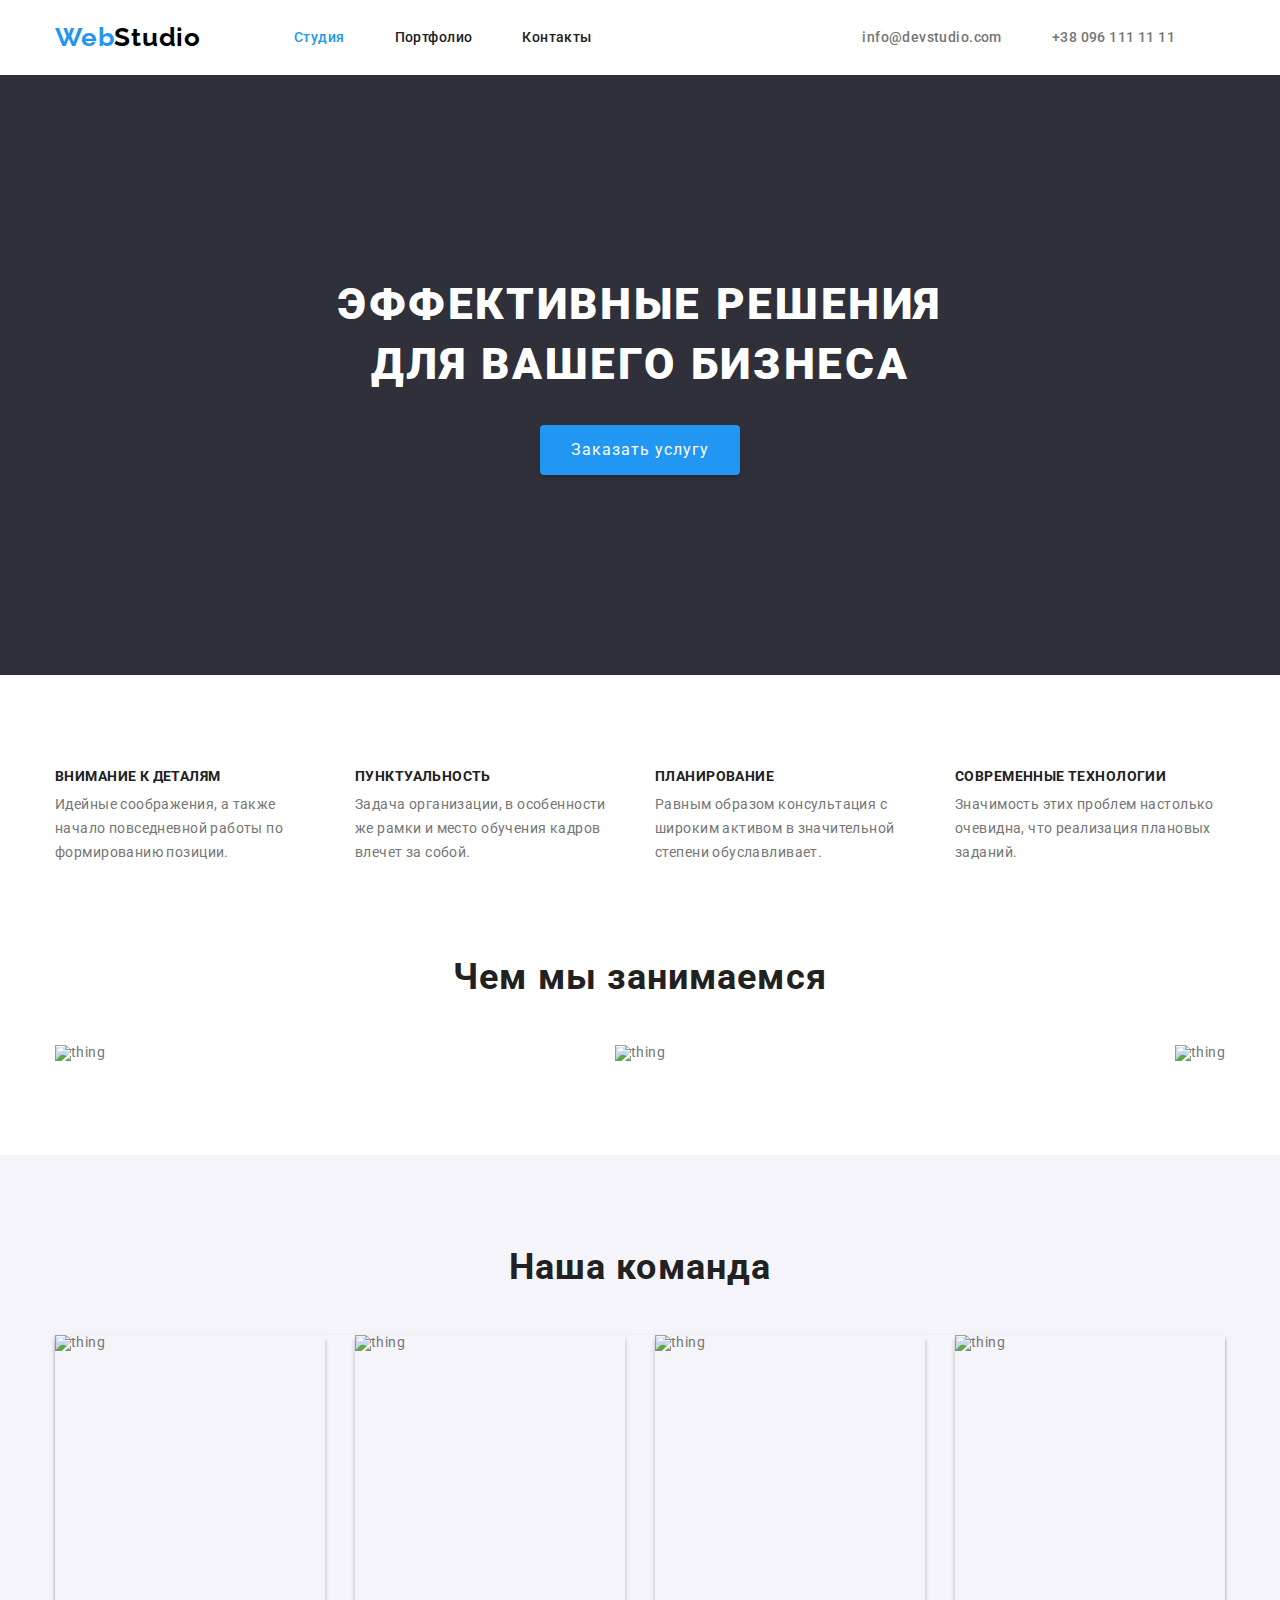
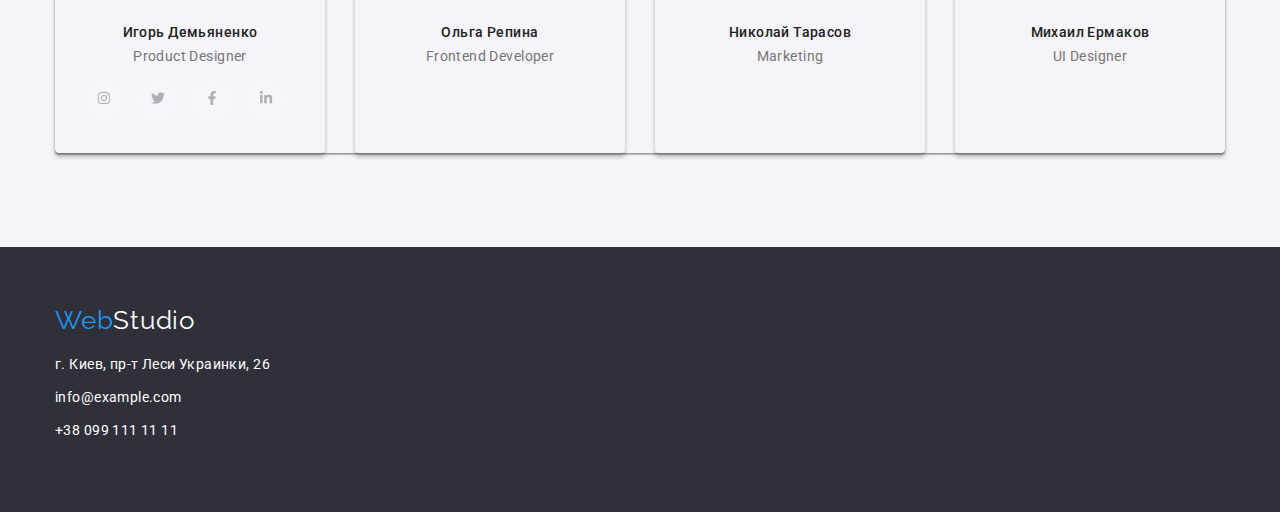
==== index.html @ 669fc9c3 "Good" ====
<!DOCTYPE html>
<html lang="en">
<head>
    <meta charset="UTF-8">
    <meta http-equiv="X-UA-Compatible" content="IE=edge">
    <meta name="viewport" content="width=device-width, initial-scale=1.0">
    <title>Document</title>
    <link rel="preconnect" href="https://fonts.googleapis.com">
    <link rel="preconnect" href="https://fonts.gstatic.com" crossorigin>
    <link href="https://fonts.googleapis.com/css2?family=Raleway:ital,wght@0,100;0,200;0,300;0,400;0,500;0,600;0,700;0,800;0,900;1,100;1,200;1,300;1,400;1,500;1,600;1,700;1,800;1,900&display=swap" rel="stylesheet">
    <link href="https://fonts.googleapis.com/css2?family=Roboto:ital,wght@0,100;0,300;0,400;0,500;0,700;0,900;1,100;1,300;1,400;1,500;1,700;1,900&display=swap" rel="stylesheet">
    <link rel="stylesheet" href="./CSS/styles.css">
</head>
<body class="page">
    <header class="header__content">
        <nav>
            <a class="header__logo" href="#"><strong><span class="span">Web</span>Studio</strong></a>
            <ul class="header-menu">
                <li><a class="link_active" href="./index.html">Студия</a></li>
                <li><a href="./portfolio.html">Портфолио</a></li>
                <li><a href="#">Контакты</a></li>
            </ul>
        </nav>
            <ul class="header__contacts">
                <li>
                <a class="header__email-contact" href="#">info@devstudio.com</a></li>
                <li><a class="header__phone" href="tel:380961111111">+38 096 111 11 11</a></li>
            </ul>
        
    </header>
    
    <main>
        <section class="main">
            <div class="main__text">
                <h1>Эффективные решения для вашего бизнеса</h1>
                <button class="button" type="button">Заказать услугу </a> 
            </div>
        </section>
        <section class="spacials">
            <ul>
                <li class="spacial">
                    <h3 class="spacial-heading">Внимание к деталям</h3>
                   <p class="spacial-text"> Идейные соображения, а также начало повседневной работы по формированию позиции.</p></li>
                <li class="spacial">
                    <h3 class="spacial-heading">Пунктуальность</h3>
                   <p class="spacial-text"> Задача организации, в особенности же рамки и место обучения кадров влечет за собой.</p></li>
                <li class="spacial">
                    <h3 class="spacial-heading">Планирование</h3>
                   <p class="spacial-text"> Равным образом консультация с широким активом в значительной степени обуславливает.</p></li>
                <li class="spacial">
                    <h3 class="spacial-heading">Современные технологии</h3>
                   <p class="spacial-text"> Значимость этих проблем настолько очевидна, что реализация плановых заданий.</p></li>
            </ul>
        </section>
        <section class="main__thing">    
            <h2 class="main-header">Чем мы занимаемся</h2>
            <ul class="photo">
                <li class="photo-item">
                    <img class="thing" src="./images/image (2).jpg" alt="thing">
                <h3 class="thing-caption">Десктопные приложения</h3></li>
                <li class="photo-item">
                    <img class="thing" src="./images/image (3).jpg" alt="thing">
                <h3 class="thing-caption">Мобильніе приложения</h3></li>
                <li class="photo-item">
                    <img class="thing" src="./images/image (4).jpg" alt="thing">
                <h3 class="thing-caption">Дизайнерские решения</h3></li>
            </ul>

        </section>
        <section class="main__team">    
            <h2 class="main-header">Наша команда</h2>
                <ul class="photo__team">
                    <li class="team-item">
                        <img class="team" src="./images/image (5).jpg" alt="thing">
                        <h3 class="team-item-header">Игорь Демьяненко</h3>
                        <p class="taam-item-text">Product Designer</p>
                        <ul class="team-social-list">
                            <li class="team-social-item">
                                <a class="team-social-link" href="/">
                                    <svg class="svg-inline--fa fa-instagram team-social-icon" aria-hidden="true" focusable="false" data-prefix="fab" data-icon="instagram" role="img" xmlns="http://www.w3.org/2000/svg" viewBox="0 0 448 512" data-fa-i2svg=""><path fill="currentColor" d="M224.1 141c-63.6 0-114.9 51.3-114.9 114.9s51.3 114.9 114.9 114.9S339 319.5 339 255.9 287.7 141 224.1 141zm0 189.6c-41.1 0-74.7-33.5-74.7-74.7s33.5-74.7 74.7-74.7 74.7 33.5 74.7 74.7-33.6 74.7-74.7 74.7zm146.4-194.3c0 14.9-12 26.8-26.8 26.8-14.9 0-26.8-12-26.8-26.8s12-26.8 26.8-26.8 26.8 12 26.8 26.8zm76.1 27.2c-1.7-35.9-9.9-67.7-36.2-93.9-26.2-26.2-58-34.4-93.9-36.2-37-2.1-147.9-2.1-184.9 0-35.8 1.7-67.6 9.9-93.9 36.1s-34.4 58-36.2 93.9c-2.1 37-2.1 147.9 0 184.9 1.7 35.9 9.9 67.7 36.2 93.9s58 34.4 93.9 36.2c37 2.1 147.9 2.1 184.9 0 35.9-1.7 67.7-9.9 93.9-36.2 26.2-26.2 34.4-58 36.2-93.9 2.1-37 2.1-147.8 0-184.8zM398.8 388c-7.8 19.6-22.9 34.7-42.6 42.6-29.5 11.7-99.5 9-132.1 9s-102.7 2.6-132.1-9c-19.6-7.8-34.7-22.9-42.6-42.6-11.7-29.5-9-99.5-9-132.1s-2.6-102.7 9-132.1c7.8-19.6 22.9-34.7 42.6-42.6 29.5-11.7 99.5-9 132.1-9s102.7-2.6 132.1 9c19.6 7.8 34.7 22.9 42.6 42.6 11.7 29.5 9 99.5 9 132.1s2.7 102.7-9 132.1z"></path></svg><!-- <i class="fa-brands fa-instagram team-social-icon"></i> Font Awesome fontawesome.com -->
                                </a>
                            </li>
                            <li class="team-social-item">
                                <a class="team-social-link" href="/">
                                    <svg class="svg-inline--fa fa-twitter team-social-icon" aria-hidden="true" focusable="false" data-prefix="fab" data-icon="twitter" role="img" xmlns="http://www.w3.org/2000/svg" viewBox="0 0 512 512" data-fa-i2svg=""><path fill="currentColor" d="M459.4 151.7c.325 4.548 .325 9.097 .325 13.65 0 138.7-105.6 298.6-298.6 298.6-59.45 0-114.7-17.22-161.1-47.11 8.447 .974 16.57 1.299 25.34 1.299 49.06 0 94.21-16.57 130.3-44.83-46.13-.975-84.79-31.19-98.11-72.77 6.498 .974 12.99 1.624 19.82 1.624 9.421 0 18.84-1.3 27.61-3.573-48.08-9.747-84.14-51.98-84.14-102.1v-1.299c13.97 7.797 30.21 12.67 47.43 13.32-28.26-18.84-46.78-51.01-46.78-87.39 0-19.49 5.197-37.36 14.29-52.95 51.65 63.67 129.3 105.3 216.4 109.8-1.624-7.797-2.599-15.92-2.599-24.04 0-57.83 46.78-104.9 104.9-104.9 30.21 0 57.5 12.67 76.67 33.14 23.72-4.548 46.46-13.32 66.6-25.34-7.798 24.37-24.37 44.83-46.13 57.83 21.12-2.273 41.58-8.122 60.43-16.24-14.29 20.79-32.16 39.31-52.63 54.25z"></path></svg><!-- <i class="fa-brands fa-twitter team-social-icon"></i> Font Awesome fontawesome.com -->
                                  </a>
                            </li>
                            <li class="team-social-item">
                                <a class="team-social-link" href="/">
                                    <svg class="svg-inline--fa fa-facebook-f team-social-icon" aria-hidden="true" focusable="false" data-prefix="fab" data-icon="facebook-f" role="img" xmlns="http://www.w3.org/2000/svg" viewBox="0 0 320 512" data-fa-i2svg=""><path fill="currentColor" d="M279.1 288l14.22-92.66h-88.91v-60.13c0-25.35 12.42-50.06 52.24-50.06h40.42V6.26S260.4 0 225.4 0c-73.22 0-121.1 44.38-121.1 124.7v70.62H22.89V288h81.39v224h100.2V288z"></path></svg><!-- <i class="fa-brands fa-facebook-f team-social-icon"></i> Font Awesome fontawesome.com -->
                                  </a>
                            </li>
                            <li class="team-social-item">
                                <a class="team-social-link" href="/">
                                    <svg class="svg-inline--fa fa-linkedin-in team-social-icon" aria-hidden="true" focusable="false" data-prefix="fab" data-icon="linkedin-in" role="img" xmlns="http://www.w3.org/2000/svg" viewBox="0 0 448 512" data-fa-i2svg=""><path fill="currentColor" d="M100.3 448H7.4V148.9h92.88zM53.79 108.1C24.09 108.1 0 83.5 0 53.8a53.79 53.79 0 0 1 107.6 0c0 29.7-24.1 54.3-53.79 54.3zM447.9 448h-92.68V302.4c0-34.7-.7-79.2-48.29-79.2-48.29 0-55.69 37.7-55.69 76.7V448h-92.78V148.9h89.08v40.8h1.3c12.4-23.5 42.69-48.3 87.88-48.3 94 0 111.3 61.9 111.3 142.3V448z"></path></svg><!-- <i class="fa-brands fa-linkedin-in team-social-icon"></i> Font Awesome fontawesome.com -->
                                  </a>
                            </li>
                        </ul>
                    </li>
                    
                    <li class="team-item">
                        <img class="team" src="./images/image (6).jpg" alt="thing">
                        <h3 class="team-item-header">Ольга Репина</h3>
                        <p class="taam-item-text">Frontend Developer</p>
                    </li>
                     <li class="team-item">
                        <img class="team" src="./images/image (8).jpg" alt="thing">
                        <h3  class="team-item-header">Николай Тарасов</h3>
                        <p class="taam-item-text">Marketing</p>
                    </li>
                    <li class="team-item">
                        <img class="team" src="./images/image (7).jpg" alt="thing">
                        <h3  class="team-item-header">Михаил Ермаков</h3>
                        <p class="taam-item-text">UI Designer</p>
                    </li>
                </ul>
        </section>
    <footer class="bottom" id="contacts">
        <div class="bottom-container">
            <div class="bottom-nav">
                    <a class="logo" href="#"><span>Web</span>Studio</a>
                    
            
                <ul class="adress">
                    <li class="adress-item">
                    <a class="adress-link">г. Киев, пр-т Леси Украинки, 26</a></li>
                    <li class="adress-item">
                        <a class="adress-link">info@example.com</a></li>
                    <li class="adress-item">
                        <a class="adress-link">+38 099 111 11 11</a></li>
                </ul>
            </div>
     </div>
    </footer>
    </main>
</body>
</html>
---- CSS/styles.css ----
*, ::before, ::after {
    box-sizing: border-box;
}




.page{
    line-height: 1;
    letter-spacing: 0.03em;
    font-size: 14px;
    font-weight: 400;
    color: var(--main-color);
    font-family: var(--main-font-family);
    background-color: var(--main-bg-color);

}


html, body, div, span, applet, object, iframe, h1, h2, h3, h4, h5, h6, p, blockquote, pre, a, abbr, acronym, address, big, cite, code, del, dfn, em, img, ins, kbd, q, s, samp, small, strike, strong, sub, sup, tt, var, b, u, i, center, dl, dt, dd, ol, ul, li, fieldset, form, label, legend, table, caption, tbody, tfoot, thead, tr, th, td, article, aside, canvas, details, embed, figure, figcaption, footer, header, hgroup, menu, nav, output, ruby, section, summary, time, mark, audio, video {
    margin: 0;
    padding: 0;
    border: 0;
    font-size: 100%;
    font: inherit;
    vertical-align: baseline;
}

article, aside, details, figcaption, figure, footer, header, hgroup, menu, nav, section {
    display: block;
}

.header__content{
    max-width: 1170px;
    margin: 0 auto;
    padding-top: 24px;
    padding-bottom: 25px;
     display: flex;
     align-items: center;
    justify-content: space-between;
    border: 1px;
    border-color:#ECECEC;
}

nav{
    display: flex;
    align-items: center;
}

.header__logo{
    font-size: 26px;
    font-family: var(--secondary-font-family);
    font-weight: 700;
    color: #000;
    letter-spacing: 00.03em;
    text-decoration: none;
}

span{
    color: #2196F3;
}

.header-menu{
list-style: none;
display: flex;
margin-left: 93px;
font-weight: 500;
font-size: 14px;
}


.header-menu li{
    margin-right: 50px;
}
.header-menu a {
    color: var(--header-color);
    text-decoration: none;
}

ol, ul {
    list-style: none;
}

li > .link_active{
    color: var(--accent-color);
}



.header__contacts {
    list-style: none;
    display: flex;
    font-weight: 500;
    font-size: 14px;

}

.header__contacts li{
    margin-right: 50px;

}


.header__menu a:hover {
    color: #2196F3;
}

.header__email-contact {
    text-decoration: none;
    color: var(--main-color);
}

.header__phone {
    text-decoration: none;
    color: var(--main-color);
}



.banner{
    width: 1600px;
    height: 600px;
    left: 0px;
}

.main {
    background-color: var(--dark-bg-color);
    height: 600px;
    background-size: cover;
    flex-direction: column;
    justify-content: center;
    align-items: center;
    display: flex;
    background-image: url(../images/image\ \(20\).jpg);
}


.container .header__contacts{
    margin-left:auto;
   
}


.main__text {
    font-family: 'Roboto', sans-serif;
    text-align: center;
    text-transform: uppercase;
   
}

.main__text h1{
    margin-bottom: 30px;
    color: #FFFFFF;
    font-size: 44px;
    font-weight: 900;
    line-height: 1.36;
    width: 696px;
    text-align: center;
    letter-spacing: 0.06em;

}

.main__text button{
    color: #fff;
    font-weight: 700px;
    font-family: inherit;
    font-size: 16px;
    line-height: 1.87px;
    letter-spacing: 0.06em;
    background-color: #2196F3;
    border-radius: 4px;
    margin: 0px;
    text-transform: none;
    box-shadow: 0px 4px 4px rgba(0, 0, 0, 0.15);
    cursor: pointer;
    transition: all 0.3s ease;
    border: 0;
    height: 50px;
    width: 200px;
}

[type=button], [type=reset], [type=submit], button {
    -webkit-appearance: button;
}

.spacials {
    max-width: 1170px;
    margin: 0 auto;
    padding-top: 94px;
} 


.feature-box{
    display: flex;
    align-items: center;
}
.spacials ul{
    display: flex;
    justify-content: space-between;
}
    
.spacial {
    width: 270px;
    font-size: 14px;
    margin-bottom: 94px;
}
li > .spacial-heading {
    text-transform: uppercase;
    font-weight: 700;
    color: var(--header-color);
    margin-bottom: 10px;
    letter-spacing: 0.03em;
}

.spacial-text{
   
        line-height: 1.71;
        letter-spacing: 0.03em;
}
   

.main__thing{
    width: 1170px;
    margin: 0 auto;
    display: flex;
    flex-direction: column;
    align-items: center;
    margin-bottom: 94px;
}
   
.main-header{
    font-size: 36px;
    font-weight: 700;
    color: var(--header-color);
    letter-spacing: 0.03em;
    margin-bottom: 50px;
}

.thing{
    width: 370px;
    height: 294px;
  
}

.main__team {
background-color: var(--medium-bg-color);
padding-top: 94px;
display: flex;
flex-direction: column;
align-items: center;
padding-bottom: 94px;
}

.photo, 
.photo__team {
    width: 100%;
    display: flex;
    justify-content: space-between;
}


.photo-item{
    transition: all 0.3s ease;
    position: relative;
}

.thing-caption{
    position: absolute;
    bottom: 0;
    height: 70px;
    width: 370px;
    text-transform: uppercase;
    background: rgba(47, 48, 58, 0.8);
    color: var(--main-bg-color);
    text-align: center;
    line-height: 70px;
    transition: all 0.3s ease;
    font-weight: 700;
    opacity: 0;
}

.team {
    width: 270px;
    height: 260px;
    border-radius: 0px;
}

.photo__team{
   width: 1170px;

    box-shadow: 0px 1px 3px rgba(0, 0, 0, 0.12), 
                0px 1px 1px rgba(0, 0, 0, 0.14), 
                0px 2px 1px rgba(0, 0, 0, 0.2);

    border-radius: 0px 0px 4px 4px;
}

.team-item {
    display: flex;
    flex-direction: column;
    align-items: center;
    padding-bottom: 30px;
    border-bottom-left-radius: 4px;
    border-bottom-right-radius: 4px;
    transition: all 0.3 ease;
    box-shadow: 0px 4px 4px rgb(0 0 0 / 25%);
}

.team-item-header{
    margin-top: 30px;
    font-weight: 500;
    font-style: 16px;
    letter-spacing: 0.03em;
    color: var(--header-color);
    margin-bottom: 10px;
    text-align: center;

}

.team-item-text {
    font-style: 16px;
    letter-spacing: 00.03em;
    line-height: inherit;
    text-align: center;

}

.team-social-list {
    display: flex;
    margin-top: 16px;
    justify-content: space-around;
}

.team-social-item {
    width: 44px;
    height: 44px;
    background-color: rgba(255, 255, 255, 0.1);
    text-align: center;
    margin-right: 10px;
    border-radius: 50%;
    transition: all 0.3s ease;

}

.team-social-link {
    color: var(--team-social-color);
}

svg:not(:host).svg-inline--fa, svg:not(:root).svg-inline--fa {
    overflow: visible;
    box-sizing: content-box;
}

.team-social-icon, .bottom-social-icon {
    width: 20px;
    height: 20px;
    margin-top: 12px;
}

.svg-inline--fa {
    display: var(--fa-display,inline-block);
    height: 1em;
    overflow: visible;
    vertical-align: -.125em;
}

.bottom{
    background-color: var(--dark-bg-color);
    padding-top: 60px;
}
.bottom-container {
    width: 1170px;
    margin: 0 auto;
    display: flex;
    align-items: flex-start;
}


.logo, .bottom {
    margin-bottom: 20px;
    display: block;
    color: var(--main-bg-color);
}

.logo {
    font-family: var(--secondary-font-family);
    font-size: 26px;
    letter-spacing: 0.03em;
    text-decoration: none;

}

.logo > span {
    color: var(--accent-color);
}
.adress {
    padding-bottom: 60px;
}

.adress-item {
    margin-bottom: 9px;
}

.adress-item, .adress-link {
    color: var(--main-bg-color);
    font-style: 14px;
    line-height: 1.71;
    font-weight: 400;
}


.adress-link {
    text-decoration: none;
}


:root {
    --main-color: #757575;
    --header-color: #212121;
    --accent-color: #2196f3;
    --main-bg-color: #fff;
    --bg-modal-color: rgba(0, 0, 0, 0.3);
    --medium-bg-color: #f5f4fa;
    --dark-bg-color: #2f303a;
    --team-social-color: #afb1b8;
    --main-font-family: "Roboto", sans-serif;
    --secondary-font-family: "Raleway", sans-serif;
}
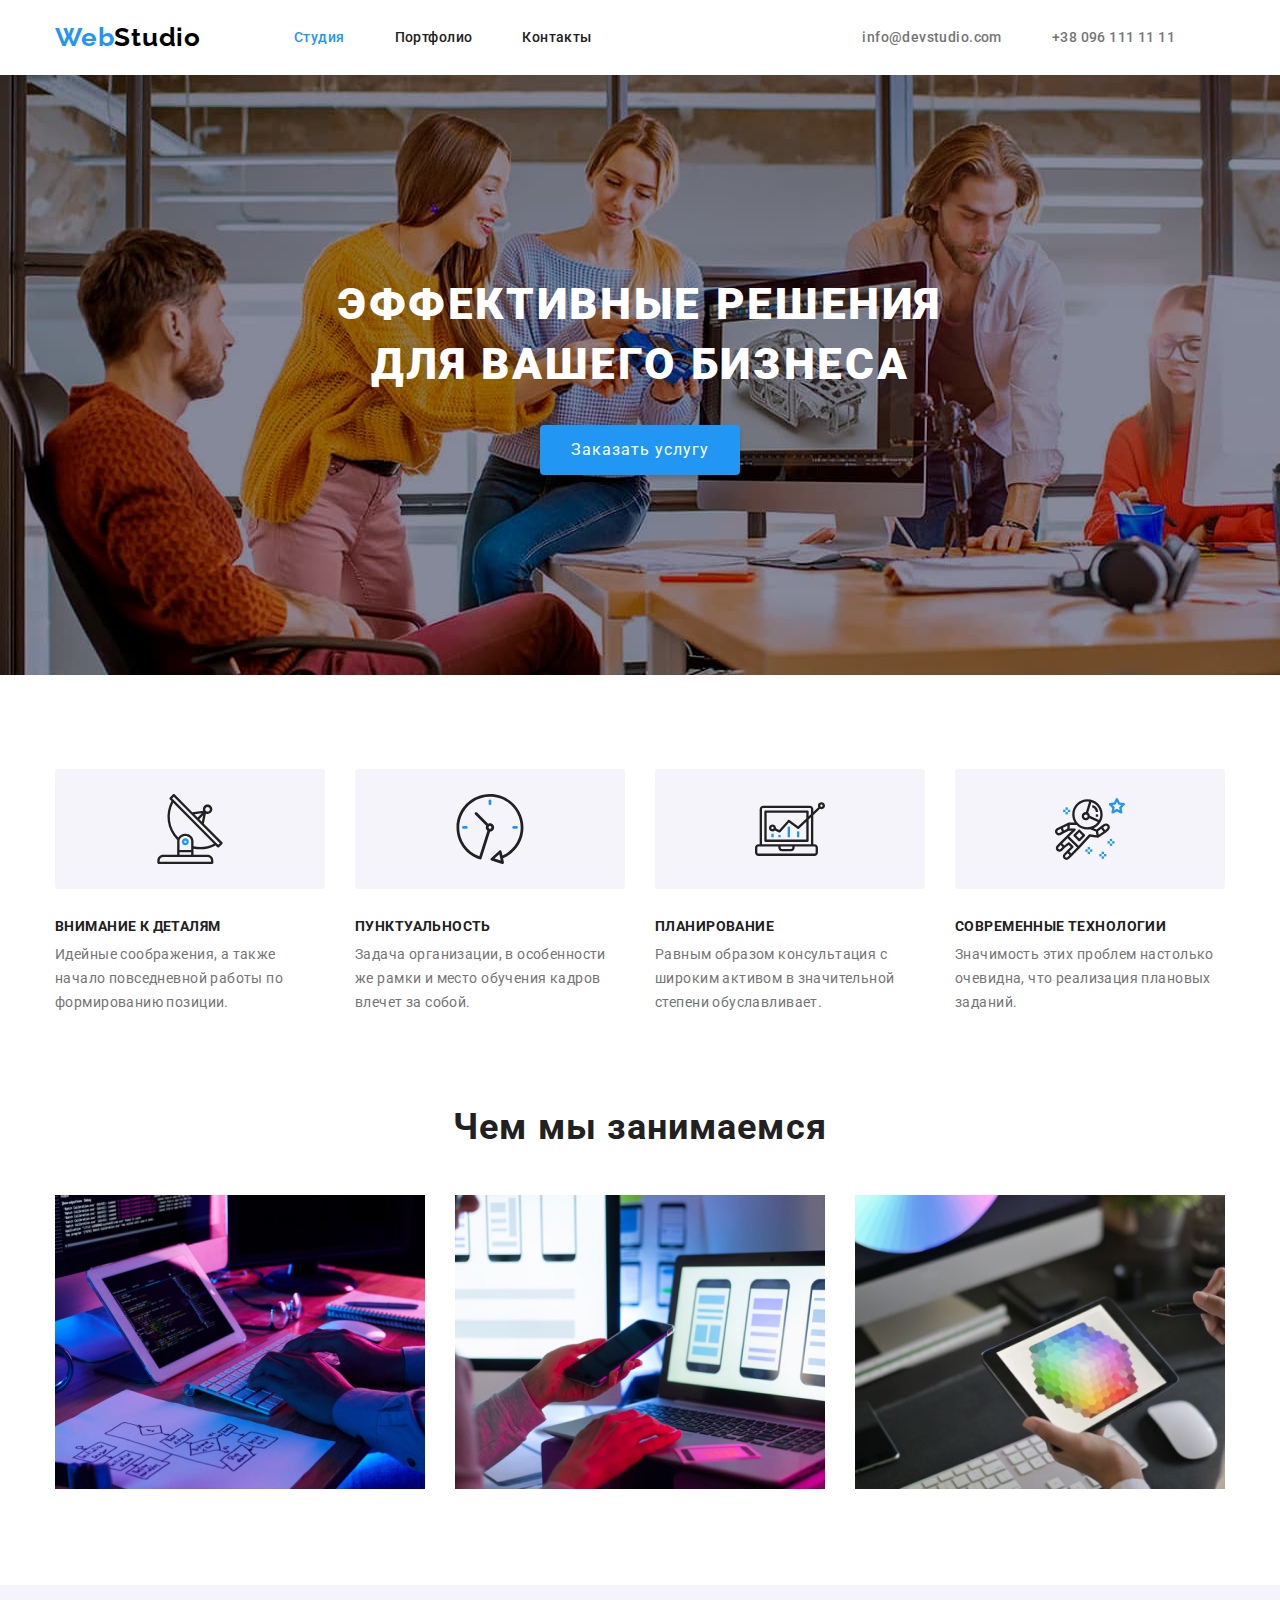
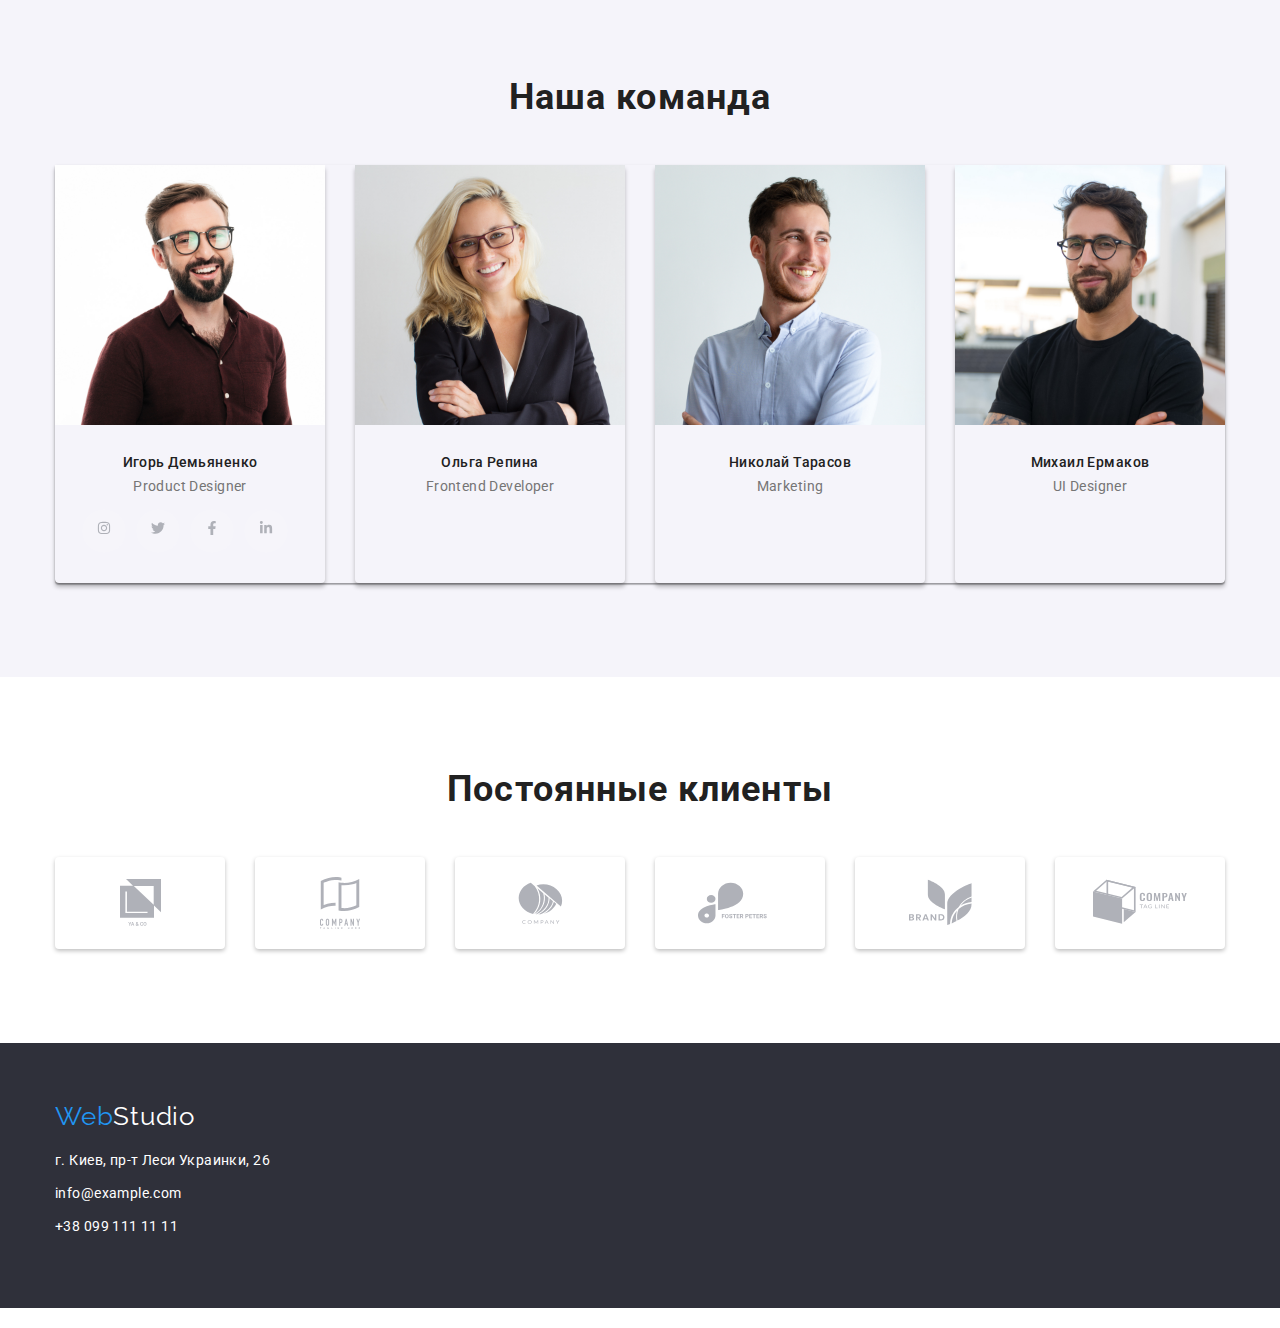
==== commit 278b5428: "thx" ====
--- a/index.html
+++ b/index.html
@@ -39,15 +39,27 @@
         <section class="spacials">
             <ul>
                 <li class="spacial">
+                    <div class="spacial-img">
+                        <img src="./images/Домашнее задание 3/antenna.svg" alt="" class="spacial-img-item">
+                    </div>
                     <h3 class="spacial-heading">Внимание к деталям</h3>
                    <p class="spacial-text"> Идейные соображения, а также начало повседневной работы по формированию позиции.</p></li>
                 <li class="spacial">
+                    <div class="spacial-img">
+                        <img src="./images/Домашнее задание 3/clock.svg" alt="" class="spacial-img-item">
+                    </div>
                     <h3 class="spacial-heading">Пунктуальность</h3>
                    <p class="spacial-text"> Задача организации, в особенности же рамки и место обучения кадров влечет за собой.</p></li>
                 <li class="spacial">
+                    <div class="spacial-img">
+                        <img src="./images/Домашнее задание 3/diagram.svg" alt="" class="spacial-img-item">
+                    </div>
                     <h3 class="spacial-heading">Планирование</h3>
                    <p class="spacial-text"> Равным образом консультация с широким активом в значительной степени обуславливает.</p></li>
                 <li class="spacial">
+                    <div class="spacial-img">
+                        <img src="./images/Домашнее задание 3/astronaut 1.svg" alt="" class="spacial-img-item">
+                    </div>
                     <h3 class="spacial-heading">Современные технологии</h3>
                    <p class="spacial-text"> Значимость этих проблем настолько очевидна, что реализация плановых заданий.</p></li>
             </ul>
@@ -114,6 +126,102 @@
                         <p class="taam-item-text">UI Designer</p>
                     </li>
                 </ul>
+        </section>
+        <section class="clients">
+            <h2 class="friends-clients">
+                Постоянные клиенты
+            </h2>
+            <ul class="clients-list">
+                <li class="clients-item">
+                    <svg class="client-icon" width="41" height="47" viewBox="0 0 41 47" fill="none" xmlns="http://www.w3.org/2000/svg">
+                        <path fill-rule="evenodd" clip-rule="evenodd" d="M6 0L13.0078 6.63413L0 6.62646V38.8137H34V26.507L41 33.1338V0H6ZM33.6924 25.7283L13.8226 6.91796H33.6924V25.7283ZM27.5231 34.1055H5.38008V12.4579H6.9453V32.6397H27.5231V34.1055ZM10.6089 43.0991L9.79102 44.7837L8.97314 43.0991H8.28711L9.48096 45.3452V46.6538H10.1011V45.3452L11.2925 43.0991H10.6089ZM11.6367 46.6538L11.9248 45.8262H13.3018L13.5923 46.6538H14.2368L12.8916 43.0991H12.3374L10.9946 46.6538H11.6367ZM12.6133 43.8535L13.1284 45.3281H12.0981L12.6133 43.8535ZM15.8701 45.2427C15.7806 45.3794 15.7358 45.5299 15.7358 45.6943C15.7358 45.9938 15.8408 46.2371 16.0508 46.4243C16.2624 46.6099 16.5439 46.7026 16.8955 46.7026C17.2471 46.7026 17.5498 46.6074 17.8037 46.417L18.0039 46.6538H18.6924L18.1699 46.0361C18.375 45.7562 18.4775 45.3973 18.4775 44.9595H17.9624C17.9624 45.1987 17.9128 45.416 17.8135 45.6113L17.1274 44.8008L17.3691 44.625C17.54 44.5013 17.6629 44.3776 17.7378 44.2539C17.8127 44.1286 17.8501 43.9919 17.8501 43.8438C17.8501 43.6191 17.7671 43.4312 17.6011 43.2798C17.4367 43.1268 17.2251 43.0503 16.9663 43.0503C16.6798 43.0503 16.452 43.1317 16.2827 43.2944C16.1134 43.4556 16.0288 43.6753 16.0288 43.9536C16.0288 44.0675 16.0557 44.1855 16.1094 44.3076C16.1647 44.4297 16.2616 44.5778 16.3999 44.752C16.1362 44.9408 15.9596 45.1043 15.8701 45.2427ZM17.4741 46.0288C17.3 46.1623 17.1128 46.229 16.9126 46.229C16.7352 46.229 16.5936 46.1777 16.4878 46.0752C16.382 45.9727 16.3291 45.8392 16.3291 45.6748C16.3291 45.4844 16.4268 45.3151 16.6221 45.167L16.6978 45.1133L17.4741 46.0288ZM16.8369 44.4541C16.6693 44.2474 16.5854 44.0757 16.5854 43.939C16.5854 43.8201 16.6196 43.7217 16.688 43.6436C16.7563 43.5654 16.8483 43.5264 16.9639 43.5264C17.0713 43.5264 17.16 43.5597 17.23 43.6265C17.3 43.6916 17.335 43.7705 17.335 43.8633C17.335 44.0033 17.2845 44.118 17.1836 44.2075L17.1079 44.2686L16.8369 44.4541ZM22.623 46.3853C22.8672 46.172 23.0072 45.8758 23.043 45.4966H22.4277C22.3952 45.7505 22.3179 45.932 22.1958 46.041C22.0737 46.1501 21.8914 46.2046 21.6489 46.2046C21.3836 46.2046 21.1818 46.1037 21.0435 45.9019C20.9067 45.7 20.8384 45.4071 20.8384 45.0229V44.708C20.8416 44.3288 20.9149 44.0415 21.0581 43.8462C21.203 43.6493 21.4097 43.5508 21.6782 43.5508C21.9093 43.5508 22.0843 43.6077 22.2031 43.7217C22.3236 43.834 22.3984 44.0179 22.4277 44.2734H23.043C23.0039 43.8844 22.8647 43.5833 22.6255 43.3701C22.3862 43.1569 22.0705 43.0503 21.6782 43.0503C21.3869 43.0503 21.1297 43.1195 20.9067 43.2578C20.6854 43.3962 20.5153 43.5931 20.3965 43.8486C20.2777 44.1042 20.2183 44.3996 20.2183 44.7349V45.0669C20.2231 45.394 20.2842 45.6813 20.4014 45.9287C20.5186 46.1761 20.6846 46.3674 20.8994 46.5024C21.1159 46.6359 21.3657 46.7026 21.6489 46.7026C22.0542 46.7026 22.3789 46.5968 22.623 46.3853ZM26.2534 45.8872C26.3739 45.6235 26.4341 45.3175 26.4341 44.9692V44.7715C26.4325 44.4248 26.3706 44.1213 26.2485 43.8608C26.1265 43.5988 25.9531 43.3986 25.7285 43.2603C25.5055 43.1203 25.2492 43.0503 24.9595 43.0503C24.6698 43.0503 24.4126 43.1211 24.188 43.2627C23.965 43.4027 23.7917 43.6053 23.668 43.8706C23.5459 44.1359 23.4849 44.4419 23.4849 44.7886V44.9888C23.4865 45.3289 23.5483 45.6292 23.6704 45.8896C23.7941 46.1501 23.9683 46.3511 24.1929 46.4927C24.4191 46.6326 24.6763 46.7026 24.9644 46.7026C25.2557 46.7026 25.5129 46.6326 25.7358 46.4927C25.9604 46.3511 26.133 46.1493 26.2534 45.8872ZM25.5918 43.8779C25.7415 44.0879 25.8164 44.3898 25.8164 44.7837V44.9692C25.8164 45.3696 25.7423 45.674 25.5942 45.8823C25.4478 46.0907 25.2378 46.1948 24.9644 46.1948C24.6942 46.1948 24.4826 46.0882 24.3296 45.875C24.1782 45.6618 24.1025 45.3599 24.1025 44.9692V44.7642C24.1058 44.3817 24.1823 44.0863 24.332 43.8779C24.4834 43.668 24.6925 43.563 24.9595 43.563C25.2329 43.563 25.4437 43.668 25.5918 43.8779Z" fill="#AFB1B8"></path>
+                      </svg>
+                </li>
+                <li class="clients-item">
+                    <svg class="client-icon" width="40" height="52" viewBox="0 0 40 52" fill="none" xmlns="http://www.w3.org/2000/svg">
+                        <path fill-rule="evenodd" clip-rule="evenodd" d="M17.1136 2.93452H16.977C16.7671 2.92181 16.5571 2.91672 16.3471 2.91163H16.3471H16.3269H15.8918C15.4946 2.91163 15.0898 2.92181 14.6876 2.94215C14.6573 2.93994 14.6269 2.93994 14.5966 2.94215C10.9522 3.14863 7.38171 4.05951 4.08049 5.62492L3.6479 5.83344V27.9746L4.65979 27.6313C5.54773 27.3261 6.49384 27.0515 7.47285 26.7972C10.1193 26.1178 12.8367 25.7567 15.568 25.7216V28.6306C15.2062 28.6332 14.8546 28.6434 14.503 28.6612H14.4195C12.3175 28.7765 10.2317 29.0967 8.19129 29.6173C5.60716 30.2643 3.11433 31.2357 0.771606 32.5086V4.11189C3.20469 2.69275 5.82533 1.62687 8.55557 0.945963C10.9527 0.327052 13.4169 0.00930695 15.8918 0H16.3193C16.8303 0.0127146 17.3287 0.0356008 17.7967 0.0712015C19.0297 0.157776 20.2528 0.352628 21.4521 0.653528V3.51685C20.2874 3.24551 19.1032 3.06695 17.9105 2.98284C17.8863 2.98079 17.8621 2.97872 17.8379 2.97666C17.5911 2.95561 17.344 2.93452 17.1136 2.93452ZM22.1528 5.86138C22.7877 5.9097 23.4455 5.93259 24.1108 5.93259C26.7125 5.92307 29.3031 5.59083 31.8239 4.94339C34.4068 4.29396 36.8986 3.32178 39.2411 2.04956V29.9402C36.8067 31.3585 34.1853 32.4243 31.4546 33.1061C29.0571 33.7227 26.5931 34.0395 24.1184 34.0496C22.2433 34.0647 20.3737 33.8443 18.553 33.3935V5.32229C18.983 5.42146 19.4257 5.51301 19.876 5.58929C20.6147 5.7139 21.3939 5.80544 22.1528 5.86138ZM36.3471 6.07753L35.3352 6.41828C34.4042 6.73106 33.4657 7.01078 32.5221 7.25998C29.7749 7.96596 26.9514 8.3281 24.1158 8.33818C23.4556 8.33818 22.8485 8.32038 22.2616 8.28224L21.4546 8.22883V28.3178V31.0057L22.1477 31.0667C22.7903 31.1227 23.4531 31.1506 24.1209 31.1506C26.3544 31.1412 28.5781 30.8533 30.7412 30.2937C32.5223 29.8469 34.2552 29.2243 35.9145 28.4348L36.3471 28.2263V6.07753Z" fill="#AFB1B8"></path>
+                        <path d="M2.73713 42.2124C2.59166 42.0615 2.41629 41.943 2.22236 41.8646C2.02844 41.7862 1.82029 41.7496 1.61141 41.7572C1.38879 41.7542 1.16781 41.7957 0.961267 41.8793C0.771901 41.9547 0.599767 42.068 0.455322 42.2124C0.312451 42.3572 0.201292 42.5304 0.128988 42.721C0.0496792 42.9207 0.0101425 43.1341 0.0126205 43.3491V47.1431C0.00357283 47.4104 0.0545882 47.6764 0.161874 47.9212C0.251433 48.1156 0.380725 48.2889 0.541333 48.4298C0.692953 48.5575 0.870978 48.6495 1.06246 48.6994C1.24694 48.7512 1.43755 48.7777 1.62911 48.7782C1.84041 48.7803 2.04953 48.7351 2.24131 48.646C2.43095 48.563 2.60277 48.4438 2.74725 48.295C2.88814 48.1476 3.00052 47.9752 3.07865 47.7864C3.15973 47.5951 3.20105 47.3892 3.20007 47.1812V46.7566H2.20842V47.0948C2.21137 47.2103 2.1916 47.3252 2.15024 47.433C2.11794 47.5137 2.06877 47.5866 2.00604 47.6466C1.94461 47.6962 1.87416 47.7334 1.79861 47.7559C1.73164 47.7782 1.6617 47.7902 1.59117 47.7915C1.50263 47.8018 1.41296 47.7885 1.33122 47.7527C1.24948 47.717 1.17858 47.6602 1.1257 47.5881C1.03222 47.4356 0.986395 47.2585 0.994154 47.0795V43.5423C0.988002 43.3462 1.02969 43.1515 1.11558 42.9753C1.16706 42.8952 1.2399 42.8313 1.32578 42.7908C1.41166 42.7503 1.50713 42.7349 1.60129 42.7464C1.68676 42.7434 1.7717 42.7612 1.84881 42.7984C1.92591 42.8356 1.99289 42.8911 2.04399 42.96C2.15496 43.1057 2.21298 43.2852 2.20842 43.4686V43.7966H3.18995V43.4101C3.19195 43.1831 3.15073 42.9578 3.06853 42.7464C2.99527 42.5476 2.88251 42.3659 2.73713 42.2124V42.2124Z" fill="#AFB1B8"></path>
+                        <path d="M8.62892 42.1691C8.31271 41.9021 7.91362 41.7546 7.50066 41.7521C7.29868 41.7529 7.09838 41.7891 6.9087 41.8589C6.71613 41.9279 6.53841 42.0332 6.38505 42.1691C6.22076 42.3168 6.08968 42.498 6.00053 42.7006C5.90063 42.9323 5.85146 43.183 5.85634 43.4355V47.0744C5.8495 47.3304 5.89873 47.5847 6.00053 47.8195C6.09028 48.0151 6.22152 48.1887 6.38505 48.328C6.53665 48.4688 6.71468 48.5777 6.9087 48.6485C7.09838 48.7183 7.29868 48.7544 7.50066 48.7553C7.70269 48.7549 7.90307 48.7187 8.09262 48.6485C8.28995 48.5767 8.47195 48.468 8.62892 48.328C8.7871 48.1861 8.91454 48.013 9.00332 47.8195C9.10512 47.5847 9.15435 47.3304 9.14751 47.0744V43.4355C9.15239 43.183 9.10322 42.9323 9.00332 42.7006C8.91505 42.5001 8.78775 42.3194 8.62892 42.1691V42.1691ZM8.16598 47.0744C8.17434 47.1714 8.16095 47.269 8.1268 47.3601C8.09265 47.4512 8.03861 47.5334 7.96866 47.6008C7.83768 47.7106 7.67251 47.7708 7.50193 47.7708C7.33135 47.7708 7.16617 47.7106 7.03519 47.6008C6.96524 47.5334 6.9112 47.4512 6.87705 47.3601C6.8429 47.269 6.82952 47.1714 6.83787 47.0744V43.4355C6.82952 43.3385 6.8429 43.2409 6.87705 43.1498C6.9112 43.0587 6.96524 42.9764 7.03519 42.9091C7.16617 42.7993 7.33135 42.7391 7.50193 42.7391C7.67251 42.7391 7.83768 42.7993 7.96866 42.9091C8.03861 42.9764 8.09265 43.0587 8.1268 43.1498C8.16095 43.2409 8.17434 43.3385 8.16598 43.4355V47.0744Z" fill="#AFB1B8"></path>
+                        <path d="M16.3673 48.6994V41.8107H15.4136L14.1614 45.4572H14.1437L12.8813 41.8107H11.9377V48.6994H12.9218V44.5087H12.9395L13.9033 47.4712H14.3941L15.3655 44.5087H15.3832V48.6994H16.3673Z" fill="#AFB1B8"></path>
+                        <path d="M21.9581 42.2937C21.8065 42.1237 21.6153 41.9943 21.4015 41.9173C21.1712 41.8424 20.9302 41.8063 20.6881 41.8105H19.226V48.6993H20.2075V46.0089H20.7134C21.0197 46.0228 21.3244 45.958 21.5988 45.8207C21.822 45.6968 22.0081 45.515 22.1377 45.2943C22.2512 45.1111 22.3277 44.9071 22.3628 44.6942C22.4014 44.435 22.4192 44.173 22.4159 43.911C22.4255 43.5802 22.3932 43.2495 22.3198 42.9269C22.2543 42.6885 22.1299 42.4706 21.9581 42.2937V42.2937ZM21.4521 44.3941C21.4479 44.5188 21.4168 44.6412 21.361 44.7527C21.3049 44.8586 21.2162 44.9434 21.1081 44.9942C20.9627 45.0593 20.8041 45.0889 20.6451 45.0807H20.1974V42.7387H20.7033C20.8557 42.7312 21.0075 42.7609 21.146 42.8251C21.2475 42.8834 21.3281 42.9724 21.3762 43.0794C21.4299 43.2004 21.4591 43.331 21.4622 43.4634C21.4622 43.6084 21.4622 43.7609 21.4622 43.9211C21.4622 44.0813 21.4723 44.2466 21.4622 44.3941H21.4521Z" fill="#AFB1B8"></path>
+                        <path d="M26.6077 41.8107H25.8032L24.2854 48.6994H25.2669L25.5553 47.2194H26.8935L27.1819 48.6994H28.1635L26.6077 41.8107ZM25.702 46.2811L26.1852 43.784H26.2029L26.6836 46.2811H25.702Z" fill="#AFB1B8"></path>
+                        <path d="M32.9497 45.9607H32.932L31.4496 41.8107H30.506V48.6994H31.4875V44.557H31.5078L33.0079 48.6994H33.9312V41.8107H32.9497V45.9607Z" fill="#AFB1B8"></path>
+                        <path d="M38.9476 41.8107L38.1583 44.5494H38.1381L37.3488 41.8107H36.3091L37.6574 45.7878V48.6994H38.639V45.7878L39.9873 41.8107H38.9476Z" fill="#AFB1B8"></path>
+                        <path d="M0 50.6445H0.473058V51.9719H0.794333V50.6445H1.26486V50.3724H0V50.6445Z" fill="#AFB1B8"></path>
+                        <path d="M3.97672 50.3724L3.35693 51.9719H3.69845L3.82999 51.6083H4.46748L4.60409 51.9719H4.95319L4.31823 50.3724H3.97672ZM3.92612 51.3387L4.14368 50.7462L4.36123 51.3387H3.92612Z" fill="#AFB1B8"></path>
+                        <path d="M7.90793 51.3821H8.27727V51.5881C8.16941 51.6746 8.03576 51.722 7.89781 51.7229C7.8333 51.7265 7.76886 51.7145 7.70988 51.688C7.65091 51.6614 7.59911 51.6211 7.55883 51.5703C7.47402 51.4485 7.43217 51.3017 7.43993 51.1533C7.43993 50.7973 7.59424 50.6193 7.90034 50.6193C7.98091 50.6112 8.06168 50.6325 8.12804 50.6791C8.19439 50.7257 8.24194 50.7947 8.26209 50.8735L8.57831 50.8125C8.51001 50.4997 8.28486 50.3421 7.90034 50.3421C7.69468 50.3366 7.4947 50.4103 7.34127 50.5481C7.26069 50.6276 7.19834 50.7239 7.15858 50.8302C7.11882 50.9365 7.10261 51.0502 7.11107 51.1634C7.10175 51.3823 7.17493 51.5966 7.31598 51.7636C7.39434 51.8444 7.4892 51.9071 7.59401 51.9475C7.69883 51.9879 7.8111 52.0049 7.92311 51.9975C8.17338 52.0045 8.41652 51.9133 8.60108 51.7432V51.1126H7.90793V51.3821Z" fill="#AFB1B8"></path>
+                        <path d="M11.9226 50.3724H11.5988V51.9719H12.7194V51.6998H11.9226V50.3724Z" fill="#AFB1B8"></path>
+                        <path d="M15.3175 50.3724H14.9937V51.9719H15.3175V50.3724Z" fill="#AFB1B8"></path>
+                        <path d="M18.6365 51.4405L17.9813 50.3724H17.6676V51.9719H17.9686V50.9268L18.6112 51.9719H18.9325V50.3724H18.6365V51.4405Z" fill="#AFB1B8"></path>
+                        <path d="M21.6368 51.2675H22.4337V50.9954H21.6368V50.6445H22.4944V50.3724H21.313V51.9719H22.5273V51.6998H21.6368V51.2675Z" fill="#AFB1B8"></path>
+                        <path d="M28.9122 51.0031H28.2823V50.3724H27.9611V51.9719H28.2823V51.2726H28.9122V51.9719H29.2335V50.3724H28.9122V51.0031Z" fill="#AFB1B8"></path>
+                        <path d="M31.9302 51.2675H32.7296V50.9954H31.9302V50.6445H32.7903V50.3724H31.6089V51.9719H32.8206V51.6998H31.9302V51.2675Z" fill="#AFB1B8"></path>
+                        <path d="M36.0233 51.2676C36.3015 51.2244 36.4432 51.0769 36.4432 50.8226C36.4513 50.7546 36.441 50.6856 36.4134 50.623C36.3858 50.5603 36.3419 50.5063 36.2863 50.4666C36.1415 50.3938 35.9799 50.3614 35.8183 50.3725H35.1404V51.972H35.4617V51.3032H35.5249C35.5934 51.299 35.6619 51.3112 35.7247 51.3388C35.7717 51.3678 35.8108 51.4079 35.8386 51.4558L36.1877 51.9644H36.5722L36.3774 51.6516C36.2913 51.4972 36.1699 51.3656 36.0233 51.2676V51.2676ZM35.6994 51.0464H35.4617V50.6446H35.7146C35.8248 50.6357 35.9357 50.6486 36.041 50.6827C36.0644 50.7034 36.0828 50.7291 36.095 50.7579C36.1072 50.7867 36.1127 50.8179 36.1113 50.8492C36.1098 50.8804 36.1014 50.911 36.0866 50.9385C36.0718 50.966 36.051 50.9899 36.0258 51.0082C35.9202 51.0406 35.8096 51.0535 35.6994 51.0464V51.0464Z" fill="#AFB1B8"></path>
+                        <path d="M39.1096 51.2675H39.9064V50.9954H39.1096V50.6445H39.9697V50.3724H38.7858V51.9719H40V51.6998H39.1096V51.2675Z" fill="#AFB1B8"></path>
+                      </svg>
+                </li>
+                <li class="clients-item">
+                    <svg class="client-icon" width="45" height="42" viewBox="0 0 45 42" fill="none" xmlns="http://www.w3.org/2000/svg">
+                        <path d="M7.40622 41.1014C7.42213 41.1018 7.4378 41.1049 7.45231 41.1106C7.46683 41.1163 7.47989 41.1245 7.49074 41.1346L7.70885 41.3431C7.53955 41.5118 7.33029 41.6468 7.0954 41.7388C6.82033 41.8391 6.52388 41.8875 6.22565 41.8809C5.94542 41.8859 5.66699 41.8408 5.40771 41.7482C5.17383 41.6632 4.9637 41.5356 4.79153 41.3739C4.61582 41.2062 4.48048 41.0096 4.39347 40.7958C4.29818 40.5574 4.25113 40.3065 4.25442 40.0542C4.25055 39.8003 4.30141 39.548 4.40437 39.3103C4.49962 39.0951 4.64329 38.8986 4.82698 38.7322C5.01315 38.5691 5.23586 38.4408 5.48133 38.3555C5.74986 38.265 6.03582 38.22 6.32381 38.2228C6.59132 38.2172 6.85741 38.2582 7.1063 38.3436C7.32224 38.425 7.52052 38.538 7.6925 38.6777L7.50982 38.9004C7.4972 38.9161 7.48152 38.9297 7.46347 38.9407C7.44192 38.9535 7.41587 38.9594 7.38986 38.9573C7.36156 38.9556 7.33428 38.9474 7.31079 38.9336L7.21264 38.8743L7.07631 38.7985C7.01746 38.7704 6.95643 38.7458 6.89364 38.7251C6.81277 38.6999 6.72983 38.6801 6.64553 38.6659C6.53854 38.6487 6.42986 38.6408 6.32108 38.6422C6.1137 38.6399 5.9079 38.6737 5.7158 38.7417C5.53666 38.8046 5.37495 38.8999 5.2414 39.0212C5.10545 39.1503 5.00068 39.3018 4.93331 39.4667C4.85652 39.6553 4.81868 39.8542 4.82152 40.0542C4.81825 40.2574 4.85609 40.4595 4.93331 40.6513C4.99984 40.8147 5.10266 40.9653 5.23595 41.0943C5.36082 41.2146 5.51561 41.3086 5.68854 41.3692C5.86651 41.4333 6.05754 41.4655 6.25019 41.4639C6.36148 41.4654 6.47272 41.4591 6.58282 41.445C6.76261 41.4259 6.93507 41.3716 7.08722 41.2862C7.16353 41.2425 7.23557 41.1934 7.30261 41.1393C7.33064 41.1161 7.3675 41.1026 7.40622 41.1014Z" fill="#AFB1B8"></path>
+                        <path d="M13.7043 40.0538C13.7077 40.3052 13.6578 40.5549 13.5571 40.7906C13.4682 41.0043 13.3283 41.1993 13.1464 41.3626C12.9645 41.526 12.7449 41.654 12.502 41.7382C11.9682 41.9151 11.3781 41.9151 10.8443 41.7382C10.6029 41.6527 10.3847 41.5244 10.2036 41.3615C10.0218 41.1952 9.88083 40.9986 9.78915 40.7835C9.59274 40.3063 9.59274 39.7847 9.78915 39.3076C9.88216 39.0923 10.023 38.8951 10.2036 38.7271C10.3862 38.5694 10.6043 38.446 10.8443 38.3647C11.3774 38.1846 11.9688 38.1846 12.502 38.3647C12.7442 38.4502 12.9633 38.5784 13.1454 38.7414C13.3249 38.906 13.4648 39.1001 13.5571 39.3123C13.6581 39.5495 13.708 39.8009 13.7043 40.0538ZM13.1318 40.0538C13.1361 39.8527 13.101 39.6525 13.0282 39.4615C12.9671 39.298 12.8677 39.1472 12.7364 39.0185C12.6086 38.8968 12.4512 38.8013 12.2757 38.739C11.8878 38.6095 11.4584 38.6095 11.0706 38.739C10.895 38.8013 10.7376 38.8968 10.6098 39.0185C10.4767 39.1464 10.3763 39.2974 10.3154 39.4615C10.1766 39.8472 10.1766 40.2604 10.3154 40.6461C10.3769 40.81 10.4772 40.9609 10.6098 41.0891C10.7378 41.2101 10.8952 41.3048 11.0706 41.3663C11.4591 41.4925 11.8871 41.4925 12.2757 41.3663C12.451 41.3048 12.6084 41.2101 12.7364 41.0891C12.8672 40.9601 12.9664 40.8094 13.0282 40.6461C13.1013 40.4552 13.1364 40.2549 13.1318 40.0538Z" fill="#AFB1B8"></path>
+                        <path d="M18.0013 40.6747L18.0585 40.8074C18.0803 40.76 18.0994 40.7173 18.1212 40.6747C18.142 40.6302 18.1657 40.5867 18.1921 40.5444L19.5853 38.3438C19.6126 38.3059 19.6371 38.2823 19.6644 38.2751C19.7015 38.2653 19.7402 38.2613 19.7789 38.2633H20.1906V41.8425H19.7026V39.2108C19.7026 39.1776 19.7026 39.1397 19.7026 39.0995C19.6999 39.0585 19.6999 39.0173 19.7026 38.9763L18.3012 41.2077C18.2834 41.2411 18.2549 41.2694 18.2191 41.2891C18.1833 41.3089 18.1418 41.3192 18.0994 41.319H18.0203C17.9779 41.3195 17.9362 41.3093 17.9003 41.2895C17.8645 41.2697 17.8361 41.2413 17.8186 41.2077L16.3763 38.9621C16.3763 39.0047 16.3763 39.0474 16.3763 39.09C16.3763 39.1326 16.3763 39.1705 16.3763 39.2037V41.8354H15.9046V38.2633H16.3163C16.355 38.2613 16.3937 38.2653 16.4308 38.2751C16.4646 38.2897 16.4916 38.314 16.5072 38.3438L17.9304 40.5468C17.9583 40.5875 17.9821 40.6303 18.0013 40.6747Z" fill="#AFB1B8"></path>
+                        <path d="M23.2443 40.4969V41.8376H22.699V38.2632H23.915C24.1445 38.2594 24.3734 38.2857 24.5939 38.3413C24.7704 38.3848 24.934 38.4607 25.0737 38.564C25.1948 38.6608 25.2882 38.7808 25.3464 38.9146C25.4107 39.0604 25.4422 39.2156 25.4391 39.3717C25.4415 39.5285 25.4072 39.684 25.3382 39.8289C25.2726 39.966 25.1719 40.0884 25.0437 40.1866C24.9038 40.2941 24.7394 40.3749 24.5612 40.4234C24.3489 40.4824 24.1269 40.5104 23.9041 40.5063L23.2443 40.4969ZM23.2443 40.1131H23.9041C24.0474 40.1148 24.1901 40.0964 24.3267 40.0587C24.4394 40.0257 24.5432 39.9733 24.632 39.9047C24.714 39.8391 24.7774 39.7581 24.8174 39.6678C24.8621 39.5723 24.8843 39.4701 24.8829 39.367C24.8892 39.2676 24.8706 39.1683 24.8282 39.0758C24.7858 38.9834 24.7207 38.9 24.6375 38.8317C24.4292 38.6904 24.1676 38.6219 23.9041 38.6398H23.2443V40.1131Z" fill="#AFB1B8"></path>
+                        <path d="M30.573 41.8424H30.1422C30.099 41.8438 30.0566 41.8321 30.0223 41.8092C29.9913 41.7869 29.967 41.7585 29.9514 41.7263L29.5806 40.8616H27.7184L27.334 41.7263C27.3198 41.7579 27.2963 41.7857 27.2658 41.8069C27.2312 41.8311 27.1876 41.8437 27.1431 41.8424H26.7123L28.3482 38.2628H28.9153L30.573 41.8424ZM27.8738 40.5134H29.4115L28.7626 39.0564C28.713 38.9468 28.6721 38.8344 28.64 38.72L28.5772 38.9072C28.5582 38.964 28.5363 39.0162 28.5173 39.0588L27.8738 40.5134Z" fill="#AFB1B8"></path>
+                        <path d="M32.9287 38.2795C32.9613 38.295 32.9893 38.3169 33.0105 38.3434L35.3962 41.0417C35.3962 40.9991 35.3962 40.9564 35.3962 40.9161C35.3962 40.8759 35.3962 40.8356 35.3962 40.7977V38.2629H35.8842V41.8424H35.6116C35.5728 41.8434 35.5344 41.8361 35.4998 41.8211C35.4661 41.804 35.4365 41.7815 35.4125 41.7548L33.0296 39.0589C33.0322 39.0999 33.0322 39.141 33.0296 39.1821C33.0296 39.2223 33.0296 39.2579 33.0296 39.291V41.8424H32.5416V38.2629H32.8306C32.8643 38.2621 32.8978 38.2677 32.9287 38.2795Z" fill="#AFB1B8"></path>
+                        <path d="M39.903 40.4188V41.8402H39.3577V40.4188L37.85 38.2631H38.338C38.3801 38.2609 38.4216 38.2718 38.4553 38.2938C38.4849 38.3168 38.5098 38.3441 38.5289 38.3744L39.4722 39.765C39.5104 39.8242 39.5431 39.8787 39.5704 39.9308C39.5977 39.9829 39.6195 40.0327 39.6386 40.0824L39.7094 39.9284C39.7359 39.8721 39.7669 39.8175 39.8021 39.765L40.7319 38.3649C40.7514 38.337 40.7753 38.3115 40.8028 38.2891C40.8351 38.2646 40.8771 38.2518 40.92 38.2536H41.4135L39.903 40.4188Z" fill="#AFB1B8"></path>
+                        <path d="M17.7313 32.2561C17.9685 32.2822 18.2085 32.3035 18.4511 32.3225C22.13 30.8926 25.2421 28.5523 27.3986 25.5942C29.5551 22.636 30.6602 19.1912 30.5758 15.6904L26.5215 12.1678C27.3458 15.8951 26.9602 19.7482 25.4078 23.2959C23.8554 26.8437 21.1975 29.9461 17.7313 32.2561Z" fill="#AFB1B8"></path>
+                        <path d="M16.2836 32.0923L16.3927 32.1112C20.0966 29.8094 22.9205 26.5951 24.4992 22.8839C26.0779 19.1727 26.3388 15.1353 25.2483 11.2939L19.4736 6.27673C21.8093 10.4008 22.7495 15.0162 22.1847 19.5862C21.62 24.1562 19.5737 28.493 16.2836 32.0923Z" fill="#AFB1B8"></path>
+                        <path d="M35.8679 19.8265C34.8868 23.6731 32.504 27.1423 29.0735 29.7189C28.0716 30.4755 26.9909 31.1496 25.8453 31.7324C28.6388 31.019 31.2064 29.7578 33.3502 28.046C35.4939 26.3341 37.1566 24.2174 38.2099 21.859L35.8679 19.8265Z" fill="#AFB1B8"></path>
+                        <path d="M34.949 19.2601L31.6146 16.3629C31.5508 19.666 30.47 22.894 28.4845 25.7114C26.499 28.5287 23.6813 30.8327 20.3242 32.3837H20.3406C21.0887 32.3835 21.8362 32.3447 22.579 32.2676C25.7164 31.155 28.488 29.3849 30.6464 27.1152C32.8049 24.8455 34.283 22.1469 34.949 19.2601Z" fill="#AFB1B8"></path>
+                        <path d="M16.7662 4.16091L12.7883 0.699951C9.23216 1.89391 6.17374 3.99283 4.01331 6.72203C1.85288 9.45122 0.691089 12.6835 0.679993 15.9959H0.679993C0.693321 19.656 2.1112 23.2077 4.70923 26.0888C7.30725 28.9699 10.937 31.016 15.024 31.903C18.6724 28.041 20.8085 23.2687 21.1218 18.2798C21.4351 13.2908 19.9094 8.34495 16.7662 4.16091Z" fill="#AFB1B8"></path>
+                        <path d="M44.14 18.7273C44.1256 14.3848 42.1338 10.2238 38.5996 7.15318C35.0655 4.08257 30.2763 2.35199 25.2783 2.33949C22.9687 2.33741 20.6788 2.70769 18.5248 3.43153L42.8804 24.5926C43.7143 22.7221 44.1414 20.7333 44.14 18.7273Z" fill="#AFB1B8"></path>
+                      </svg>
+                </li>
+                <li class="clients-item">
+                    <svg class="client-icon" width="85" height="42" viewBox="0 0 85 42" fill="none" xmlns="http://www.w3.org/2000/svg">
+                        <path d="M13.1462 13.1028H13.1433C10.7453 13.1028 8.80127 14.8304 8.80127 16.9615V16.964C8.80127 19.0951 10.7453 20.8227 13.1433 20.8227H13.1462C15.5442 20.8227 17.4882 19.0951 17.4882 16.964V16.9615C17.4882 14.8304 15.5442 13.1028 13.1462 13.1028Z" fill="#AFB1B8"></path>
+                        <path d="M45.195 11.8693C45.1882 8.90929 43.8623 6.07223 41.5074 3.97895C39.1525 1.88568 35.9604 0.706672 32.6297 0.699951V0.699951C29.298 0.705328 26.1045 1.88374 23.7484 3.97716C21.3922 6.07058 20.0655 8.90841 20.0587 11.8693V28.1921C20.0587 28.1921 45.1922 25.7044 45.195 11.8718V11.8693Z" fill="#AFB1B8"></path>
+                        <path d="M0 33.5495C0.00604098 35.6091 0.929149 37.5828 2.56761 39.0394C4.20607 40.496 6.42668 41.317 8.74418 41.3231C11.0612 41.317 13.2814 40.4963 14.9197 39.0403C16.5581 37.5843 17.4816 35.6112 17.4884 33.552V22.1943C17.4884 22.1943 0 23.9266 0 33.5495ZM8.74418 35.5844C8.2913 35.5844 7.84859 35.4651 7.47203 35.2415C7.09548 35.0179 6.80199 34.7001 6.62868 34.3282C6.45537 33.9564 6.41002 33.5472 6.49838 33.1525C6.58673 32.7577 6.80481 32.3951 7.12505 32.1105C7.44528 31.8259 7.85328 31.6321 8.29746 31.5536C8.74164 31.4751 9.20204 31.5154 9.62045 31.6694C10.0389 31.8234 10.3965 32.0843 10.6481 32.4189C10.8997 32.7535 11.034 33.147 11.034 33.5495C11.0351 33.8173 10.9767 34.0828 10.8622 34.3306C10.7476 34.5783 10.5791 34.8036 10.3664 34.9933C10.1536 35.1831 9.90081 35.3337 9.62244 35.4364C9.34406 35.5392 9.04561 35.5921 8.74418 35.5921V35.5844Z" fill="#AFB1B8"></path>
+                        <path d="M26.4177 34.4637H24.7302V36.2069H23.8513V31.9413H26.6286V32.6532H24.7302V33.7548H26.4177V34.4637ZM30.6423 34.1708C30.6423 34.5907 30.5681 34.9589 30.4196 35.2753C30.2712 35.5917 30.0583 35.8358 29.7809 36.0077C29.5056 36.1796 29.1891 36.2655 28.8317 36.2655C28.4782 36.2655 28.1628 36.1805 27.8854 36.0106C27.6081 35.8407 27.3932 35.5985 27.2409 35.2841C27.0886 34.9677 27.0114 34.6044 27.0095 34.1942V33.9833C27.0095 33.5634 27.0847 33.1942 27.235 32.8759C27.3874 32.5555 27.6013 32.3104 27.8766 32.1405C28.154 31.9686 28.4704 31.8827 28.8259 31.8827C29.1813 31.8827 29.4968 31.9686 29.7722 32.1405C30.0495 32.3104 30.2634 32.5555 30.4138 32.8759C30.5661 33.1942 30.6423 33.5624 30.6423 33.9803V34.1708ZM29.7516 33.9774C29.7516 33.5302 29.6716 33.1903 29.5114 32.9579C29.3513 32.7255 29.1227 32.6093 28.8259 32.6093C28.5309 32.6093 28.3034 32.7245 28.1432 32.955C27.9831 33.1835 27.902 33.5194 27.9001 33.9628V34.1708C27.9001 34.6063 27.9802 34.9442 28.1403 35.1844C28.3005 35.4247 28.5309 35.5448 28.8317 35.5448C29.1266 35.5448 29.3532 35.4296 29.5114 35.1991C29.6696 34.9667 29.7497 34.6288 29.7516 34.1854V33.9774ZM33.4929 35.0878C33.4929 34.9218 33.4343 34.7948 33.3171 34.7069C33.1999 34.6171 32.989 34.5233 32.6843 34.4257C32.3796 34.326 32.1384 34.2284 31.9606 34.1327C31.4763 33.871 31.2341 33.5184 31.2341 33.0751C31.2341 32.8446 31.2985 32.6395 31.4274 32.4598C31.5583 32.2782 31.7448 32.1366 31.987 32.035C32.2311 31.9335 32.5046 31.8827 32.8073 31.8827C33.112 31.8827 33.3835 31.9384 33.6218 32.0497C33.86 32.1591 34.0446 32.3143 34.1755 32.5155C34.3083 32.7167 34.3747 32.9452 34.3747 33.201H33.4958C33.4958 33.0057 33.4343 32.8544 33.3112 32.7469C33.1882 32.6376 33.0153 32.5829 32.7927 32.5829C32.5778 32.5829 32.4108 32.6288 32.2917 32.7206C32.1725 32.8104 32.113 32.9296 32.113 33.078C32.113 33.2167 32.1823 33.3329 32.321 33.4266C32.4616 33.5204 32.6677 33.6083 32.9391 33.6903C33.4391 33.8407 33.8034 34.0272 34.0319 34.2499C34.2604 34.4725 34.3747 34.7499 34.3747 35.0819C34.3747 35.451 34.235 35.7411 33.9557 35.952C33.6765 36.161 33.3005 36.2655 32.8278 36.2655C32.4997 36.2655 32.2009 36.2059 31.9313 36.0868C31.6618 35.9657 31.4557 35.8007 31.3132 35.5917C31.1725 35.3827 31.1022 35.1405 31.1022 34.8651H31.9841C31.9841 35.3358 32.2653 35.5712 32.8278 35.5712C33.0368 35.5712 33.1999 35.5292 33.3171 35.4452C33.4343 35.3593 33.4929 35.2401 33.4929 35.0878ZM38.1833 32.6532H36.8766V36.2069H35.9977V32.6532H34.7087V31.9413H38.1833V32.6532ZM41.2536 34.3583H39.5661V35.5009H41.5466V36.2069H38.6872V31.9413H41.5407V32.6532H39.5661V33.6698H41.2536V34.3583ZM43.6413 34.6454H42.9411V36.2069H42.0622V31.9413H43.6472C44.1511 31.9413 44.5397 32.0536 44.8132 32.2782C45.0866 32.5028 45.2233 32.8202 45.2233 33.2303C45.2233 33.5214 45.1599 33.7645 45.0329 33.9598C44.9079 34.1532 44.7175 34.3075 44.4616 34.4227L45.3845 36.1659V36.2069H44.4411L43.6413 34.6454ZM42.9411 33.9335H43.6501C43.8708 33.9335 44.0417 33.8778 44.1628 33.7665C44.2839 33.6532 44.3444 33.4979 44.3444 33.3007C44.3444 33.0995 44.2868 32.9413 44.1716 32.826C44.0583 32.7108 43.8835 32.6532 43.6472 32.6532H42.9411V33.9335ZM48.2673 34.704V36.2069H47.3884V31.9413H49.0524C49.3727 31.9413 49.654 31.9999 49.8962 32.1171C50.1403 32.2343 50.3278 32.4012 50.4587 32.618C50.5895 32.8329 50.655 33.078 50.655 33.3534C50.655 33.7714 50.5114 34.1014 50.2243 34.3436C49.9391 34.5839 49.5436 34.704 49.0378 34.704H48.2673ZM48.2673 33.9921H49.0524C49.2849 33.9921 49.4616 33.9374 49.5827 33.828C49.7057 33.7186 49.7673 33.5624 49.7673 33.3593C49.7673 33.1503 49.7057 32.9813 49.5827 32.8524C49.4597 32.7235 49.2897 32.6571 49.0729 32.6532H48.2673V33.9921ZM53.8278 34.3583H52.1403V35.5009H54.1208V36.2069H51.2614V31.9413H54.1149V32.6532H52.1403V33.6698H53.8278V34.3583ZM57.9059 32.6532H56.5993V36.2069H55.7204V32.6532H54.4313V31.9413H57.9059V32.6532ZM60.9763 34.3583H59.2888V35.5009H61.2692V36.2069H58.4099V31.9413H61.2634V32.6532H59.2888V33.6698H60.9763V34.3583ZM63.364 34.6454H62.6638V36.2069H61.7849V31.9413H63.3698C63.8737 31.9413 64.2624 32.0536 64.5358 32.2782C64.8093 32.5028 64.946 32.8202 64.946 33.2303C64.946 33.5214 64.8825 33.7645 64.7556 33.9598C64.6306 34.1532 64.4401 34.3075 64.1843 34.4227L65.1071 36.1659V36.2069H64.1638L63.364 34.6454ZM62.6638 33.9335H63.3727C63.5934 33.9335 63.7643 33.8778 63.8854 33.7665C64.0065 33.6532 64.0671 33.4979 64.0671 33.3007C64.0671 33.0995 64.0095 32.9413 63.8942 32.826C63.7809 32.7108 63.6061 32.6532 63.3698 32.6532H62.6638V33.9335ZM67.8288 35.0878C67.8288 34.9218 67.7702 34.7948 67.653 34.7069C67.5358 34.6171 67.3249 34.5233 67.0202 34.4257C66.7155 34.326 66.4743 34.2284 66.2966 34.1327C65.8122 33.871 65.57 33.5184 65.57 33.0751C65.57 32.8446 65.6345 32.6395 65.7634 32.4598C65.8942 32.2782 66.0807 32.1366 66.3229 32.035C66.5671 31.9335 66.8405 31.8827 67.1432 31.8827C67.4479 31.8827 67.7194 31.9384 67.9577 32.0497C68.196 32.1591 68.3806 32.3143 68.5114 32.5155C68.6442 32.7167 68.7106 32.9452 68.7106 33.201H67.8317C67.8317 33.0057 67.7702 32.8544 67.6472 32.7469C67.5241 32.6376 67.3513 32.5829 67.1286 32.5829C66.9138 32.5829 66.7468 32.6288 66.6276 32.7206C66.5085 32.8104 66.4489 32.9296 66.4489 33.078C66.4489 33.2167 66.5182 33.3329 66.6569 33.4266C66.7975 33.5204 67.0036 33.6083 67.2751 33.6903C67.7751 33.8407 68.1393 34.0272 68.3679 34.2499C68.5964 34.4725 68.7106 34.7499 68.7106 35.0819C68.7106 35.451 68.571 35.7411 68.2917 35.952C68.0124 36.161 67.6364 36.2655 67.1638 36.2655C66.8356 36.2655 66.5368 36.2059 66.2673 36.0868C65.9977 35.9657 65.7917 35.8007 65.6491 35.5917C65.5085 35.3827 65.4382 35.1405 65.4382 34.8651H66.32C66.32 35.3358 66.6013 35.5712 67.1638 35.5712C67.3727 35.5712 67.5358 35.5292 67.653 35.4452C67.7702 35.3593 67.8288 35.2401 67.8288 35.0878Z" fill="#AFB1B8"></path>
+                      </svg>
+                </li>
+                <li class="clients-item">
+                    <svg class="client-icon" width="63" height="47" viewBox="0 0 63 47" fill="none" xmlns="http://www.w3.org/2000/svg">
+                        <path d="M4.7569 38.7352C5.00058 39.0114 5.13038 39.3572 5.12358 39.7122C5.13601 39.9437 5.0914 40.1749 4.99304 40.3885C4.89469 40.6021 4.74511 40.7927 4.55539 40.9463C4.08201 41.2736 3.49555 41.4336 2.90369 41.3969H0V35.2055H2.84423C3.40566 35.1713 3.96263 35.3167 4.41995 35.6168C4.60363 35.7576 4.74908 35.9355 4.84482 36.1365C4.94055 36.3376 4.98396 36.5562 4.97162 36.7753C4.98831 37.1168 4.87115 37.4526 4.64128 37.722C4.42059 37.968 4.1156 38.1385 3.77579 38.2059C4.16101 38.2703 4.50873 38.4579 4.7569 38.7352ZM1.35109 37.8006H2.56674C2.84303 37.8193 3.11743 37.7463 3.33974 37.5949C3.43101 37.5192 3.50203 37.4252 3.54728 37.3203C3.59254 37.2154 3.61082 37.1024 3.60071 36.99C3.60929 36.878 3.59063 36.7657 3.54607 36.661C3.50151 36.5564 3.43217 36.4622 3.34304 36.3851C3.11408 36.2294 2.83115 36.1553 2.54692 36.1764H1.35109V37.8006ZM3.45866 40.175C3.55623 40.0974 3.63292 40.0003 3.68277 39.8912C3.73262 39.7821 3.75428 39.6639 3.74606 39.5458C3.7535 39.4264 3.73085 39.307 3.67988 39.1969C3.6289 39.0868 3.55095 38.9888 3.45205 38.9107C3.21421 38.7492 2.9217 38.6699 2.6262 38.6868H1.35109V40.3897H2.64272C2.93345 40.4051 3.22122 40.3293 3.45866 40.175Z" fill="#AFB1B8"></path>
+                        <path d="M10.5709 41.3969L8.98857 38.9772H8.39396V41.3969H7.03296V35.2055H9.60961C10.2591 35.164 10.9012 35.3524 11.4034 35.7318C11.7635 36.0678 11.9808 36.5106 12.0159 36.9803C12.051 37.45 11.9018 37.9158 11.595 38.2937C11.2771 38.6271 10.8428 38.8494 10.3661 38.9228L12.0508 41.3969H10.5709ZM8.39396 38.1333H9.50721C10.2802 38.1333 10.6667 37.8208 10.6667 37.1957C10.6746 37.0681 10.6534 36.9403 10.6045 36.8205C10.5556 36.7008 10.48 36.5916 10.3826 36.5C10.1383 36.314 9.82374 36.2238 9.50721 36.249H8.38075L8.39396 38.1333Z" fill="#AFB1B8"></path>
+                        <path d="M18.0102 40.1506H15.2981L14.8191 41.3968H13.392L15.8828 35.2749H17.4255L19.9063 41.3968H18.4793L18.0102 40.1506ZM17.6468 39.213L16.6558 36.5997L15.6648 39.213H17.6468Z" fill="#AFB1B8"></path>
+                        <path d="M27.3224 41.3969H25.9713L22.9421 37.1866V41.3969H21.5943V35.2054H22.9421L25.9713 39.44V35.2054H27.3224V41.3969Z" fill="#AFB1B8"></path>
+                        <path d="M35.0326 39.9149C34.7532 40.3823 34.3276 40.7626 33.8103 41.0068C33.2222 41.2788 32.5695 41.4128 31.9109 41.397H29.506V35.2055H31.9109C32.5684 35.1898 33.2202 35.3206 33.8103 35.5866C34.3275 35.8253 34.7536 36.2017 35.0326 36.6664C35.3107 37.17 35.4556 37.7263 35.4556 38.2906C35.4556 38.8549 35.3107 39.4113 35.0326 39.9149ZM33.4866 39.7667C33.8722 39.3554 34.0842 38.8312 34.0842 38.2891C34.0842 37.7471 33.8722 37.2229 33.4866 36.8116C33.0205 36.439 32.4127 36.2499 31.7952 36.2853H30.8571V40.293H31.7952C32.4127 40.3283 33.0205 40.1392 33.4866 39.7667Z" fill="#AFB1B8"></path>
+                        <path d="M18.8558 0.766724C18.8558 0.766724 36.2945 6.79486 35.9245 15.518V30.2722C35.9245 30.2722 18.4991 24.2411 18.8624 15.518L18.8558 0.766724Z" fill="#AFB1B8"></path>
+                        <path d="M51.4603 26.8181C54.7538 24.7428 58.5633 23.4574 62.5399 23.0796V18.4609C57.9579 20.0779 54.0709 23.0098 51.4603 26.8181Z" fill="#AFB1B8"></path>
+                        <path d="M49.4816 28.2095C52.1773 23.2396 56.8505 19.4046 62.54 17.4932V4.18469C62.54 4.18469 37.705 12.7717 38.2303 25.1939V46.2001C38.2303 46.2001 39.3369 45.816 41.0778 45.0961C41.0778 44.4247 41.0778 43.7472 41.1571 43.0666C41.6711 37.2996 44.6654 31.9556 49.4816 28.2095Z" fill="#AFB1B8"></path>
+                        <path d="M47.1197 36.0131C47.2502 34.5563 47.5413 33.1152 47.9885 31.712C44.9896 34.9471 43.1734 38.9614 42.7956 43.1906C42.7592 43.5899 42.7394 43.9891 42.7295 44.4005C44.14 43.7804 45.7818 43.0061 47.5062 42.0957C47.0662 40.0948 46.936 38.0472 47.1197 36.0131Z" fill="#AFB1B8"></path>
+                        <path d="M48.1075 36.0887C47.9421 37.929 48.0454 39.7813 48.4147 41.5966C55.1999 37.8793 62.8241 32.1355 62.5301 25.1939V24.589C57.6824 25.0856 53.1468 27.026 49.6204 30.112C48.7948 32.0244 48.2849 34.0387 48.1075 36.0887Z" fill="#AFB1B8"></path>
+                      </svg>
+                </li>
+                <li class="clients-item">
+                    <svg class="client-icon" width="106" height="60" viewBox="0 0 106 60" fill="none" xmlns="http://www.w3.org/2000/svg">
+                        <path d="M53.425 27.4082C52.9819 26.8184 52.7699 26.1213 52.8203 25.4196V22.5364C52.8203 21.6526 53.0207 20.9809 53.4216 20.5214C53.8224 20.0619 54.511 19.8331 55.4871 19.8351C56.4044 19.8351 57.0555 20.0306 57.4405 20.4217C57.8605 20.9207 58.0648 21.5309 58.018 22.1463V22.8239H56.3772V22.1375C56.383 21.9129 56.3671 21.6882 56.3296 21.4659C56.306 21.3138 56.2234 21.1732 56.0952 21.067C55.9267 20.9525 55.7145 20.897 55.5007 20.9115C55.2759 20.897 55.0529 20.9556 54.8756 21.0758C54.7327 21.1935 54.6374 21.3477 54.6038 21.5157C54.5567 21.7511 54.5351 21.9897 54.5393 22.2285V25.7276C54.5134 26.0652 54.5858 26.403 54.7499 26.7102C54.8315 26.8141 54.9448 26.8965 55.0774 26.9483C55.2099 27.0001 55.3564 27.0192 55.5007 27.0035C55.7109 27.0184 55.9195 26.9615 56.0816 26.8451C56.2153 26.7305 56.3013 26.581 56.3262 26.4198C56.3645 26.1877 56.3816 25.9533 56.3772 25.7188V25.009H58.018V25.6572C58.0641 26.2988 57.8648 26.9356 57.4507 27.4698C57.0736 27.8981 56.4315 28.1122 55.4871 28.1122C54.5427 28.1122 53.8292 27.8834 53.425 27.4082Z" fill="#AFB1B8"></path>
+                        <path d="M60.2569 27.4376C59.8424 26.9888 59.6352 26.3347 59.6352 25.4695V22.4367C59.6352 21.5803 59.8424 20.9321 60.2569 20.4921C60.6713 20.0521 61.3644 19.8331 62.3359 19.8351C63.3007 19.8351 63.9904 20.0541 64.4048 20.4921C64.8193 20.9321 65.0299 21.5803 65.0299 22.4367V25.4695C65.0299 26.3259 64.8193 26.9829 64.398 27.4346C63.9768 27.8863 63.2906 28.1122 62.3359 28.1122C61.3813 28.1122 60.6747 27.8834 60.2569 27.4376ZM63.1003 26.7102C63.2487 26.4291 63.3163 26.1212 63.2974 25.8127V22.0994C63.3164 21.7969 63.2499 21.4949 63.1037 21.2195C63.0205 21.1134 62.9043 21.0296 62.7686 20.9777C62.6328 20.9259 62.4829 20.908 62.3359 20.9262C62.1885 20.9085 62.0383 20.9265 61.9021 20.9783C61.7659 21.0301 61.6491 21.1136 61.5648 21.2195C61.4154 21.4941 61.3477 21.7965 61.3678 22.0994V25.8303C61.3471 26.1389 61.4148 26.4471 61.5648 26.7278C61.6604 26.8224 61.7785 26.8982 61.9109 26.9502C62.0433 27.0021 62.1871 27.029 62.3326 27.029C62.478 27.029 62.6218 27.0021 62.7542 26.9502C62.8866 26.8982 63.0047 26.8224 63.1003 26.7278V26.7102Z" fill="#AFB1B8"></path>
+                        <path d="M67.0035 19.9236H68.7701L70.0984 25.5192L71.4573 19.9236H73.1763L73.3496 28.0003H72.079L71.9431 22.3871L70.6318 28.0003H69.6126L68.2537 22.3665L68.128 28.0003H66.8439L67.0035 19.9236Z" fill="#AFB1B8"></path>
+                        <path d="M75.3302 19.9236H78.0819C79.6673 19.9236 80.4599 20.688 80.4599 22.217C80.4599 23.6814 79.6254 24.4126 77.9562 24.4106H77.0186V28.0003H75.32L75.3302 19.9236ZM77.6811 23.3754C77.8489 23.3938 78.0193 23.3805 78.1806 23.3364C78.3419 23.2924 78.4902 23.2186 78.6153 23.1203C78.8101 22.8475 78.896 22.5271 78.8599 22.2082C78.8688 21.9618 78.8414 21.7154 78.7783 21.475C78.7541 21.3947 78.7116 21.3194 78.6533 21.2534C78.5949 21.1874 78.522 21.1322 78.4386 21.0908C78.2028 20.9932 77.9422 20.9488 77.6811 20.9618H77.022V23.3754H77.6811Z" fill="#AFB1B8"></path>
+                        <path d="M82.9094 19.9236H84.7337L86.6055 28.0003H85.0225L84.6522 26.138H83.0249L82.6444 28.0003H81.0376L82.9094 19.9236ZM84.4687 25.2025L83.8334 21.8123L83.1982 25.2025H84.4687Z" fill="#AFB1B8"></path>
+                        <path d="M88.1173 19.9236H89.3063L91.5825 24.5309V19.9236H92.9923V28.0003H91.861L89.5713 23.1906V28.0003H88.1139L88.1173 19.9236Z" fill="#AFB1B8"></path>
+                        <path d="M96.2945 24.9208L94.4022 19.9349H95.9955L97.1506 23.1376L98.2343 19.9349H99.7936L97.9251 24.9208V28.0003H96.2945V24.9208Z" fill="#AFB1B8"></path>
+                        <path d="M56.0477 31.5316V31.954H54.6617V35.2359H54.0807V31.954H52.6879V31.5316H56.0477Z" fill="#AFB1B8"></path>
+                        <path d="M60.3927 35.2362H59.9442C59.8987 35.2386 59.8538 35.2261 59.8185 35.201C59.7846 35.1795 59.7587 35.15 59.7438 35.116L59.3429 34.2361H57.4201L57.0192 35.116C57.0078 35.1528 56.9869 35.1868 56.958 35.2157C56.9225 35.2402 56.8778 35.2527 56.8324 35.2509H56.3839L58.0825 31.5468H58.6737L60.3927 35.2362ZM57.5797 33.8607H59.1833L58.5038 32.3533C58.4537 32.2393 58.4117 32.1227 58.3781 32.0043C58.3543 32.0747 58.3339 32.1421 58.3136 32.2008L58.2524 32.3562L57.5797 33.8607Z" fill="#AFB1B8"></path>
+                        <path d="M63.3211 34.8724C63.4275 34.8772 63.5341 34.8772 63.6404 34.8724C63.7323 34.8642 63.8232 34.8495 63.9122 34.8284C63.9954 34.8107 64.0772 34.7882 64.1568 34.7609C64.2316 34.7345 64.3063 34.7022 64.3844 34.67V33.8369H63.705C63.6882 33.8378 63.6714 33.8356 63.6556 33.8305C63.6398 33.8255 63.6254 33.8177 63.6133 33.8076C63.6021 33.7993 63.5933 33.7889 63.5874 33.7772C63.5815 33.7655 63.5787 33.7529 63.5793 33.7401V33.4556H64.8974V34.8753C64.7898 34.9417 64.6762 35.0006 64.5577 35.0513C64.4366 35.1029 64.3104 35.1451 64.1806 35.1774C64.0417 35.2127 63.8996 35.2382 63.7559 35.2537C63.5912 35.2695 63.4257 35.2773 63.26 35.2771C62.967 35.2793 62.6763 35.2325 62.4038 35.1393C62.1495 35.051 61.9184 34.9193 61.7244 34.7521C61.5353 34.5832 61.3864 34.3839 61.2862 34.1655C61.1791 33.9199 61.1261 33.6593 61.1299 33.397C61.1263 33.133 61.1781 32.8706 61.2828 32.6226C61.3805 32.4031 61.5297 32.2033 61.721 32.036C61.9149 31.8693 62.1461 31.7386 62.4005 31.6517C62.6914 31.5572 63.0001 31.5105 63.3109 31.5138C63.4691 31.5137 63.627 31.5245 63.7831 31.5461C63.9212 31.5655 64.0567 31.597 64.1874 31.64C64.3062 31.6785 64.4201 31.7277 64.5271 31.7866C64.6312 31.8445 64.7301 31.9092 64.8227 31.9802L64.6596 32.209C64.6468 32.2299 64.6278 32.2475 64.6045 32.2598C64.5812 32.2722 64.5545 32.279 64.5271 32.2794C64.4895 32.2784 64.453 32.2682 64.4218 32.2501C64.3708 32.2266 64.3165 32.1973 64.2553 32.1621C64.1831 32.123 64.1069 32.0896 64.0277 32.0624C63.9265 32.0273 63.8219 31.9998 63.7152 31.9802C63.5729 31.9576 63.4284 31.9468 63.2837 31.948C63.0596 31.9458 62.8371 31.9807 62.6281 32.0506C62.439 32.1161 62.2686 32.2162 62.1287 32.3439C61.9879 32.4771 61.8803 32.6339 61.8127 32.8045C61.661 33.2056 61.661 33.6381 61.8127 34.0393C61.8871 34.2135 62.0028 34.3724 62.1525 34.5057C62.2918 34.6328 62.4609 34.7328 62.6485 34.799C62.8645 34.8631 63.0934 34.888 63.3211 34.8724Z" fill="#AFB1B8"></path>
+                        <path d="M68.7362 34.8136H70.5911V35.2359H68.1689V31.5316H68.7498L68.7362 34.8136Z" fill="#AFB1B8"></path>
+                        <path d="M72.5208 35.2359H71.9398V31.5316H72.5208V35.2359Z" fill="#AFB1B8"></path>
+                        <path d="M74.6814 31.5492C74.7159 31.5662 74.746 31.5892 74.7697 31.6167L77.253 34.409C77.2497 34.3651 77.2497 34.321 77.253 34.277C77.253 34.236 77.253 34.1949 77.253 34.1568V31.517H77.7592V35.2362H77.4671C77.4238 35.2392 77.3804 35.2321 77.3414 35.2156C77.3061 35.1972 77.275 35.1733 77.2496 35.1452L74.7697 32.3558C74.7697 32.3998 74.7697 32.4409 74.7697 32.482C74.7697 32.523 74.7697 32.5612 74.7697 32.5964V35.2362H74.2839V31.5316H74.5863C74.6191 31.5317 74.6515 31.5377 74.6814 31.5492Z" fill="#AFB1B8"></path>
+                        <path d="M82.0364 31.5316V31.9393H79.9777V33.1624H81.6457V33.5554H79.9777V34.8195H82.0364V35.2272H79.3798V31.5316H82.0364Z" fill="#AFB1B8"></path>
+                        <path d="M21.1617 8.65551L46.9568 14.9788V37.1368L21.1617 30.8164V8.65551ZM19.5073 6.76672V31.8928L48.6079 39.0285V13.9054L19.5073 6.76672Z" fill="#AFB1B8"></path>
+                        <path d="M35.1039 50.6922L6 43.5505V18.4271L35.1039 25.5659V50.6922Z" fill="#AFB1B8"></path>
+                        <path d="M19.9897 8.37099L45.4484 14.615L34.6215 23.9649L9.1594 17.7179L19.9897 8.37099ZM19.5073 6.76672L6 18.4277L35.1039 25.5662L48.6078 13.9053L19.5073 6.76672Z" fill="#AFB1B8"></path>
+                        <path d="M36.7414 49.2788L48.6078 39.0315L36.7414 36.1193V49.2788Z" fill="#AFB1B8"></path>
+                      </svg>
+                </li>
+            </ul>
         </section>
     <footer class="bottom" id="contacts">
         <div class="bottom-container">
--- a/CSS/styles.css
+++ b/CSS/styles.css
@@ -217,9 +217,22 @@
         line-height: 1.71;
         letter-spacing: 0.03em;
 }
+.spacial-img {
+    display: flex;
+    justify-content: center;
+    align-items: center;
+    margin-bottom: 30px;
+    padding: 25px 0;
+    border-radius: 4px;
+    background: var(--medium-bg-color);
+ 
+}
+
+.spacial-img-item {
    
-
-.main__thing{
+}
+
+.main__thing, .clients {
     width: 1170px;
     margin: 0 auto;
     display: flex;
@@ -228,7 +241,7 @@
     margin-bottom: 94px;
 }
    
-.main-header{
+.main-header, .friends-clients{
     font-size: 36px;
     font-weight: 700;
     color: var(--header-color);
@@ -252,7 +265,7 @@
 }
 
 .photo, 
-.photo__team {
+.photo__team, .clients-list {
     width: 100%;
     display: flex;
     justify-content: space-between;
@@ -362,6 +375,27 @@
     height: 1em;
     overflow: visible;
     vertical-align: -.125em;
+}
+
+.clients{
+    padding-top: 94px;
+
+}
+
+.clients-item {
+    width: 170px;
+    height: 92px;
+    border: 1px var(--team-social-color solid);
+    border-radius: 4px;
+    display: flex;
+    justify-content: center;
+    align-items: center;
+    transition: all 0.3s ease;
+    box-shadow: 0px 2px 4px rgb(0 0 0 / 25%);
+}
+
+.clients-item:hover, .clients-item:focus {
+    color: var(--accent-color);
 }
 
 .bottom{
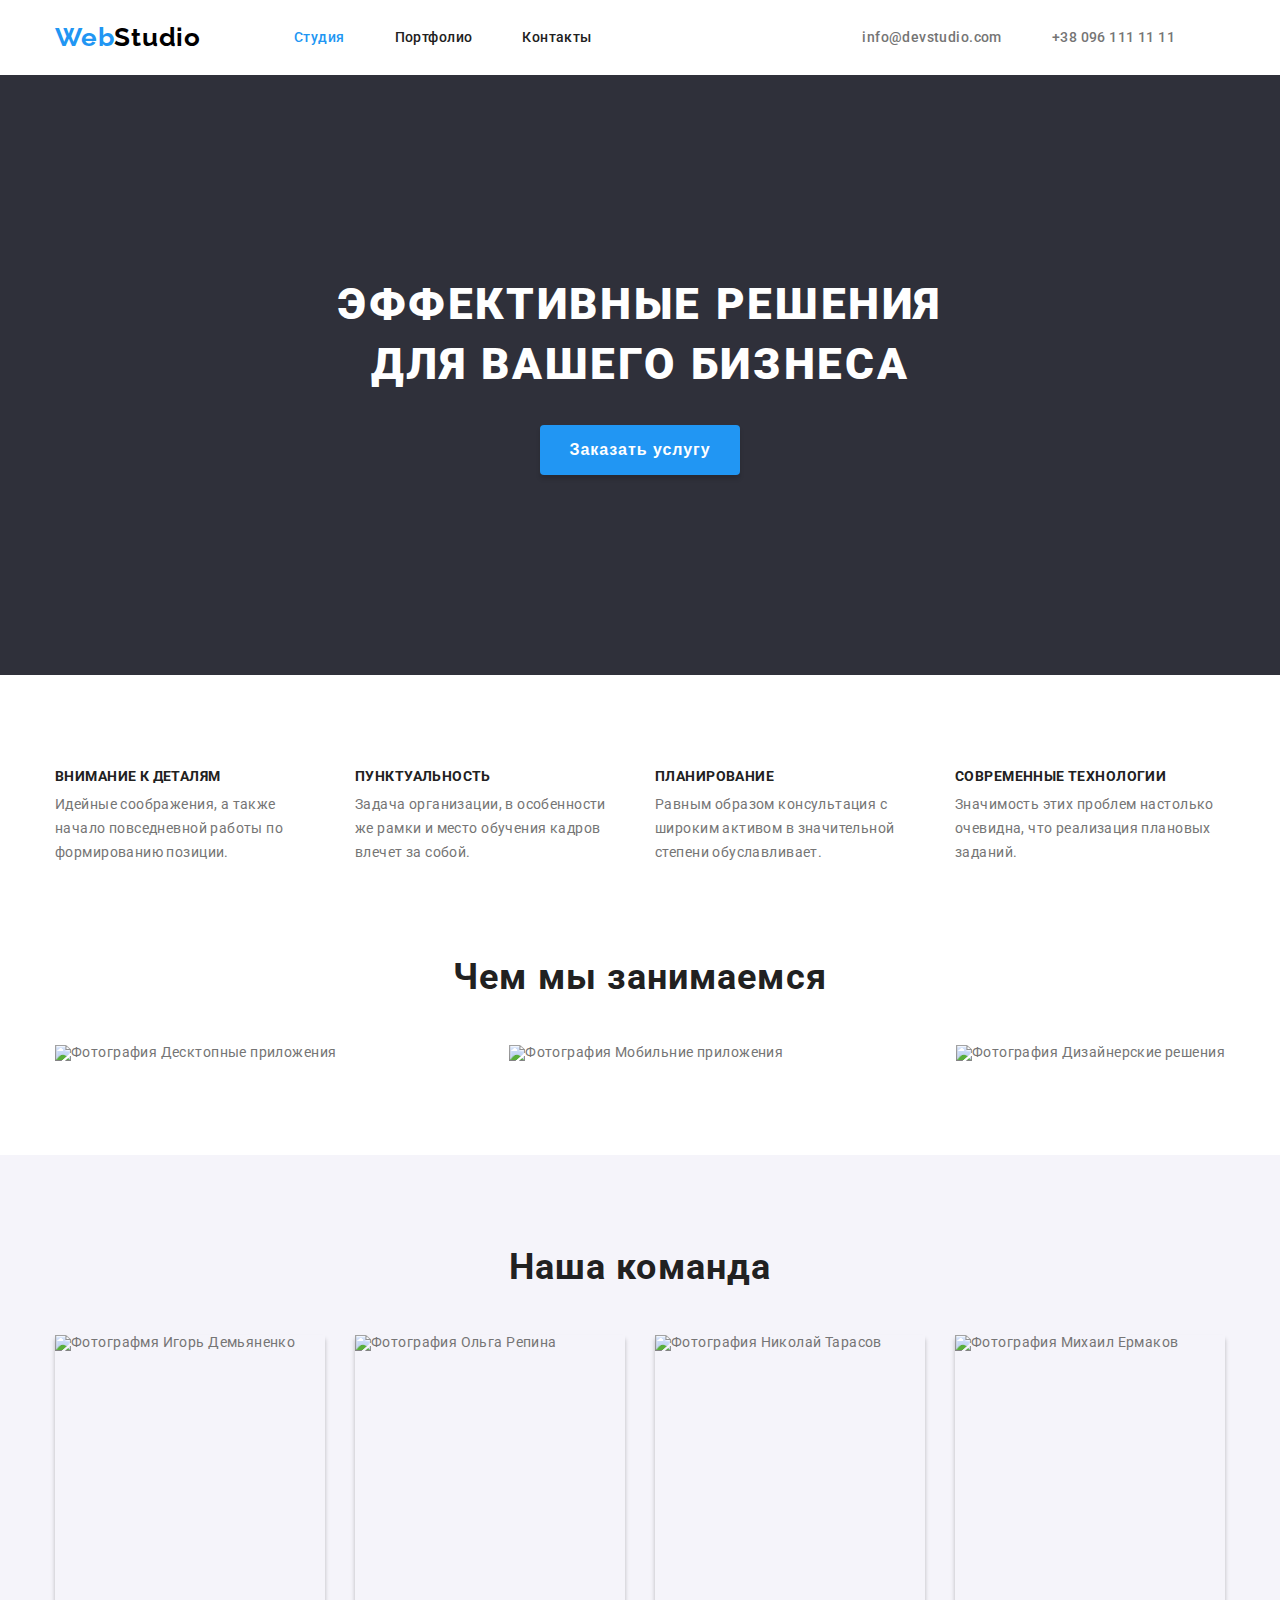
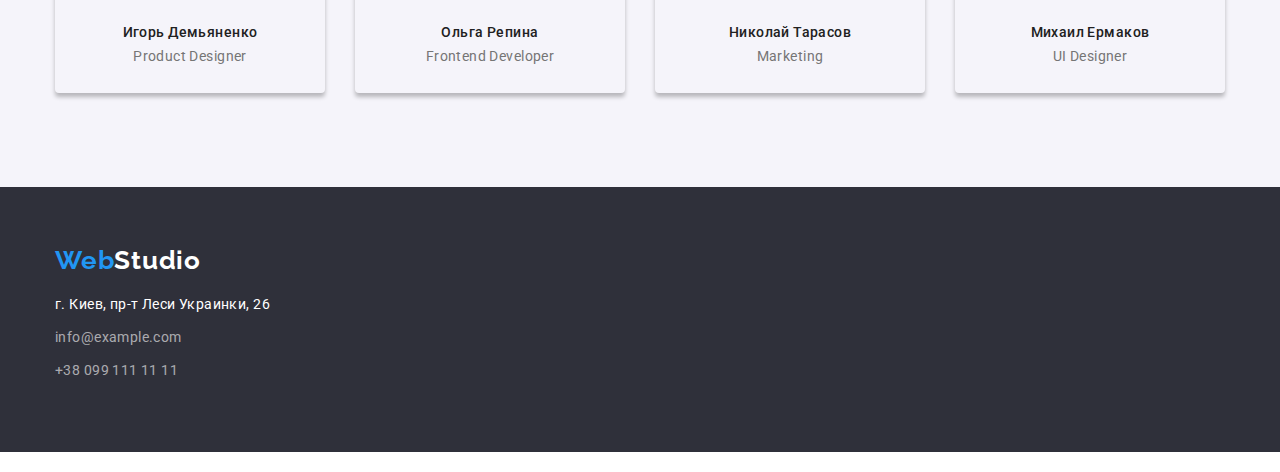
==== commit fc36b38e: "thx" ====
--- a/index.html
+++ b/index.html
@@ -1,244 +1,119 @@
+
 <!DOCTYPE html>
-<html lang="en">
+<html lang="ru">
 <head>
     <meta charset="UTF-8">
     <meta http-equiv="X-UA-Compatible" content="IE=edge">
     <meta name="viewport" content="width=device-width, initial-scale=1.0">
-    <title>Document</title>
+    <title>WebStudio</title>
     <link rel="preconnect" href="https://fonts.googleapis.com">
     <link rel="preconnect" href="https://fonts.gstatic.com" crossorigin>
-    <link href="https://fonts.googleapis.com/css2?family=Raleway:ital,wght@0,100;0,200;0,300;0,400;0,500;0,600;0,700;0,800;0,900;1,100;1,200;1,300;1,400;1,500;1,600;1,700;1,800;1,900&display=swap" rel="stylesheet">
-    <link href="https://fonts.googleapis.com/css2?family=Roboto:ital,wght@0,100;0,300;0,400;0,500;0,700;0,900;1,100;1,300;1,400;1,500;1,700;1,900&display=swap" rel="stylesheet">
-    <link rel="stylesheet" href="./CSS/styles.css">
+    <link href="https://fonts.googleapis.com/css2?family=Raleway:wght@700&family=Roboto:wght@400;500;700&display=swap" rel="stylesheet">
+    <link rel="stylesheet" href="./css/style.css">
+    
 </head>
-<body class="page">
-    <header class="header__content">
+<body>
+    <!--header-->
+    <header class="header-content">
         <nav>
-            <a class="header__logo" href="#"><strong><span class="span">Web</span>Studio</strong></a>
+            <a class="header-logo" href="./index.html"><span>Web</span>Studio</a>
             <ul class="header-menu">
-                <li><a class="link_active" href="./index.html">Студия</a></li>
+                <li><a class="link-active" href="./index.html">Студия</a></li>
                 <li><a href="./portfolio.html">Портфолио</a></li>
-                <li><a href="#">Контакты</a></li>
+                <li><a href="/">Контакты</a></li>
             </ul>
         </nav>
-            <ul class="header__contacts">
-                <li>
-                <a class="header__email-contact" href="#">info@devstudio.com</a></li>
-                <li><a class="header__phone" href="tel:380961111111">+38 096 111 11 11</a></li>
-            </ul>
+        <ul class="header-contacts">
+            <li>
+            <a class="header-email-contact" href="mailto:ingo@devstudio.com">info@devstudio.com</a></li>
+            <li><a class="header-phone" href="tel:380961111111">+38 096 111 11 11</a></li>
+        </ul>
         
     </header>
-    
+    <!--main-->
     <main>
-        <section class="main">
-            <div class="main__text">
+        <!--banner-->
+        <section class="banner">
                 <h1>Эффективные решения для вашего бизнеса</h1>
-                <button class="button" type="button">Заказать услугу </a> 
-            </div>
+                <button class="button" type="button">Заказать услугу </button> 
         </section>
+        <!--spacial-->
         <section class="spacials">
+            <!--Скрытая сторка-->
+            <h2 class="spacial-slogan">Наши приемущества</h2>
             <ul>
                 <li class="spacial">
-                    <div class="spacial-img">
-                        <img src="./images/Домашнее задание 3/antenna.svg" alt="" class="spacial-img-item">
-                    </div>
                     <h3 class="spacial-heading">Внимание к деталям</h3>
                    <p class="spacial-text"> Идейные соображения, а также начало повседневной работы по формированию позиции.</p></li>
                 <li class="spacial">
-                    <div class="spacial-img">
-                        <img src="./images/Домашнее задание 3/clock.svg" alt="" class="spacial-img-item">
-                    </div>
                     <h3 class="spacial-heading">Пунктуальность</h3>
                    <p class="spacial-text"> Задача организации, в особенности же рамки и место обучения кадров влечет за собой.</p></li>
                 <li class="spacial">
-                    <div class="spacial-img">
-                        <img src="./images/Домашнее задание 3/diagram.svg" alt="" class="spacial-img-item">
-                    </div>
                     <h3 class="spacial-heading">Планирование</h3>
                    <p class="spacial-text"> Равным образом консультация с широким активом в значительной степени обуславливает.</p></li>
                 <li class="spacial">
-                    <div class="spacial-img">
-                        <img src="./images/Домашнее задание 3/astronaut 1.svg" alt="" class="spacial-img-item">
-                    </div>
                     <h3 class="spacial-heading">Современные технологии</h3>
                    <p class="spacial-text"> Значимость этих проблем настолько очевидна, что реализация плановых заданий.</p></li>
             </ul>
         </section>
-        <section class="main__thing">    
+        <!--main-things-->
+        <section class="main-thing">    
             <h2 class="main-header">Чем мы занимаемся</h2>
             <ul class="photo">
                 <li class="photo-item">
-                    <img class="thing" src="./images/image (2).jpg" alt="thing">
-                <h3 class="thing-caption">Десктопные приложения</h3></li>
+                    <img class="thing" src="./images/image2.jpg" width="370" height="294" alt="Фотография Десктопные приложения">
+                </li>
                 <li class="photo-item">
-                    <img class="thing" src="./images/image (3).jpg" alt="thing">
-                <h3 class="thing-caption">Мобильніе приложения</h3></li>
+                    <img class="thing" src="./images/image3.jpg" width="370" height="294" alt="Фотография Мобильние приложения">
+                </li>
                 <li class="photo-item">
-                    <img class="thing" src="./images/image (4).jpg" alt="thing">
-                <h3 class="thing-caption">Дизайнерские решения</h3></li>
+                    <img class="thing" src="./images/image4.jpg" width="370" height="294"  alt="Фотография Дизайнерские решения">
+                </li>
             </ul>
 
         </section>
-        <section class="main__team">    
+       <!--team-->
+        <section class="main-team">    
             <h2 class="main-header">Наша команда</h2>
-                <ul class="photo__team">
+                <ul class="photo-team">
                     <li class="team-item">
-                        <img class="team" src="./images/image (5).jpg" alt="thing">
+                        <img class="team" src="./images/image5.jpg" width="270" height="260" alt="Фотографмя Игорь Демьяненко">
                         <h3 class="team-item-header">Игорь Демьяненко</h3>
                         <p class="taam-item-text">Product Designer</p>
-                        <ul class="team-social-list">
-                            <li class="team-social-item">
-                                <a class="team-social-link" href="/">
-                                    <svg class="svg-inline--fa fa-instagram team-social-icon" aria-hidden="true" focusable="false" data-prefix="fab" data-icon="instagram" role="img" xmlns="http://www.w3.org/2000/svg" viewBox="0 0 448 512" data-fa-i2svg=""><path fill="currentColor" d="M224.1 141c-63.6 0-114.9 51.3-114.9 114.9s51.3 114.9 114.9 114.9S339 319.5 339 255.9 287.7 141 224.1 141zm0 189.6c-41.1 0-74.7-33.5-74.7-74.7s33.5-74.7 74.7-74.7 74.7 33.5 74.7 74.7-33.6 74.7-74.7 74.7zm146.4-194.3c0 14.9-12 26.8-26.8 26.8-14.9 0-26.8-12-26.8-26.8s12-26.8 26.8-26.8 26.8 12 26.8 26.8zm76.1 27.2c-1.7-35.9-9.9-67.7-36.2-93.9-26.2-26.2-58-34.4-93.9-36.2-37-2.1-147.9-2.1-184.9 0-35.8 1.7-67.6 9.9-93.9 36.1s-34.4 58-36.2 93.9c-2.1 37-2.1 147.9 0 184.9 1.7 35.9 9.9 67.7 36.2 93.9s58 34.4 93.9 36.2c37 2.1 147.9 2.1 184.9 0 35.9-1.7 67.7-9.9 93.9-36.2 26.2-26.2 34.4-58 36.2-93.9 2.1-37 2.1-147.8 0-184.8zM398.8 388c-7.8 19.6-22.9 34.7-42.6 42.6-29.5 11.7-99.5 9-132.1 9s-102.7 2.6-132.1-9c-19.6-7.8-34.7-22.9-42.6-42.6-11.7-29.5-9-99.5-9-132.1s-2.6-102.7 9-132.1c7.8-19.6 22.9-34.7 42.6-42.6 29.5-11.7 99.5-9 132.1-9s102.7-2.6 132.1 9c19.6 7.8 34.7 22.9 42.6 42.6 11.7 29.5 9 99.5 9 132.1s2.7 102.7-9 132.1z"></path></svg><!-- <i class="fa-brands fa-instagram team-social-icon"></i> Font Awesome fontawesome.com -->
-                                </a>
-                            </li>
-                            <li class="team-social-item">
-                                <a class="team-social-link" href="/">
-                                    <svg class="svg-inline--fa fa-twitter team-social-icon" aria-hidden="true" focusable="false" data-prefix="fab" data-icon="twitter" role="img" xmlns="http://www.w3.org/2000/svg" viewBox="0 0 512 512" data-fa-i2svg=""><path fill="currentColor" d="M459.4 151.7c.325 4.548 .325 9.097 .325 13.65 0 138.7-105.6 298.6-298.6 298.6-59.45 0-114.7-17.22-161.1-47.11 8.447 .974 16.57 1.299 25.34 1.299 49.06 0 94.21-16.57 130.3-44.83-46.13-.975-84.79-31.19-98.11-72.77 6.498 .974 12.99 1.624 19.82 1.624 9.421 0 18.84-1.3 27.61-3.573-48.08-9.747-84.14-51.98-84.14-102.1v-1.299c13.97 7.797 30.21 12.67 47.43 13.32-28.26-18.84-46.78-51.01-46.78-87.39 0-19.49 5.197-37.36 14.29-52.95 51.65 63.67 129.3 105.3 216.4 109.8-1.624-7.797-2.599-15.92-2.599-24.04 0-57.83 46.78-104.9 104.9-104.9 30.21 0 57.5 12.67 76.67 33.14 23.72-4.548 46.46-13.32 66.6-25.34-7.798 24.37-24.37 44.83-46.13 57.83 21.12-2.273 41.58-8.122 60.43-16.24-14.29 20.79-32.16 39.31-52.63 54.25z"></path></svg><!-- <i class="fa-brands fa-twitter team-social-icon"></i> Font Awesome fontawesome.com -->
-                                  </a>
-                            </li>
-                            <li class="team-social-item">
-                                <a class="team-social-link" href="/">
-                                    <svg class="svg-inline--fa fa-facebook-f team-social-icon" aria-hidden="true" focusable="false" data-prefix="fab" data-icon="facebook-f" role="img" xmlns="http://www.w3.org/2000/svg" viewBox="0 0 320 512" data-fa-i2svg=""><path fill="currentColor" d="M279.1 288l14.22-92.66h-88.91v-60.13c0-25.35 12.42-50.06 52.24-50.06h40.42V6.26S260.4 0 225.4 0c-73.22 0-121.1 44.38-121.1 124.7v70.62H22.89V288h81.39v224h100.2V288z"></path></svg><!-- <i class="fa-brands fa-facebook-f team-social-icon"></i> Font Awesome fontawesome.com -->
-                                  </a>
-                            </li>
-                            <li class="team-social-item">
-                                <a class="team-social-link" href="/">
-                                    <svg class="svg-inline--fa fa-linkedin-in team-social-icon" aria-hidden="true" focusable="false" data-prefix="fab" data-icon="linkedin-in" role="img" xmlns="http://www.w3.org/2000/svg" viewBox="0 0 448 512" data-fa-i2svg=""><path fill="currentColor" d="M100.3 448H7.4V148.9h92.88zM53.79 108.1C24.09 108.1 0 83.5 0 53.8a53.79 53.79 0 0 1 107.6 0c0 29.7-24.1 54.3-53.79 54.3zM447.9 448h-92.68V302.4c0-34.7-.7-79.2-48.29-79.2-48.29 0-55.69 37.7-55.69 76.7V448h-92.78V148.9h89.08v40.8h1.3c12.4-23.5 42.69-48.3 87.88-48.3 94 0 111.3 61.9 111.3 142.3V448z"></path></svg><!-- <i class="fa-brands fa-linkedin-in team-social-icon"></i> Font Awesome fontawesome.com -->
-                                  </a>
-                            </li>
-                        </ul>
                     </li>
                     
                     <li class="team-item">
-                        <img class="team" src="./images/image (6).jpg" alt="thing">
+                        <img class="team" src="./images/image6.jpg" width="270" height="260" alt="Фотография Ольга Репина">
                         <h3 class="team-item-header">Ольга Репина</h3>
                         <p class="taam-item-text">Frontend Developer</p>
                     </li>
                      <li class="team-item">
-                        <img class="team" src="./images/image (8).jpg" alt="thing">
+                        <img class="team" src="./images/image8.jpg" width="270" height="260"  alt="Фотография Николай Тарасов">
                         <h3  class="team-item-header">Николай Тарасов</h3>
                         <p class="taam-item-text">Marketing</p>
                     </li>
                     <li class="team-item">
-                        <img class="team" src="./images/image (7).jpg" alt="thing">
+                        <img class="team" src="./images/image7.jpg" width="270" height="260"  alt="Фотография Михаил Ермаков">
                         <h3  class="team-item-header">Михаил Ермаков</h3>
                         <p class="taam-item-text">UI Designer</p>
                     </li>
                 </ul>
         </section>
-        <section class="clients">
-            <h2 class="friends-clients">
-                Постоянные клиенты
-            </h2>
-            <ul class="clients-list">
-                <li class="clients-item">
-                    <svg class="client-icon" width="41" height="47" viewBox="0 0 41 47" fill="none" xmlns="http://www.w3.org/2000/svg">
-                        <path fill-rule="evenodd" clip-rule="evenodd" d="M6 0L13.0078 6.63413L0 6.62646V38.8137H34V26.507L41 33.1338V0H6ZM33.6924 25.7283L13.8226 6.91796H33.6924V25.7283ZM27.5231 34.1055H5.38008V12.4579H6.9453V32.6397H27.5231V34.1055ZM10.6089 43.0991L9.79102 44.7837L8.97314 43.0991H8.28711L9.48096 45.3452V46.6538H10.1011V45.3452L11.2925 43.0991H10.6089ZM11.6367 46.6538L11.9248 45.8262H13.3018L13.5923 46.6538H14.2368L12.8916 43.0991H12.3374L10.9946 46.6538H11.6367ZM12.6133 43.8535L13.1284 45.3281H12.0981L12.6133 43.8535ZM15.8701 45.2427C15.7806 45.3794 15.7358 45.5299 15.7358 45.6943C15.7358 45.9938 15.8408 46.2371 16.0508 46.4243C16.2624 46.6099 16.5439 46.7026 16.8955 46.7026C17.2471 46.7026 17.5498 46.6074 17.8037 46.417L18.0039 46.6538H18.6924L18.1699 46.0361C18.375 45.7562 18.4775 45.3973 18.4775 44.9595H17.9624C17.9624 45.1987 17.9128 45.416 17.8135 45.6113L17.1274 44.8008L17.3691 44.625C17.54 44.5013 17.6629 44.3776 17.7378 44.2539C17.8127 44.1286 17.8501 43.9919 17.8501 43.8438C17.8501 43.6191 17.7671 43.4312 17.6011 43.2798C17.4367 43.1268 17.2251 43.0503 16.9663 43.0503C16.6798 43.0503 16.452 43.1317 16.2827 43.2944C16.1134 43.4556 16.0288 43.6753 16.0288 43.9536C16.0288 44.0675 16.0557 44.1855 16.1094 44.3076C16.1647 44.4297 16.2616 44.5778 16.3999 44.752C16.1362 44.9408 15.9596 45.1043 15.8701 45.2427ZM17.4741 46.0288C17.3 46.1623 17.1128 46.229 16.9126 46.229C16.7352 46.229 16.5936 46.1777 16.4878 46.0752C16.382 45.9727 16.3291 45.8392 16.3291 45.6748C16.3291 45.4844 16.4268 45.3151 16.6221 45.167L16.6978 45.1133L17.4741 46.0288ZM16.8369 44.4541C16.6693 44.2474 16.5854 44.0757 16.5854 43.939C16.5854 43.8201 16.6196 43.7217 16.688 43.6436C16.7563 43.5654 16.8483 43.5264 16.9639 43.5264C17.0713 43.5264 17.16 43.5597 17.23 43.6265C17.3 43.6916 17.335 43.7705 17.335 43.8633C17.335 44.0033 17.2845 44.118 17.1836 44.2075L17.1079 44.2686L16.8369 44.4541ZM22.623 46.3853C22.8672 46.172 23.0072 45.8758 23.043 45.4966H22.4277C22.3952 45.7505 22.3179 45.932 22.1958 46.041C22.0737 46.1501 21.8914 46.2046 21.6489 46.2046C21.3836 46.2046 21.1818 46.1037 21.0435 45.9019C20.9067 45.7 20.8384 45.4071 20.8384 45.0229V44.708C20.8416 44.3288 20.9149 44.0415 21.0581 43.8462C21.203 43.6493 21.4097 43.5508 21.6782 43.5508C21.9093 43.5508 22.0843 43.6077 22.2031 43.7217C22.3236 43.834 22.3984 44.0179 22.4277 44.2734H23.043C23.0039 43.8844 22.8647 43.5833 22.6255 43.3701C22.3862 43.1569 22.0705 43.0503 21.6782 43.0503C21.3869 43.0503 21.1297 43.1195 20.9067 43.2578C20.6854 43.3962 20.5153 43.5931 20.3965 43.8486C20.2777 44.1042 20.2183 44.3996 20.2183 44.7349V45.0669C20.2231 45.394 20.2842 45.6813 20.4014 45.9287C20.5186 46.1761 20.6846 46.3674 20.8994 46.5024C21.1159 46.6359 21.3657 46.7026 21.6489 46.7026C22.0542 46.7026 22.3789 46.5968 22.623 46.3853ZM26.2534 45.8872C26.3739 45.6235 26.4341 45.3175 26.4341 44.9692V44.7715C26.4325 44.4248 26.3706 44.1213 26.2485 43.8608C26.1265 43.5988 25.9531 43.3986 25.7285 43.2603C25.5055 43.1203 25.2492 43.0503 24.9595 43.0503C24.6698 43.0503 24.4126 43.1211 24.188 43.2627C23.965 43.4027 23.7917 43.6053 23.668 43.8706C23.5459 44.1359 23.4849 44.4419 23.4849 44.7886V44.9888C23.4865 45.3289 23.5483 45.6292 23.6704 45.8896C23.7941 46.1501 23.9683 46.3511 24.1929 46.4927C24.4191 46.6326 24.6763 46.7026 24.9644 46.7026C25.2557 46.7026 25.5129 46.6326 25.7358 46.4927C25.9604 46.3511 26.133 46.1493 26.2534 45.8872ZM25.5918 43.8779C25.7415 44.0879 25.8164 44.3898 25.8164 44.7837V44.9692C25.8164 45.3696 25.7423 45.674 25.5942 45.8823C25.4478 46.0907 25.2378 46.1948 24.9644 46.1948C24.6942 46.1948 24.4826 46.0882 24.3296 45.875C24.1782 45.6618 24.1025 45.3599 24.1025 44.9692V44.7642C24.1058 44.3817 24.1823 44.0863 24.332 43.8779C24.4834 43.668 24.6925 43.563 24.9595 43.563C25.2329 43.563 25.4437 43.668 25.5918 43.8779Z" fill="#AFB1B8"></path>
-                      </svg>
-                </li>
-                <li class="clients-item">
-                    <svg class="client-icon" width="40" height="52" viewBox="0 0 40 52" fill="none" xmlns="http://www.w3.org/2000/svg">
-                        <path fill-rule="evenodd" clip-rule="evenodd" d="M17.1136 2.93452H16.977C16.7671 2.92181 16.5571 2.91672 16.3471 2.91163H16.3471H16.3269H15.8918C15.4946 2.91163 15.0898 2.92181 14.6876 2.94215C14.6573 2.93994 14.6269 2.93994 14.5966 2.94215C10.9522 3.14863 7.38171 4.05951 4.08049 5.62492L3.6479 5.83344V27.9746L4.65979 27.6313C5.54773 27.3261 6.49384 27.0515 7.47285 26.7972C10.1193 26.1178 12.8367 25.7567 15.568 25.7216V28.6306C15.2062 28.6332 14.8546 28.6434 14.503 28.6612H14.4195C12.3175 28.7765 10.2317 29.0967 8.19129 29.6173C5.60716 30.2643 3.11433 31.2357 0.771606 32.5086V4.11189C3.20469 2.69275 5.82533 1.62687 8.55557 0.945963C10.9527 0.327052 13.4169 0.00930695 15.8918 0H16.3193C16.8303 0.0127146 17.3287 0.0356008 17.7967 0.0712015C19.0297 0.157776 20.2528 0.352628 21.4521 0.653528V3.51685C20.2874 3.24551 19.1032 3.06695 17.9105 2.98284C17.8863 2.98079 17.8621 2.97872 17.8379 2.97666C17.5911 2.95561 17.344 2.93452 17.1136 2.93452ZM22.1528 5.86138C22.7877 5.9097 23.4455 5.93259 24.1108 5.93259C26.7125 5.92307 29.3031 5.59083 31.8239 4.94339C34.4068 4.29396 36.8986 3.32178 39.2411 2.04956V29.9402C36.8067 31.3585 34.1853 32.4243 31.4546 33.1061C29.0571 33.7227 26.5931 34.0395 24.1184 34.0496C22.2433 34.0647 20.3737 33.8443 18.553 33.3935V5.32229C18.983 5.42146 19.4257 5.51301 19.876 5.58929C20.6147 5.7139 21.3939 5.80544 22.1528 5.86138ZM36.3471 6.07753L35.3352 6.41828C34.4042 6.73106 33.4657 7.01078 32.5221 7.25998C29.7749 7.96596 26.9514 8.3281 24.1158 8.33818C23.4556 8.33818 22.8485 8.32038 22.2616 8.28224L21.4546 8.22883V28.3178V31.0057L22.1477 31.0667C22.7903 31.1227 23.4531 31.1506 24.1209 31.1506C26.3544 31.1412 28.5781 30.8533 30.7412 30.2937C32.5223 29.8469 34.2552 29.2243 35.9145 28.4348L36.3471 28.2263V6.07753Z" fill="#AFB1B8"></path>
-                        <path d="M2.73713 42.2124C2.59166 42.0615 2.41629 41.943 2.22236 41.8646C2.02844 41.7862 1.82029 41.7496 1.61141 41.7572C1.38879 41.7542 1.16781 41.7957 0.961267 41.8793C0.771901 41.9547 0.599767 42.068 0.455322 42.2124C0.312451 42.3572 0.201292 42.5304 0.128988 42.721C0.0496792 42.9207 0.0101425 43.1341 0.0126205 43.3491V47.1431C0.00357283 47.4104 0.0545882 47.6764 0.161874 47.9212C0.251433 48.1156 0.380725 48.2889 0.541333 48.4298C0.692953 48.5575 0.870978 48.6495 1.06246 48.6994C1.24694 48.7512 1.43755 48.7777 1.62911 48.7782C1.84041 48.7803 2.04953 48.7351 2.24131 48.646C2.43095 48.563 2.60277 48.4438 2.74725 48.295C2.88814 48.1476 3.00052 47.9752 3.07865 47.7864C3.15973 47.5951 3.20105 47.3892 3.20007 47.1812V46.7566H2.20842V47.0948C2.21137 47.2103 2.1916 47.3252 2.15024 47.433C2.11794 47.5137 2.06877 47.5866 2.00604 47.6466C1.94461 47.6962 1.87416 47.7334 1.79861 47.7559C1.73164 47.7782 1.6617 47.7902 1.59117 47.7915C1.50263 47.8018 1.41296 47.7885 1.33122 47.7527C1.24948 47.717 1.17858 47.6602 1.1257 47.5881C1.03222 47.4356 0.986395 47.2585 0.994154 47.0795V43.5423C0.988002 43.3462 1.02969 43.1515 1.11558 42.9753C1.16706 42.8952 1.2399 42.8313 1.32578 42.7908C1.41166 42.7503 1.50713 42.7349 1.60129 42.7464C1.68676 42.7434 1.7717 42.7612 1.84881 42.7984C1.92591 42.8356 1.99289 42.8911 2.04399 42.96C2.15496 43.1057 2.21298 43.2852 2.20842 43.4686V43.7966H3.18995V43.4101C3.19195 43.1831 3.15073 42.9578 3.06853 42.7464C2.99527 42.5476 2.88251 42.3659 2.73713 42.2124V42.2124Z" fill="#AFB1B8"></path>
-                        <path d="M8.62892 42.1691C8.31271 41.9021 7.91362 41.7546 7.50066 41.7521C7.29868 41.7529 7.09838 41.7891 6.9087 41.8589C6.71613 41.9279 6.53841 42.0332 6.38505 42.1691C6.22076 42.3168 6.08968 42.498 6.00053 42.7006C5.90063 42.9323 5.85146 43.183 5.85634 43.4355V47.0744C5.8495 47.3304 5.89873 47.5847 6.00053 47.8195C6.09028 48.0151 6.22152 48.1887 6.38505 48.328C6.53665 48.4688 6.71468 48.5777 6.9087 48.6485C7.09838 48.7183 7.29868 48.7544 7.50066 48.7553C7.70269 48.7549 7.90307 48.7187 8.09262 48.6485C8.28995 48.5767 8.47195 48.468 8.62892 48.328C8.7871 48.1861 8.91454 48.013 9.00332 47.8195C9.10512 47.5847 9.15435 47.3304 9.14751 47.0744V43.4355C9.15239 43.183 9.10322 42.9323 9.00332 42.7006C8.91505 42.5001 8.78775 42.3194 8.62892 42.1691V42.1691ZM8.16598 47.0744C8.17434 47.1714 8.16095 47.269 8.1268 47.3601C8.09265 47.4512 8.03861 47.5334 7.96866 47.6008C7.83768 47.7106 7.67251 47.7708 7.50193 47.7708C7.33135 47.7708 7.16617 47.7106 7.03519 47.6008C6.96524 47.5334 6.9112 47.4512 6.87705 47.3601C6.8429 47.269 6.82952 47.1714 6.83787 47.0744V43.4355C6.82952 43.3385 6.8429 43.2409 6.87705 43.1498C6.9112 43.0587 6.96524 42.9764 7.03519 42.9091C7.16617 42.7993 7.33135 42.7391 7.50193 42.7391C7.67251 42.7391 7.83768 42.7993 7.96866 42.9091C8.03861 42.9764 8.09265 43.0587 8.1268 43.1498C8.16095 43.2409 8.17434 43.3385 8.16598 43.4355V47.0744Z" fill="#AFB1B8"></path>
-                        <path d="M16.3673 48.6994V41.8107H15.4136L14.1614 45.4572H14.1437L12.8813 41.8107H11.9377V48.6994H12.9218V44.5087H12.9395L13.9033 47.4712H14.3941L15.3655 44.5087H15.3832V48.6994H16.3673Z" fill="#AFB1B8"></path>
-                        <path d="M21.9581 42.2937C21.8065 42.1237 21.6153 41.9943 21.4015 41.9173C21.1712 41.8424 20.9302 41.8063 20.6881 41.8105H19.226V48.6993H20.2075V46.0089H20.7134C21.0197 46.0228 21.3244 45.958 21.5988 45.8207C21.822 45.6968 22.0081 45.515 22.1377 45.2943C22.2512 45.1111 22.3277 44.9071 22.3628 44.6942C22.4014 44.435 22.4192 44.173 22.4159 43.911C22.4255 43.5802 22.3932 43.2495 22.3198 42.9269C22.2543 42.6885 22.1299 42.4706 21.9581 42.2937V42.2937ZM21.4521 44.3941C21.4479 44.5188 21.4168 44.6412 21.361 44.7527C21.3049 44.8586 21.2162 44.9434 21.1081 44.9942C20.9627 45.0593 20.8041 45.0889 20.6451 45.0807H20.1974V42.7387H20.7033C20.8557 42.7312 21.0075 42.7609 21.146 42.8251C21.2475 42.8834 21.3281 42.9724 21.3762 43.0794C21.4299 43.2004 21.4591 43.331 21.4622 43.4634C21.4622 43.6084 21.4622 43.7609 21.4622 43.9211C21.4622 44.0813 21.4723 44.2466 21.4622 44.3941H21.4521Z" fill="#AFB1B8"></path>
-                        <path d="M26.6077 41.8107H25.8032L24.2854 48.6994H25.2669L25.5553 47.2194H26.8935L27.1819 48.6994H28.1635L26.6077 41.8107ZM25.702 46.2811L26.1852 43.784H26.2029L26.6836 46.2811H25.702Z" fill="#AFB1B8"></path>
-                        <path d="M32.9497 45.9607H32.932L31.4496 41.8107H30.506V48.6994H31.4875V44.557H31.5078L33.0079 48.6994H33.9312V41.8107H32.9497V45.9607Z" fill="#AFB1B8"></path>
-                        <path d="M38.9476 41.8107L38.1583 44.5494H38.1381L37.3488 41.8107H36.3091L37.6574 45.7878V48.6994H38.639V45.7878L39.9873 41.8107H38.9476Z" fill="#AFB1B8"></path>
-                        <path d="M0 50.6445H0.473058V51.9719H0.794333V50.6445H1.26486V50.3724H0V50.6445Z" fill="#AFB1B8"></path>
-                        <path d="M3.97672 50.3724L3.35693 51.9719H3.69845L3.82999 51.6083H4.46748L4.60409 51.9719H4.95319L4.31823 50.3724H3.97672ZM3.92612 51.3387L4.14368 50.7462L4.36123 51.3387H3.92612Z" fill="#AFB1B8"></path>
-                        <path d="M7.90793 51.3821H8.27727V51.5881C8.16941 51.6746 8.03576 51.722 7.89781 51.7229C7.8333 51.7265 7.76886 51.7145 7.70988 51.688C7.65091 51.6614 7.59911 51.6211 7.55883 51.5703C7.47402 51.4485 7.43217 51.3017 7.43993 51.1533C7.43993 50.7973 7.59424 50.6193 7.90034 50.6193C7.98091 50.6112 8.06168 50.6325 8.12804 50.6791C8.19439 50.7257 8.24194 50.7947 8.26209 50.8735L8.57831 50.8125C8.51001 50.4997 8.28486 50.3421 7.90034 50.3421C7.69468 50.3366 7.4947 50.4103 7.34127 50.5481C7.26069 50.6276 7.19834 50.7239 7.15858 50.8302C7.11882 50.9365 7.10261 51.0502 7.11107 51.1634C7.10175 51.3823 7.17493 51.5966 7.31598 51.7636C7.39434 51.8444 7.4892 51.9071 7.59401 51.9475C7.69883 51.9879 7.8111 52.0049 7.92311 51.9975C8.17338 52.0045 8.41652 51.9133 8.60108 51.7432V51.1126H7.90793V51.3821Z" fill="#AFB1B8"></path>
-                        <path d="M11.9226 50.3724H11.5988V51.9719H12.7194V51.6998H11.9226V50.3724Z" fill="#AFB1B8"></path>
-                        <path d="M15.3175 50.3724H14.9937V51.9719H15.3175V50.3724Z" fill="#AFB1B8"></path>
-                        <path d="M18.6365 51.4405L17.9813 50.3724H17.6676V51.9719H17.9686V50.9268L18.6112 51.9719H18.9325V50.3724H18.6365V51.4405Z" fill="#AFB1B8"></path>
-                        <path d="M21.6368 51.2675H22.4337V50.9954H21.6368V50.6445H22.4944V50.3724H21.313V51.9719H22.5273V51.6998H21.6368V51.2675Z" fill="#AFB1B8"></path>
-                        <path d="M28.9122 51.0031H28.2823V50.3724H27.9611V51.9719H28.2823V51.2726H28.9122V51.9719H29.2335V50.3724H28.9122V51.0031Z" fill="#AFB1B8"></path>
-                        <path d="M31.9302 51.2675H32.7296V50.9954H31.9302V50.6445H32.7903V50.3724H31.6089V51.9719H32.8206V51.6998H31.9302V51.2675Z" fill="#AFB1B8"></path>
-                        <path d="M36.0233 51.2676C36.3015 51.2244 36.4432 51.0769 36.4432 50.8226C36.4513 50.7546 36.441 50.6856 36.4134 50.623C36.3858 50.5603 36.3419 50.5063 36.2863 50.4666C36.1415 50.3938 35.9799 50.3614 35.8183 50.3725H35.1404V51.972H35.4617V51.3032H35.5249C35.5934 51.299 35.6619 51.3112 35.7247 51.3388C35.7717 51.3678 35.8108 51.4079 35.8386 51.4558L36.1877 51.9644H36.5722L36.3774 51.6516C36.2913 51.4972 36.1699 51.3656 36.0233 51.2676V51.2676ZM35.6994 51.0464H35.4617V50.6446H35.7146C35.8248 50.6357 35.9357 50.6486 36.041 50.6827C36.0644 50.7034 36.0828 50.7291 36.095 50.7579C36.1072 50.7867 36.1127 50.8179 36.1113 50.8492C36.1098 50.8804 36.1014 50.911 36.0866 50.9385C36.0718 50.966 36.051 50.9899 36.0258 51.0082C35.9202 51.0406 35.8096 51.0535 35.6994 51.0464V51.0464Z" fill="#AFB1B8"></path>
-                        <path d="M39.1096 51.2675H39.9064V50.9954H39.1096V50.6445H39.9697V50.3724H38.7858V51.9719H40V51.6998H39.1096V51.2675Z" fill="#AFB1B8"></path>
-                      </svg>
-                </li>
-                <li class="clients-item">
-                    <svg class="client-icon" width="45" height="42" viewBox="0 0 45 42" fill="none" xmlns="http://www.w3.org/2000/svg">
-                        <path d="M7.40622 41.1014C7.42213 41.1018 7.4378 41.1049 7.45231 41.1106C7.46683 41.1163 7.47989 41.1245 7.49074 41.1346L7.70885 41.3431C7.53955 41.5118 7.33029 41.6468 7.0954 41.7388C6.82033 41.8391 6.52388 41.8875 6.22565 41.8809C5.94542 41.8859 5.66699 41.8408 5.40771 41.7482C5.17383 41.6632 4.9637 41.5356 4.79153 41.3739C4.61582 41.2062 4.48048 41.0096 4.39347 40.7958C4.29818 40.5574 4.25113 40.3065 4.25442 40.0542C4.25055 39.8003 4.30141 39.548 4.40437 39.3103C4.49962 39.0951 4.64329 38.8986 4.82698 38.7322C5.01315 38.5691 5.23586 38.4408 5.48133 38.3555C5.74986 38.265 6.03582 38.22 6.32381 38.2228C6.59132 38.2172 6.85741 38.2582 7.1063 38.3436C7.32224 38.425 7.52052 38.538 7.6925 38.6777L7.50982 38.9004C7.4972 38.9161 7.48152 38.9297 7.46347 38.9407C7.44192 38.9535 7.41587 38.9594 7.38986 38.9573C7.36156 38.9556 7.33428 38.9474 7.31079 38.9336L7.21264 38.8743L7.07631 38.7985C7.01746 38.7704 6.95643 38.7458 6.89364 38.7251C6.81277 38.6999 6.72983 38.6801 6.64553 38.6659C6.53854 38.6487 6.42986 38.6408 6.32108 38.6422C6.1137 38.6399 5.9079 38.6737 5.7158 38.7417C5.53666 38.8046 5.37495 38.8999 5.2414 39.0212C5.10545 39.1503 5.00068 39.3018 4.93331 39.4667C4.85652 39.6553 4.81868 39.8542 4.82152 40.0542C4.81825 40.2574 4.85609 40.4595 4.93331 40.6513C4.99984 40.8147 5.10266 40.9653 5.23595 41.0943C5.36082 41.2146 5.51561 41.3086 5.68854 41.3692C5.86651 41.4333 6.05754 41.4655 6.25019 41.4639C6.36148 41.4654 6.47272 41.4591 6.58282 41.445C6.76261 41.4259 6.93507 41.3716 7.08722 41.2862C7.16353 41.2425 7.23557 41.1934 7.30261 41.1393C7.33064 41.1161 7.3675 41.1026 7.40622 41.1014Z" fill="#AFB1B8"></path>
-                        <path d="M13.7043 40.0538C13.7077 40.3052 13.6578 40.5549 13.5571 40.7906C13.4682 41.0043 13.3283 41.1993 13.1464 41.3626C12.9645 41.526 12.7449 41.654 12.502 41.7382C11.9682 41.9151 11.3781 41.9151 10.8443 41.7382C10.6029 41.6527 10.3847 41.5244 10.2036 41.3615C10.0218 41.1952 9.88083 40.9986 9.78915 40.7835C9.59274 40.3063 9.59274 39.7847 9.78915 39.3076C9.88216 39.0923 10.023 38.8951 10.2036 38.7271C10.3862 38.5694 10.6043 38.446 10.8443 38.3647C11.3774 38.1846 11.9688 38.1846 12.502 38.3647C12.7442 38.4502 12.9633 38.5784 13.1454 38.7414C13.3249 38.906 13.4648 39.1001 13.5571 39.3123C13.6581 39.5495 13.708 39.8009 13.7043 40.0538ZM13.1318 40.0538C13.1361 39.8527 13.101 39.6525 13.0282 39.4615C12.9671 39.298 12.8677 39.1472 12.7364 39.0185C12.6086 38.8968 12.4512 38.8013 12.2757 38.739C11.8878 38.6095 11.4584 38.6095 11.0706 38.739C10.895 38.8013 10.7376 38.8968 10.6098 39.0185C10.4767 39.1464 10.3763 39.2974 10.3154 39.4615C10.1766 39.8472 10.1766 40.2604 10.3154 40.6461C10.3769 40.81 10.4772 40.9609 10.6098 41.0891C10.7378 41.2101 10.8952 41.3048 11.0706 41.3663C11.4591 41.4925 11.8871 41.4925 12.2757 41.3663C12.451 41.3048 12.6084 41.2101 12.7364 41.0891C12.8672 40.9601 12.9664 40.8094 13.0282 40.6461C13.1013 40.4552 13.1364 40.2549 13.1318 40.0538Z" fill="#AFB1B8"></path>
-                        <path d="M18.0013 40.6747L18.0585 40.8074C18.0803 40.76 18.0994 40.7173 18.1212 40.6747C18.142 40.6302 18.1657 40.5867 18.1921 40.5444L19.5853 38.3438C19.6126 38.3059 19.6371 38.2823 19.6644 38.2751C19.7015 38.2653 19.7402 38.2613 19.7789 38.2633H20.1906V41.8425H19.7026V39.2108C19.7026 39.1776 19.7026 39.1397 19.7026 39.0995C19.6999 39.0585 19.6999 39.0173 19.7026 38.9763L18.3012 41.2077C18.2834 41.2411 18.2549 41.2694 18.2191 41.2891C18.1833 41.3089 18.1418 41.3192 18.0994 41.319H18.0203C17.9779 41.3195 17.9362 41.3093 17.9003 41.2895C17.8645 41.2697 17.8361 41.2413 17.8186 41.2077L16.3763 38.9621C16.3763 39.0047 16.3763 39.0474 16.3763 39.09C16.3763 39.1326 16.3763 39.1705 16.3763 39.2037V41.8354H15.9046V38.2633H16.3163C16.355 38.2613 16.3937 38.2653 16.4308 38.2751C16.4646 38.2897 16.4916 38.314 16.5072 38.3438L17.9304 40.5468C17.9583 40.5875 17.9821 40.6303 18.0013 40.6747Z" fill="#AFB1B8"></path>
-                        <path d="M23.2443 40.4969V41.8376H22.699V38.2632H23.915C24.1445 38.2594 24.3734 38.2857 24.5939 38.3413C24.7704 38.3848 24.934 38.4607 25.0737 38.564C25.1948 38.6608 25.2882 38.7808 25.3464 38.9146C25.4107 39.0604 25.4422 39.2156 25.4391 39.3717C25.4415 39.5285 25.4072 39.684 25.3382 39.8289C25.2726 39.966 25.1719 40.0884 25.0437 40.1866C24.9038 40.2941 24.7394 40.3749 24.5612 40.4234C24.3489 40.4824 24.1269 40.5104 23.9041 40.5063L23.2443 40.4969ZM23.2443 40.1131H23.9041C24.0474 40.1148 24.1901 40.0964 24.3267 40.0587C24.4394 40.0257 24.5432 39.9733 24.632 39.9047C24.714 39.8391 24.7774 39.7581 24.8174 39.6678C24.8621 39.5723 24.8843 39.4701 24.8829 39.367C24.8892 39.2676 24.8706 39.1683 24.8282 39.0758C24.7858 38.9834 24.7207 38.9 24.6375 38.8317C24.4292 38.6904 24.1676 38.6219 23.9041 38.6398H23.2443V40.1131Z" fill="#AFB1B8"></path>
-                        <path d="M30.573 41.8424H30.1422C30.099 41.8438 30.0566 41.8321 30.0223 41.8092C29.9913 41.7869 29.967 41.7585 29.9514 41.7263L29.5806 40.8616H27.7184L27.334 41.7263C27.3198 41.7579 27.2963 41.7857 27.2658 41.8069C27.2312 41.8311 27.1876 41.8437 27.1431 41.8424H26.7123L28.3482 38.2628H28.9153L30.573 41.8424ZM27.8738 40.5134H29.4115L28.7626 39.0564C28.713 38.9468 28.6721 38.8344 28.64 38.72L28.5772 38.9072C28.5582 38.964 28.5363 39.0162 28.5173 39.0588L27.8738 40.5134Z" fill="#AFB1B8"></path>
-                        <path d="M32.9287 38.2795C32.9613 38.295 32.9893 38.3169 33.0105 38.3434L35.3962 41.0417C35.3962 40.9991 35.3962 40.9564 35.3962 40.9161C35.3962 40.8759 35.3962 40.8356 35.3962 40.7977V38.2629H35.8842V41.8424H35.6116C35.5728 41.8434 35.5344 41.8361 35.4998 41.8211C35.4661 41.804 35.4365 41.7815 35.4125 41.7548L33.0296 39.0589C33.0322 39.0999 33.0322 39.141 33.0296 39.1821C33.0296 39.2223 33.0296 39.2579 33.0296 39.291V41.8424H32.5416V38.2629H32.8306C32.8643 38.2621 32.8978 38.2677 32.9287 38.2795Z" fill="#AFB1B8"></path>
-                        <path d="M39.903 40.4188V41.8402H39.3577V40.4188L37.85 38.2631H38.338C38.3801 38.2609 38.4216 38.2718 38.4553 38.2938C38.4849 38.3168 38.5098 38.3441 38.5289 38.3744L39.4722 39.765C39.5104 39.8242 39.5431 39.8787 39.5704 39.9308C39.5977 39.9829 39.6195 40.0327 39.6386 40.0824L39.7094 39.9284C39.7359 39.8721 39.7669 39.8175 39.8021 39.765L40.7319 38.3649C40.7514 38.337 40.7753 38.3115 40.8028 38.2891C40.8351 38.2646 40.8771 38.2518 40.92 38.2536H41.4135L39.903 40.4188Z" fill="#AFB1B8"></path>
-                        <path d="M17.7313 32.2561C17.9685 32.2822 18.2085 32.3035 18.4511 32.3225C22.13 30.8926 25.2421 28.5523 27.3986 25.5942C29.5551 22.636 30.6602 19.1912 30.5758 15.6904L26.5215 12.1678C27.3458 15.8951 26.9602 19.7482 25.4078 23.2959C23.8554 26.8437 21.1975 29.9461 17.7313 32.2561Z" fill="#AFB1B8"></path>
-                        <path d="M16.2836 32.0923L16.3927 32.1112C20.0966 29.8094 22.9205 26.5951 24.4992 22.8839C26.0779 19.1727 26.3388 15.1353 25.2483 11.2939L19.4736 6.27673C21.8093 10.4008 22.7495 15.0162 22.1847 19.5862C21.62 24.1562 19.5737 28.493 16.2836 32.0923Z" fill="#AFB1B8"></path>
-                        <path d="M35.8679 19.8265C34.8868 23.6731 32.504 27.1423 29.0735 29.7189C28.0716 30.4755 26.9909 31.1496 25.8453 31.7324C28.6388 31.019 31.2064 29.7578 33.3502 28.046C35.4939 26.3341 37.1566 24.2174 38.2099 21.859L35.8679 19.8265Z" fill="#AFB1B8"></path>
-                        <path d="M34.949 19.2601L31.6146 16.3629C31.5508 19.666 30.47 22.894 28.4845 25.7114C26.499 28.5287 23.6813 30.8327 20.3242 32.3837H20.3406C21.0887 32.3835 21.8362 32.3447 22.579 32.2676C25.7164 31.155 28.488 29.3849 30.6464 27.1152C32.8049 24.8455 34.283 22.1469 34.949 19.2601Z" fill="#AFB1B8"></path>
-                        <path d="M16.7662 4.16091L12.7883 0.699951C9.23216 1.89391 6.17374 3.99283 4.01331 6.72203C1.85288 9.45122 0.691089 12.6835 0.679993 15.9959H0.679993C0.693321 19.656 2.1112 23.2077 4.70923 26.0888C7.30725 28.9699 10.937 31.016 15.024 31.903C18.6724 28.041 20.8085 23.2687 21.1218 18.2798C21.4351 13.2908 19.9094 8.34495 16.7662 4.16091Z" fill="#AFB1B8"></path>
-                        <path d="M44.14 18.7273C44.1256 14.3848 42.1338 10.2238 38.5996 7.15318C35.0655 4.08257 30.2763 2.35199 25.2783 2.33949C22.9687 2.33741 20.6788 2.70769 18.5248 3.43153L42.8804 24.5926C43.7143 22.7221 44.1414 20.7333 44.14 18.7273Z" fill="#AFB1B8"></path>
-                      </svg>
-                </li>
-                <li class="clients-item">
-                    <svg class="client-icon" width="85" height="42" viewBox="0 0 85 42" fill="none" xmlns="http://www.w3.org/2000/svg">
-                        <path d="M13.1462 13.1028H13.1433C10.7453 13.1028 8.80127 14.8304 8.80127 16.9615V16.964C8.80127 19.0951 10.7453 20.8227 13.1433 20.8227H13.1462C15.5442 20.8227 17.4882 19.0951 17.4882 16.964V16.9615C17.4882 14.8304 15.5442 13.1028 13.1462 13.1028Z" fill="#AFB1B8"></path>
-                        <path d="M45.195 11.8693C45.1882 8.90929 43.8623 6.07223 41.5074 3.97895C39.1525 1.88568 35.9604 0.706672 32.6297 0.699951V0.699951C29.298 0.705328 26.1045 1.88374 23.7484 3.97716C21.3922 6.07058 20.0655 8.90841 20.0587 11.8693V28.1921C20.0587 28.1921 45.1922 25.7044 45.195 11.8718V11.8693Z" fill="#AFB1B8"></path>
-                        <path d="M0 33.5495C0.00604098 35.6091 0.929149 37.5828 2.56761 39.0394C4.20607 40.496 6.42668 41.317 8.74418 41.3231C11.0612 41.317 13.2814 40.4963 14.9197 39.0403C16.5581 37.5843 17.4816 35.6112 17.4884 33.552V22.1943C17.4884 22.1943 0 23.9266 0 33.5495ZM8.74418 35.5844C8.2913 35.5844 7.84859 35.4651 7.47203 35.2415C7.09548 35.0179 6.80199 34.7001 6.62868 34.3282C6.45537 33.9564 6.41002 33.5472 6.49838 33.1525C6.58673 32.7577 6.80481 32.3951 7.12505 32.1105C7.44528 31.8259 7.85328 31.6321 8.29746 31.5536C8.74164 31.4751 9.20204 31.5154 9.62045 31.6694C10.0389 31.8234 10.3965 32.0843 10.6481 32.4189C10.8997 32.7535 11.034 33.147 11.034 33.5495C11.0351 33.8173 10.9767 34.0828 10.8622 34.3306C10.7476 34.5783 10.5791 34.8036 10.3664 34.9933C10.1536 35.1831 9.90081 35.3337 9.62244 35.4364C9.34406 35.5392 9.04561 35.5921 8.74418 35.5921V35.5844Z" fill="#AFB1B8"></path>
-                        <path d="M26.4177 34.4637H24.7302V36.2069H23.8513V31.9413H26.6286V32.6532H24.7302V33.7548H26.4177V34.4637ZM30.6423 34.1708C30.6423 34.5907 30.5681 34.9589 30.4196 35.2753C30.2712 35.5917 30.0583 35.8358 29.7809 36.0077C29.5056 36.1796 29.1891 36.2655 28.8317 36.2655C28.4782 36.2655 28.1628 36.1805 27.8854 36.0106C27.6081 35.8407 27.3932 35.5985 27.2409 35.2841C27.0886 34.9677 27.0114 34.6044 27.0095 34.1942V33.9833C27.0095 33.5634 27.0847 33.1942 27.235 32.8759C27.3874 32.5555 27.6013 32.3104 27.8766 32.1405C28.154 31.9686 28.4704 31.8827 28.8259 31.8827C29.1813 31.8827 29.4968 31.9686 29.7722 32.1405C30.0495 32.3104 30.2634 32.5555 30.4138 32.8759C30.5661 33.1942 30.6423 33.5624 30.6423 33.9803V34.1708ZM29.7516 33.9774C29.7516 33.5302 29.6716 33.1903 29.5114 32.9579C29.3513 32.7255 29.1227 32.6093 28.8259 32.6093C28.5309 32.6093 28.3034 32.7245 28.1432 32.955C27.9831 33.1835 27.902 33.5194 27.9001 33.9628V34.1708C27.9001 34.6063 27.9802 34.9442 28.1403 35.1844C28.3005 35.4247 28.5309 35.5448 28.8317 35.5448C29.1266 35.5448 29.3532 35.4296 29.5114 35.1991C29.6696 34.9667 29.7497 34.6288 29.7516 34.1854V33.9774ZM33.4929 35.0878C33.4929 34.9218 33.4343 34.7948 33.3171 34.7069C33.1999 34.6171 32.989 34.5233 32.6843 34.4257C32.3796 34.326 32.1384 34.2284 31.9606 34.1327C31.4763 33.871 31.2341 33.5184 31.2341 33.0751C31.2341 32.8446 31.2985 32.6395 31.4274 32.4598C31.5583 32.2782 31.7448 32.1366 31.987 32.035C32.2311 31.9335 32.5046 31.8827 32.8073 31.8827C33.112 31.8827 33.3835 31.9384 33.6218 32.0497C33.86 32.1591 34.0446 32.3143 34.1755 32.5155C34.3083 32.7167 34.3747 32.9452 34.3747 33.201H33.4958C33.4958 33.0057 33.4343 32.8544 33.3112 32.7469C33.1882 32.6376 33.0153 32.5829 32.7927 32.5829C32.5778 32.5829 32.4108 32.6288 32.2917 32.7206C32.1725 32.8104 32.113 32.9296 32.113 33.078C32.113 33.2167 32.1823 33.3329 32.321 33.4266C32.4616 33.5204 32.6677 33.6083 32.9391 33.6903C33.4391 33.8407 33.8034 34.0272 34.0319 34.2499C34.2604 34.4725 34.3747 34.7499 34.3747 35.0819C34.3747 35.451 34.235 35.7411 33.9557 35.952C33.6765 36.161 33.3005 36.2655 32.8278 36.2655C32.4997 36.2655 32.2009 36.2059 31.9313 36.0868C31.6618 35.9657 31.4557 35.8007 31.3132 35.5917C31.1725 35.3827 31.1022 35.1405 31.1022 34.8651H31.9841C31.9841 35.3358 32.2653 35.5712 32.8278 35.5712C33.0368 35.5712 33.1999 35.5292 33.3171 35.4452C33.4343 35.3593 33.4929 35.2401 33.4929 35.0878ZM38.1833 32.6532H36.8766V36.2069H35.9977V32.6532H34.7087V31.9413H38.1833V32.6532ZM41.2536 34.3583H39.5661V35.5009H41.5466V36.2069H38.6872V31.9413H41.5407V32.6532H39.5661V33.6698H41.2536V34.3583ZM43.6413 34.6454H42.9411V36.2069H42.0622V31.9413H43.6472C44.1511 31.9413 44.5397 32.0536 44.8132 32.2782C45.0866 32.5028 45.2233 32.8202 45.2233 33.2303C45.2233 33.5214 45.1599 33.7645 45.0329 33.9598C44.9079 34.1532 44.7175 34.3075 44.4616 34.4227L45.3845 36.1659V36.2069H44.4411L43.6413 34.6454ZM42.9411 33.9335H43.6501C43.8708 33.9335 44.0417 33.8778 44.1628 33.7665C44.2839 33.6532 44.3444 33.4979 44.3444 33.3007C44.3444 33.0995 44.2868 32.9413 44.1716 32.826C44.0583 32.7108 43.8835 32.6532 43.6472 32.6532H42.9411V33.9335ZM48.2673 34.704V36.2069H47.3884V31.9413H49.0524C49.3727 31.9413 49.654 31.9999 49.8962 32.1171C50.1403 32.2343 50.3278 32.4012 50.4587 32.618C50.5895 32.8329 50.655 33.078 50.655 33.3534C50.655 33.7714 50.5114 34.1014 50.2243 34.3436C49.9391 34.5839 49.5436 34.704 49.0378 34.704H48.2673ZM48.2673 33.9921H49.0524C49.2849 33.9921 49.4616 33.9374 49.5827 33.828C49.7057 33.7186 49.7673 33.5624 49.7673 33.3593C49.7673 33.1503 49.7057 32.9813 49.5827 32.8524C49.4597 32.7235 49.2897 32.6571 49.0729 32.6532H48.2673V33.9921ZM53.8278 34.3583H52.1403V35.5009H54.1208V36.2069H51.2614V31.9413H54.1149V32.6532H52.1403V33.6698H53.8278V34.3583ZM57.9059 32.6532H56.5993V36.2069H55.7204V32.6532H54.4313V31.9413H57.9059V32.6532ZM60.9763 34.3583H59.2888V35.5009H61.2692V36.2069H58.4099V31.9413H61.2634V32.6532H59.2888V33.6698H60.9763V34.3583ZM63.364 34.6454H62.6638V36.2069H61.7849V31.9413H63.3698C63.8737 31.9413 64.2624 32.0536 64.5358 32.2782C64.8093 32.5028 64.946 32.8202 64.946 33.2303C64.946 33.5214 64.8825 33.7645 64.7556 33.9598C64.6306 34.1532 64.4401 34.3075 64.1843 34.4227L65.1071 36.1659V36.2069H64.1638L63.364 34.6454ZM62.6638 33.9335H63.3727C63.5934 33.9335 63.7643 33.8778 63.8854 33.7665C64.0065 33.6532 64.0671 33.4979 64.0671 33.3007C64.0671 33.0995 64.0095 32.9413 63.8942 32.826C63.7809 32.7108 63.6061 32.6532 63.3698 32.6532H62.6638V33.9335ZM67.8288 35.0878C67.8288 34.9218 67.7702 34.7948 67.653 34.7069C67.5358 34.6171 67.3249 34.5233 67.0202 34.4257C66.7155 34.326 66.4743 34.2284 66.2966 34.1327C65.8122 33.871 65.57 33.5184 65.57 33.0751C65.57 32.8446 65.6345 32.6395 65.7634 32.4598C65.8942 32.2782 66.0807 32.1366 66.3229 32.035C66.5671 31.9335 66.8405 31.8827 67.1432 31.8827C67.4479 31.8827 67.7194 31.9384 67.9577 32.0497C68.196 32.1591 68.3806 32.3143 68.5114 32.5155C68.6442 32.7167 68.7106 32.9452 68.7106 33.201H67.8317C67.8317 33.0057 67.7702 32.8544 67.6472 32.7469C67.5241 32.6376 67.3513 32.5829 67.1286 32.5829C66.9138 32.5829 66.7468 32.6288 66.6276 32.7206C66.5085 32.8104 66.4489 32.9296 66.4489 33.078C66.4489 33.2167 66.5182 33.3329 66.6569 33.4266C66.7975 33.5204 67.0036 33.6083 67.2751 33.6903C67.7751 33.8407 68.1393 34.0272 68.3679 34.2499C68.5964 34.4725 68.7106 34.7499 68.7106 35.0819C68.7106 35.451 68.571 35.7411 68.2917 35.952C68.0124 36.161 67.6364 36.2655 67.1638 36.2655C66.8356 36.2655 66.5368 36.2059 66.2673 36.0868C65.9977 35.9657 65.7917 35.8007 65.6491 35.5917C65.5085 35.3827 65.4382 35.1405 65.4382 34.8651H66.32C66.32 35.3358 66.6013 35.5712 67.1638 35.5712C67.3727 35.5712 67.5358 35.5292 67.653 35.4452C67.7702 35.3593 67.8288 35.2401 67.8288 35.0878Z" fill="#AFB1B8"></path>
-                      </svg>
-                </li>
-                <li class="clients-item">
-                    <svg class="client-icon" width="63" height="47" viewBox="0 0 63 47" fill="none" xmlns="http://www.w3.org/2000/svg">
-                        <path d="M4.7569 38.7352C5.00058 39.0114 5.13038 39.3572 5.12358 39.7122C5.13601 39.9437 5.0914 40.1749 4.99304 40.3885C4.89469 40.6021 4.74511 40.7927 4.55539 40.9463C4.08201 41.2736 3.49555 41.4336 2.90369 41.3969H0V35.2055H2.84423C3.40566 35.1713 3.96263 35.3167 4.41995 35.6168C4.60363 35.7576 4.74908 35.9355 4.84482 36.1365C4.94055 36.3376 4.98396 36.5562 4.97162 36.7753C4.98831 37.1168 4.87115 37.4526 4.64128 37.722C4.42059 37.968 4.1156 38.1385 3.77579 38.2059C4.16101 38.2703 4.50873 38.4579 4.7569 38.7352ZM1.35109 37.8006H2.56674C2.84303 37.8193 3.11743 37.7463 3.33974 37.5949C3.43101 37.5192 3.50203 37.4252 3.54728 37.3203C3.59254 37.2154 3.61082 37.1024 3.60071 36.99C3.60929 36.878 3.59063 36.7657 3.54607 36.661C3.50151 36.5564 3.43217 36.4622 3.34304 36.3851C3.11408 36.2294 2.83115 36.1553 2.54692 36.1764H1.35109V37.8006ZM3.45866 40.175C3.55623 40.0974 3.63292 40.0003 3.68277 39.8912C3.73262 39.7821 3.75428 39.6639 3.74606 39.5458C3.7535 39.4264 3.73085 39.307 3.67988 39.1969C3.6289 39.0868 3.55095 38.9888 3.45205 38.9107C3.21421 38.7492 2.9217 38.6699 2.6262 38.6868H1.35109V40.3897H2.64272C2.93345 40.4051 3.22122 40.3293 3.45866 40.175Z" fill="#AFB1B8"></path>
-                        <path d="M10.5709 41.3969L8.98857 38.9772H8.39396V41.3969H7.03296V35.2055H9.60961C10.2591 35.164 10.9012 35.3524 11.4034 35.7318C11.7635 36.0678 11.9808 36.5106 12.0159 36.9803C12.051 37.45 11.9018 37.9158 11.595 38.2937C11.2771 38.6271 10.8428 38.8494 10.3661 38.9228L12.0508 41.3969H10.5709ZM8.39396 38.1333H9.50721C10.2802 38.1333 10.6667 37.8208 10.6667 37.1957C10.6746 37.0681 10.6534 36.9403 10.6045 36.8205C10.5556 36.7008 10.48 36.5916 10.3826 36.5C10.1383 36.314 9.82374 36.2238 9.50721 36.249H8.38075L8.39396 38.1333Z" fill="#AFB1B8"></path>
-                        <path d="M18.0102 40.1506H15.2981L14.8191 41.3968H13.392L15.8828 35.2749H17.4255L19.9063 41.3968H18.4793L18.0102 40.1506ZM17.6468 39.213L16.6558 36.5997L15.6648 39.213H17.6468Z" fill="#AFB1B8"></path>
-                        <path d="M27.3224 41.3969H25.9713L22.9421 37.1866V41.3969H21.5943V35.2054H22.9421L25.9713 39.44V35.2054H27.3224V41.3969Z" fill="#AFB1B8"></path>
-                        <path d="M35.0326 39.9149C34.7532 40.3823 34.3276 40.7626 33.8103 41.0068C33.2222 41.2788 32.5695 41.4128 31.9109 41.397H29.506V35.2055H31.9109C32.5684 35.1898 33.2202 35.3206 33.8103 35.5866C34.3275 35.8253 34.7536 36.2017 35.0326 36.6664C35.3107 37.17 35.4556 37.7263 35.4556 38.2906C35.4556 38.8549 35.3107 39.4113 35.0326 39.9149ZM33.4866 39.7667C33.8722 39.3554 34.0842 38.8312 34.0842 38.2891C34.0842 37.7471 33.8722 37.2229 33.4866 36.8116C33.0205 36.439 32.4127 36.2499 31.7952 36.2853H30.8571V40.293H31.7952C32.4127 40.3283 33.0205 40.1392 33.4866 39.7667Z" fill="#AFB1B8"></path>
-                        <path d="M18.8558 0.766724C18.8558 0.766724 36.2945 6.79486 35.9245 15.518V30.2722C35.9245 30.2722 18.4991 24.2411 18.8624 15.518L18.8558 0.766724Z" fill="#AFB1B8"></path>
-                        <path d="M51.4603 26.8181C54.7538 24.7428 58.5633 23.4574 62.5399 23.0796V18.4609C57.9579 20.0779 54.0709 23.0098 51.4603 26.8181Z" fill="#AFB1B8"></path>
-                        <path d="M49.4816 28.2095C52.1773 23.2396 56.8505 19.4046 62.54 17.4932V4.18469C62.54 4.18469 37.705 12.7717 38.2303 25.1939V46.2001C38.2303 46.2001 39.3369 45.816 41.0778 45.0961C41.0778 44.4247 41.0778 43.7472 41.1571 43.0666C41.6711 37.2996 44.6654 31.9556 49.4816 28.2095Z" fill="#AFB1B8"></path>
-                        <path d="M47.1197 36.0131C47.2502 34.5563 47.5413 33.1152 47.9885 31.712C44.9896 34.9471 43.1734 38.9614 42.7956 43.1906C42.7592 43.5899 42.7394 43.9891 42.7295 44.4005C44.14 43.7804 45.7818 43.0061 47.5062 42.0957C47.0662 40.0948 46.936 38.0472 47.1197 36.0131Z" fill="#AFB1B8"></path>
-                        <path d="M48.1075 36.0887C47.9421 37.929 48.0454 39.7813 48.4147 41.5966C55.1999 37.8793 62.8241 32.1355 62.5301 25.1939V24.589C57.6824 25.0856 53.1468 27.026 49.6204 30.112C48.7948 32.0244 48.2849 34.0387 48.1075 36.0887Z" fill="#AFB1B8"></path>
-                      </svg>
-                </li>
-                <li class="clients-item">
-                    <svg class="client-icon" width="106" height="60" viewBox="0 0 106 60" fill="none" xmlns="http://www.w3.org/2000/svg">
-                        <path d="M53.425 27.4082C52.9819 26.8184 52.7699 26.1213 52.8203 25.4196V22.5364C52.8203 21.6526 53.0207 20.9809 53.4216 20.5214C53.8224 20.0619 54.511 19.8331 55.4871 19.8351C56.4044 19.8351 57.0555 20.0306 57.4405 20.4217C57.8605 20.9207 58.0648 21.5309 58.018 22.1463V22.8239H56.3772V22.1375C56.383 21.9129 56.3671 21.6882 56.3296 21.4659C56.306 21.3138 56.2234 21.1732 56.0952 21.067C55.9267 20.9525 55.7145 20.897 55.5007 20.9115C55.2759 20.897 55.0529 20.9556 54.8756 21.0758C54.7327 21.1935 54.6374 21.3477 54.6038 21.5157C54.5567 21.7511 54.5351 21.9897 54.5393 22.2285V25.7276C54.5134 26.0652 54.5858 26.403 54.7499 26.7102C54.8315 26.8141 54.9448 26.8965 55.0774 26.9483C55.2099 27.0001 55.3564 27.0192 55.5007 27.0035C55.7109 27.0184 55.9195 26.9615 56.0816 26.8451C56.2153 26.7305 56.3013 26.581 56.3262 26.4198C56.3645 26.1877 56.3816 25.9533 56.3772 25.7188V25.009H58.018V25.6572C58.0641 26.2988 57.8648 26.9356 57.4507 27.4698C57.0736 27.8981 56.4315 28.1122 55.4871 28.1122C54.5427 28.1122 53.8292 27.8834 53.425 27.4082Z" fill="#AFB1B8"></path>
-                        <path d="M60.2569 27.4376C59.8424 26.9888 59.6352 26.3347 59.6352 25.4695V22.4367C59.6352 21.5803 59.8424 20.9321 60.2569 20.4921C60.6713 20.0521 61.3644 19.8331 62.3359 19.8351C63.3007 19.8351 63.9904 20.0541 64.4048 20.4921C64.8193 20.9321 65.0299 21.5803 65.0299 22.4367V25.4695C65.0299 26.3259 64.8193 26.9829 64.398 27.4346C63.9768 27.8863 63.2906 28.1122 62.3359 28.1122C61.3813 28.1122 60.6747 27.8834 60.2569 27.4376ZM63.1003 26.7102C63.2487 26.4291 63.3163 26.1212 63.2974 25.8127V22.0994C63.3164 21.7969 63.2499 21.4949 63.1037 21.2195C63.0205 21.1134 62.9043 21.0296 62.7686 20.9777C62.6328 20.9259 62.4829 20.908 62.3359 20.9262C62.1885 20.9085 62.0383 20.9265 61.9021 20.9783C61.7659 21.0301 61.6491 21.1136 61.5648 21.2195C61.4154 21.4941 61.3477 21.7965 61.3678 22.0994V25.8303C61.3471 26.1389 61.4148 26.4471 61.5648 26.7278C61.6604 26.8224 61.7785 26.8982 61.9109 26.9502C62.0433 27.0021 62.1871 27.029 62.3326 27.029C62.478 27.029 62.6218 27.0021 62.7542 26.9502C62.8866 26.8982 63.0047 26.8224 63.1003 26.7278V26.7102Z" fill="#AFB1B8"></path>
-                        <path d="M67.0035 19.9236H68.7701L70.0984 25.5192L71.4573 19.9236H73.1763L73.3496 28.0003H72.079L71.9431 22.3871L70.6318 28.0003H69.6126L68.2537 22.3665L68.128 28.0003H66.8439L67.0035 19.9236Z" fill="#AFB1B8"></path>
-                        <path d="M75.3302 19.9236H78.0819C79.6673 19.9236 80.4599 20.688 80.4599 22.217C80.4599 23.6814 79.6254 24.4126 77.9562 24.4106H77.0186V28.0003H75.32L75.3302 19.9236ZM77.6811 23.3754C77.8489 23.3938 78.0193 23.3805 78.1806 23.3364C78.3419 23.2924 78.4902 23.2186 78.6153 23.1203C78.8101 22.8475 78.896 22.5271 78.8599 22.2082C78.8688 21.9618 78.8414 21.7154 78.7783 21.475C78.7541 21.3947 78.7116 21.3194 78.6533 21.2534C78.5949 21.1874 78.522 21.1322 78.4386 21.0908C78.2028 20.9932 77.9422 20.9488 77.6811 20.9618H77.022V23.3754H77.6811Z" fill="#AFB1B8"></path>
-                        <path d="M82.9094 19.9236H84.7337L86.6055 28.0003H85.0225L84.6522 26.138H83.0249L82.6444 28.0003H81.0376L82.9094 19.9236ZM84.4687 25.2025L83.8334 21.8123L83.1982 25.2025H84.4687Z" fill="#AFB1B8"></path>
-                        <path d="M88.1173 19.9236H89.3063L91.5825 24.5309V19.9236H92.9923V28.0003H91.861L89.5713 23.1906V28.0003H88.1139L88.1173 19.9236Z" fill="#AFB1B8"></path>
-                        <path d="M96.2945 24.9208L94.4022 19.9349H95.9955L97.1506 23.1376L98.2343 19.9349H99.7936L97.9251 24.9208V28.0003H96.2945V24.9208Z" fill="#AFB1B8"></path>
-                        <path d="M56.0477 31.5316V31.954H54.6617V35.2359H54.0807V31.954H52.6879V31.5316H56.0477Z" fill="#AFB1B8"></path>
-                        <path d="M60.3927 35.2362H59.9442C59.8987 35.2386 59.8538 35.2261 59.8185 35.201C59.7846 35.1795 59.7587 35.15 59.7438 35.116L59.3429 34.2361H57.4201L57.0192 35.116C57.0078 35.1528 56.9869 35.1868 56.958 35.2157C56.9225 35.2402 56.8778 35.2527 56.8324 35.2509H56.3839L58.0825 31.5468H58.6737L60.3927 35.2362ZM57.5797 33.8607H59.1833L58.5038 32.3533C58.4537 32.2393 58.4117 32.1227 58.3781 32.0043C58.3543 32.0747 58.3339 32.1421 58.3136 32.2008L58.2524 32.3562L57.5797 33.8607Z" fill="#AFB1B8"></path>
-                        <path d="M63.3211 34.8724C63.4275 34.8772 63.5341 34.8772 63.6404 34.8724C63.7323 34.8642 63.8232 34.8495 63.9122 34.8284C63.9954 34.8107 64.0772 34.7882 64.1568 34.7609C64.2316 34.7345 64.3063 34.7022 64.3844 34.67V33.8369H63.705C63.6882 33.8378 63.6714 33.8356 63.6556 33.8305C63.6398 33.8255 63.6254 33.8177 63.6133 33.8076C63.6021 33.7993 63.5933 33.7889 63.5874 33.7772C63.5815 33.7655 63.5787 33.7529 63.5793 33.7401V33.4556H64.8974V34.8753C64.7898 34.9417 64.6762 35.0006 64.5577 35.0513C64.4366 35.1029 64.3104 35.1451 64.1806 35.1774C64.0417 35.2127 63.8996 35.2382 63.7559 35.2537C63.5912 35.2695 63.4257 35.2773 63.26 35.2771C62.967 35.2793 62.6763 35.2325 62.4038 35.1393C62.1495 35.051 61.9184 34.9193 61.7244 34.7521C61.5353 34.5832 61.3864 34.3839 61.2862 34.1655C61.1791 33.9199 61.1261 33.6593 61.1299 33.397C61.1263 33.133 61.1781 32.8706 61.2828 32.6226C61.3805 32.4031 61.5297 32.2033 61.721 32.036C61.9149 31.8693 62.1461 31.7386 62.4005 31.6517C62.6914 31.5572 63.0001 31.5105 63.3109 31.5138C63.4691 31.5137 63.627 31.5245 63.7831 31.5461C63.9212 31.5655 64.0567 31.597 64.1874 31.64C64.3062 31.6785 64.4201 31.7277 64.5271 31.7866C64.6312 31.8445 64.7301 31.9092 64.8227 31.9802L64.6596 32.209C64.6468 32.2299 64.6278 32.2475 64.6045 32.2598C64.5812 32.2722 64.5545 32.279 64.5271 32.2794C64.4895 32.2784 64.453 32.2682 64.4218 32.2501C64.3708 32.2266 64.3165 32.1973 64.2553 32.1621C64.1831 32.123 64.1069 32.0896 64.0277 32.0624C63.9265 32.0273 63.8219 31.9998 63.7152 31.9802C63.5729 31.9576 63.4284 31.9468 63.2837 31.948C63.0596 31.9458 62.8371 31.9807 62.6281 32.0506C62.439 32.1161 62.2686 32.2162 62.1287 32.3439C61.9879 32.4771 61.8803 32.6339 61.8127 32.8045C61.661 33.2056 61.661 33.6381 61.8127 34.0393C61.8871 34.2135 62.0028 34.3724 62.1525 34.5057C62.2918 34.6328 62.4609 34.7328 62.6485 34.799C62.8645 34.8631 63.0934 34.888 63.3211 34.8724Z" fill="#AFB1B8"></path>
-                        <path d="M68.7362 34.8136H70.5911V35.2359H68.1689V31.5316H68.7498L68.7362 34.8136Z" fill="#AFB1B8"></path>
-                        <path d="M72.5208 35.2359H71.9398V31.5316H72.5208V35.2359Z" fill="#AFB1B8"></path>
-                        <path d="M74.6814 31.5492C74.7159 31.5662 74.746 31.5892 74.7697 31.6167L77.253 34.409C77.2497 34.3651 77.2497 34.321 77.253 34.277C77.253 34.236 77.253 34.1949 77.253 34.1568V31.517H77.7592V35.2362H77.4671C77.4238 35.2392 77.3804 35.2321 77.3414 35.2156C77.3061 35.1972 77.275 35.1733 77.2496 35.1452L74.7697 32.3558C74.7697 32.3998 74.7697 32.4409 74.7697 32.482C74.7697 32.523 74.7697 32.5612 74.7697 32.5964V35.2362H74.2839V31.5316H74.5863C74.6191 31.5317 74.6515 31.5377 74.6814 31.5492Z" fill="#AFB1B8"></path>
-                        <path d="M82.0364 31.5316V31.9393H79.9777V33.1624H81.6457V33.5554H79.9777V34.8195H82.0364V35.2272H79.3798V31.5316H82.0364Z" fill="#AFB1B8"></path>
-                        <path d="M21.1617 8.65551L46.9568 14.9788V37.1368L21.1617 30.8164V8.65551ZM19.5073 6.76672V31.8928L48.6079 39.0285V13.9054L19.5073 6.76672Z" fill="#AFB1B8"></path>
-                        <path d="M35.1039 50.6922L6 43.5505V18.4271L35.1039 25.5659V50.6922Z" fill="#AFB1B8"></path>
-                        <path d="M19.9897 8.37099L45.4484 14.615L34.6215 23.9649L9.1594 17.7179L19.9897 8.37099ZM19.5073 6.76672L6 18.4277L35.1039 25.5662L48.6078 13.9053L19.5073 6.76672Z" fill="#AFB1B8"></path>
-                        <path d="M36.7414 49.2788L48.6078 39.0315L36.7414 36.1193V49.2788Z" fill="#AFB1B8"></path>
-                      </svg>
-                </li>
-            </ul>
-        </section>
+        <!--footer-->
     <footer class="bottom" id="contacts">
-        <div class="bottom-container">
-            <div class="bottom-nav">
-                    <a class="logo" href="#"><span>Web</span>Studio</a>
-                    
-            
-                <ul class="adress">
-                    <li class="adress-item">
-                    <a class="adress-link">г. Киев, пр-т Леси Украинки, 26</a></li>
-                    <li class="adress-item">
-                        <a class="adress-link">info@example.com</a></li>
-                    <li class="adress-item">
-                        <a class="adress-link">+38 099 111 11 11</a></li>
-                </ul>
-            </div>
-     </div>
+        <div class="container-footer">
+                    <a class="logo" href="/"><span>Web</span>Studio</a>
+                <address>
+                    <ul class="adress">
+                        <li class="adress-item">
+                        <a class="adress-link" href="" >г. Киев, пр-т Леси Украинки, 26</a></li>
+                        <li class="adress-item">
+                            <a class="adress-link" href="mailto:info@example.com">info@example.com</a></li>
+                        <li class="adress-item">
+                            <a class="adress-link" href="tel:+380991111111">+38 099 111 11 11</a></li>
+                    </ul>
+                </address> 
+        </div>
     </footer>
     </main>
 </body>
--- a/css/style.css
+++ b/css/style.css
@@ -0,0 +1,528 @@
+
+:root {
+    --main-color: #757575;
+    --header-color: #212121;
+    --accent-color: #2196f3;
+    --main-bg-color: #fff;
+    --bg-modal-color: rgba(0, 0, 0, 0.3);
+    --medium-bg-color: #f5f4fa;
+    --dark-bg-color: #2f303a;
+    --team-social-color: #afb1b8;
+    --main-font-family: "Roboto", sans-serif;
+    --secondary-font-family: "Raleway", sans-serif;
+}
+
+*, ::before, ::after {
+    box-sizing: border-box;
+}
+
+html, body, div, span, applet, object, iframe, h1, h2, h3, h4, h5, h6, p, blockquote, pre, a, abbr, acronym, address, big, cite, code, del, dfn, em, img, ins, kbd, q, s, samp, small, strike, strong, sub, sup, tt, var, b, u, i, center, dl, dt, dd, ol, ul, li, fieldset, form, label, legend, table, caption, tbody, tfoot, thead, tr, th, td, article, aside, canvas, details, embed, figure, figcaption, footer, header, hgroup, menu, nav, output, ruby, section, summary, time, mark, audio, video {
+    margin: 0;
+    padding: 0;
+    border: 0;
+    font-size: 100%;
+    font: inherit;
+    vertical-align: baseline;
+}
+
+article, aside, details, figcaption, figure, footer, header, hgroup, menu, nav, section {
+    display: block;
+}
+/*body*/
+
+body {
+    color: var(--main-color);
+    font-family: var(--main-font-family);
+    background-color: var(--main-bg-color);
+    line-height: 1;
+    letter-spacing: 0.03em;
+    font-size: 14px;
+    font-weight: 400;
+    
+}
+
+/*header*/
+
+.header-content{
+    max-width: 1170px;
+    margin: 0 auto;
+    padding-top: 24px;
+    padding-bottom: 25px;
+    display: flex;
+    align-items: center;
+    justify-content: space-between;
+    border: 1px;
+    border-color:#ECECEC;
+}
+
+/*navigation*/
+
+nav{
+    display: flex;
+    align-items: center;
+}
+
+/*logo*/
+.header-logo{
+    font-family: var(--secondary-font-family);
+    font-size: 26px;
+    font-weight: 700;
+    color: #000;
+    letter-spacing: 00.03em;
+    text-decoration: none;
+}
+
+span{
+    color: #2196F3;
+}
+/*header*/
+.header-menu{
+list-style: none;
+display: flex;
+margin-left: 93px;
+font-weight: 500;
+font-size: 14px;
+}
+
+/*header-menu*/
+.header-menu li{
+    margin-right: 50px;
+}
+
+.header-menu a {
+    color: var(--header-color);
+    text-decoration: none;
+}
+
+ol, ul {
+    list-style: none;
+}
+
+li > .link-active, .header-menu a:hover, .header-menu a:focus{
+    color: var(--accent-color);
+}
+
+
+/*header-contacts*/
+.header-contacts {
+    list-style: none;
+    display: flex;
+    font-weight: 500;
+    font-size: 14px;
+
+}
+
+.header-contacts li{
+    margin-right: 50px;
+
+}
+
+
+.header-menu a:hover {
+    color: #2196F3;
+}
+
+.header-email-contact, .header-phone {
+    text-decoration: none;
+    color: var(--main-color);
+}
+
+.header-contacts a:hover, .header-contacts a:focus {
+    text-decoration: none;
+    color: var(--accent-color);
+}
+
+
+
+/*main*/
+
+/*banner*/
+.banner {
+    height: 600px;
+    background-color: var(--dark-bg-color);
+    display: flex;
+    flex-direction: column;
+    justify-content: center;
+    align-items: center;
+
+}
+
+.container .header-contacts{
+    margin-left:auto;
+   
+}
+
+.banner h1{
+    color: #FFFFFF;
+    font-size: 44px;
+    font-weight: 900;
+    line-height: 1.36;
+    margin-bottom: 30px;
+    width: 696px;
+    text-align: center;
+    text-transform: uppercase;
+    letter-spacing: 0.06em;
+
+}
+
+/*button-banner*/
+
+.banner button{
+    height: 50px;
+    width: 200px;
+    color: #fff;
+    background-color: var(--accent-color);
+    border: 0;
+    border-radius: 4px;
+    font-size: 16px;
+    line-height: 1.87px;
+    font-weight: 700;
+    letter-spacing: 0.06em;
+    margin: 0px;
+    box-shadow: 0px 4px 4px rgba(0, 0, 0, 0.15);
+    cursor: pointer;
+    transition: all 0.3s ease;
+}
+
+.banner button:hover {
+    transform: scale(1.05)
+}
+.banner button:active {
+    transform:scale(0.95)
+}
+
+/*list*/
+.spacials {
+    max-width: 1170px;
+    margin: 0 auto;
+    padding-top: 94px;
+} 
+
+/*hidden chapter*/
+
+.spacial-slogan {
+  position: absolute;
+  width: 1px;
+  height: 1px;
+  margin: -1px;
+  border: 0;
+  padding: 0;
+  white-space: nowrap;
+  clip-path: inset(100%);
+  clip: rect(0 0 0 0);
+  overflow: hidden;
+}
+
+/*list*/
+.spacials ul{
+    display: flex;
+    justify-content: space-between;
+}
+    
+.spacial {
+    width: 270px;
+    font-size: 14px;
+    margin-bottom: 94px;
+}
+
+li > .spacial-heading {
+    text-transform: uppercase;
+    font-weight: 700;
+    color: var(--header-color);
+    margin-bottom: 10px;
+    letter-spacing: 0.03em;
+}
+
+.spacial-text{
+    line-height: 1.71;
+    letter-spacing: 0.03em;
+}
+
+/*new*/
+.main-thing{
+    width: 1170px;
+    margin: 0 auto;
+    display: flex;
+    flex-direction: column;
+    align-items: center;
+    margin-bottom: 94px;
+}
+
+
+/*portfolio-nav-menu*/
+
+.list-button, .portfolio-class{
+    margin-bottom: 64px;
+}
+ 
+.buttons{
+     display: flex;
+    justify-content: center;
+    align-items: center;
+    margin-bottom: 50px;
+}
+ 
+ 
+ 
+.button-project {
+box-shadow: 0px 3px 1px rgba(0, 0, 0, 0.1), 
+            0px 1px 2px rgba(0, 0, 0, 0.08),
+            0px 2px 2px rgba(0, 0, 0, 0.12);
+
+height: 38px;
+background-color: var(--medium-bg-color);
+border: 0;
+border-radius: 4px;
+line-height: 1.63;
+font-weight: 500;
+font-size: 16px;
+color: #000;
+margin-right: 8px;
+margin-top: 94px;
+padding: 6px 22px;
+cursor: pointer;
+font-family: var(--main-font-family);
+transition: all 0.3s ease;
+}
+ 
+.btn-active {
+     background-color: var(--accent-color);
+     color: var(--main-bg-color);
+}
+.button-project:hover{
+    background-color: var(--accent-color);
+  color: var(--main-bg-color);
+}
+/*portfolio-img-list*/
+
+.portfolio-photo {
+    width: 1170px;
+    margin: 0 auto;
+    display: flex;
+    flex-wrap: wrap;
+    justify-content: space-around;
+}
+  
+.portfolio-team {
+    margin-bottom: 30px;
+}
+  
+.portfolio-item {
+    transition: all 0.3s ease;
+}
+  
+.portfolio-item:hover {
+    transform: scale(1.05);
+}
+  
+.team-heading {
+    margin: 20px 24px 4px 24px;
+    letter-spacing: 0.06em;
+    line-height: 2;
+    font-size: 18px;
+    font-weight: 700;
+    color: var(--header-color);
+}
+  
+.team-text {
+    margin: 0 24px;
+    font-size: 16px;
+    line-height: 1.87;
+    letter-spacing: 0.03em;
+}
+
+
+
+/*photo-index-page*/
+.thing {
+    transition: all 0.3s ease;
+}
+
+.thing:hover {
+    transform: scale(1.05);
+}
+   
+.main-header {
+    font-size: 36px;
+    font-weight: 700;
+    color: var(--header-color);
+    letter-spacing: 0.03em;
+    margin-bottom: 50px;
+}
+
+.main-team {
+background-color: var(--medium-bg-color);
+padding-top: 94px;
+display: flex;
+flex-direction: column;
+align-items: center;
+padding-bottom: 94px;
+}
+
+.photo, 
+.photo-team {
+    width: 100%;
+    display: flex;
+    justify-content: space-between;
+}
+
+
+.photo-item{
+    transition: all 0.3s ease;
+    position: relative;
+}
+
+/*hiiden-text*/
+.thing-caption{
+    position: absolute;
+    bottom: 0;
+    height: 70px;
+    width: 370px;
+    text-transform: uppercase;
+    background: rgba(47, 48, 58, 0.8);
+    color: var(--main-bg-color);
+    text-align: center;
+    line-height: 70px;
+    transition: all 0.3s ease;
+    font-weight: 700;
+    opacity: 0;
+}
+
+/*main-team*/
+
+.photo-team{
+   width: 1170px;
+}
+
+.team-item {
+    display: flex;
+    flex-direction: column;
+    align-items: center;
+    padding-bottom: 30px;
+    box-shadow: 0px 4px 4px rgb(0 0 0 / 25%);
+    border-bottom-left-radius: 4px;
+    border-bottom-right-radius: 4px;
+    transition: all 0.3s ease;
+}
+
+.team-item:hover {
+    transform: scale(1.05);
+}
+
+.team-item-header{
+    margin-top: 30px;
+    font-weight: 500;
+    font-style: 16px;
+    letter-spacing: 0.03em;
+    color: var(--header-color);
+    margin-bottom: 10px;
+    text-align: center;
+
+}
+
+.team-item-text {
+    font-style: 16px;
+    letter-spacing: 00.03em;
+    line-height: inherit;
+    text-align: center;
+
+}
+
+.team-social-list {
+    display: flex;
+    margin-top: 16px;
+    justify-content: space-around;
+}
+
+.team-social-item {
+    width: 44px;
+    height: 44px;
+    background-color: rgba(255, 255, 255, 0.1);
+    text-align: center;
+    margin-right: 10px;
+    border-radius: 50%;
+    transition: all 0.3s ease;
+}
+
+/**/
+
+.team-social-link {
+    color: var(--team-social-color);
+}
+
+/*footer*/
+
+.bottom{
+    background-color: var(--dark-bg-color);
+    padding-top: 60px;
+}
+.bottom-container {
+    width: 1170px;
+    margin: 0 auto;
+    display: flex;
+    align-items: flex-start;
+}
+
+.container-footer {
+width: 1170px;
+margin: auto;
+}
+
+/*logo-footer*/
+
+.logo, .bottom {
+    margin-bottom: 20px;
+    display: block;
+    color: var(--main-bg-color);
+
+}
+
+.logo {
+    font-family: var(--secondary-font-family);
+    font-size: 26px;
+    font-weight: 700;
+    letter-spacing: 0.03em;
+    text-decoration: none;
+
+}
+
+.logo > span {
+    color: var(--accent-color);
+}
+
+/*adress-footer*/
+
+.adress {
+    padding-bottom: 60px;
+}
+
+.adress-item {
+    margin-bottom: 9px;
+}
+
+.adress-item, .adress-link {
+    color: var(--main-bg-color);
+    font-style: 14px;
+    line-height: 1.71;
+    font-weight: 400;
+}
+
+.adress-item:not(:first-child)  .adress-link{
+    color: rgba(255, 255, 255, 0.6);
+}
+
+.adress-item:not(:first-child)  .adress-link:hover,
+.adress-item:not(:first-child)  .adress-link:focus{
+color: var(--accent-color); 
+}
+
+.adress-link:hover,
+.adress-link:focus {
+color: var(--accent-color);
+}
+
+.adress-link {
+    text-decoration: none;
+}
+
+
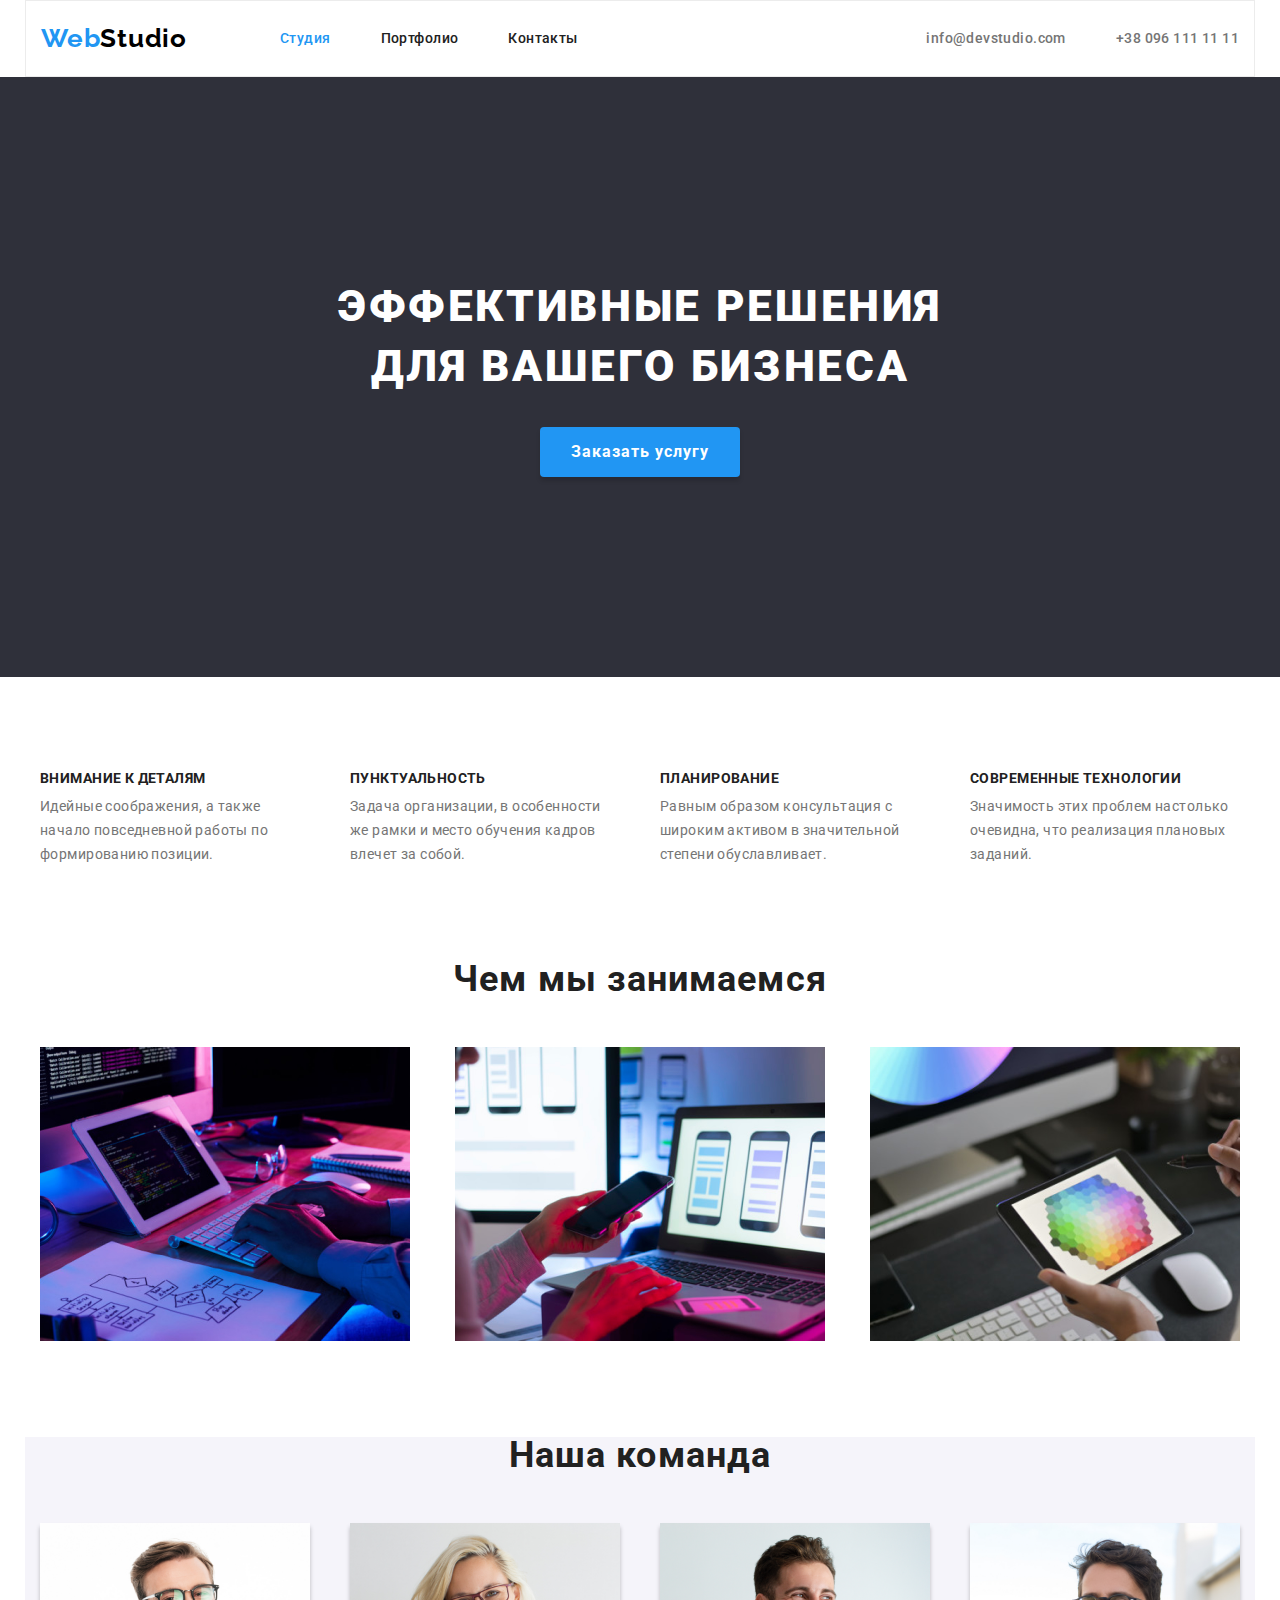
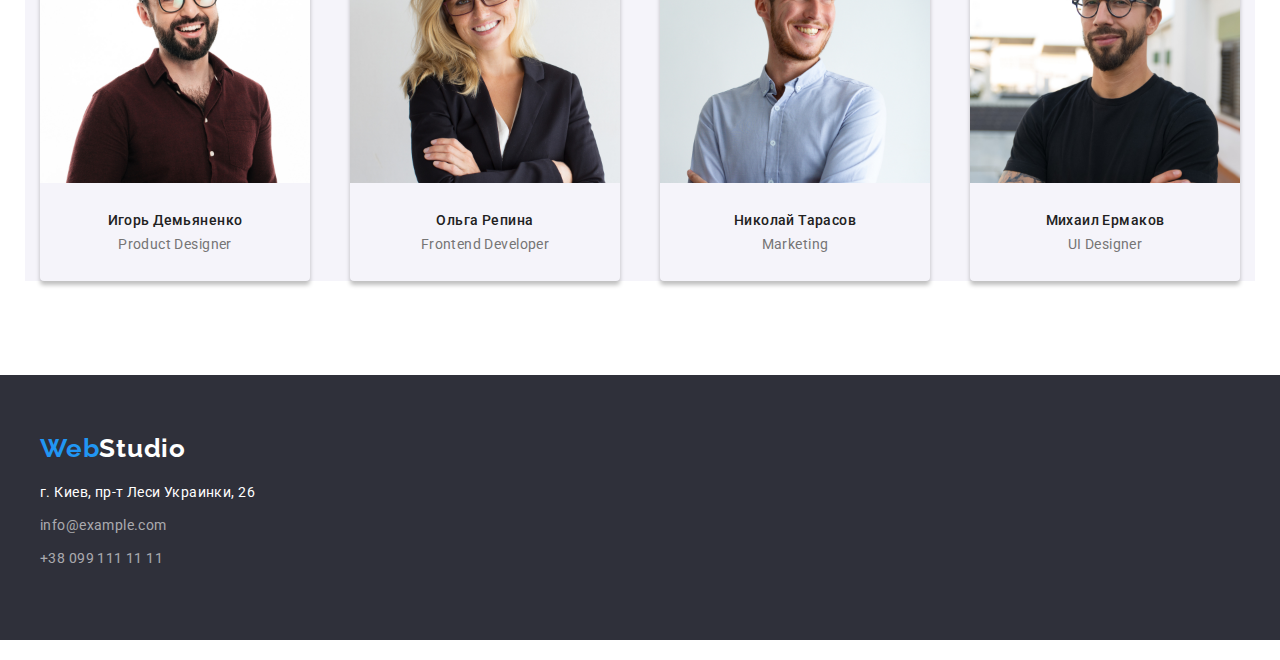
==== commit 1c887138: "thx" ====
--- a/index.html
+++ b/index.html
@@ -9,12 +9,13 @@
     <link rel="preconnect" href="https://fonts.googleapis.com">
     <link rel="preconnect" href="https://fonts.gstatic.com" crossorigin>
     <link href="https://fonts.googleapis.com/css2?family=Raleway:wght@700&family=Roboto:wght@400;500;700&display=swap" rel="stylesheet">
+    <link rel="stylesheet" href="https://cdnjs.cloudflare.com/ajax/libs/modern-normalize/1.1.0/modern-normalize.min.css">
     <link rel="stylesheet" href="./css/style.css">
     
 </head>
 <body>
     <!--header-->
-    <header class="header-content">
+    <header class="header-content container">
         <nav>
             <a class="header-logo" href="./index.html"><span>Web</span>Studio</a>
             <ul class="header-menu">
@@ -38,7 +39,7 @@
                 <button class="button" type="button">Заказать услугу </button> 
         </section>
         <!--spacial-->
-        <section class="spacials">
+        <section class="spacials container section">
             <!--Скрытая сторка-->
             <h2 class="spacial-slogan">Наши приемущества</h2>
             <ul>
@@ -57,7 +58,7 @@
             </ul>
         </section>
         <!--main-things-->
-        <section class="main-thing">    
+        <section class="main-thing container section">    
             <h2 class="main-header">Чем мы занимаемся</h2>
             <ul class="photo">
                 <li class="photo-item">
@@ -73,7 +74,7 @@
 
         </section>
        <!--team-->
-        <section class="main-team">    
+        <section class="main-team section container">    
             <h2 class="main-header">Наша команда</h2>
                 <ul class="photo-team">
                     <li class="team-item">
@@ -101,7 +102,7 @@
         </section>
         <!--footer-->
     <footer class="bottom" id="contacts">
-        <div class="container-footer">
+        <div class="container">
                     <a class="logo" href="/"><span>Web</span>Studio</a>
                 <address>
                     <ul class="adress">
--- a/css/style.css
+++ b/css/style.css
@@ -44,15 +44,15 @@
 /*header*/
 
 .header-content{
-    max-width: 1170px;
-    margin: 0 auto;
+   
     padding-top: 24px;
     padding-bottom: 25px;
     display: flex;
     align-items: center;
     justify-content: space-between;
-    border: 1px;
+    border: 1px solid;
     border-color:#ECECEC;
+    
 }
 
 /*navigation*/
@@ -82,11 +82,16 @@
 margin-left: 93px;
 font-weight: 500;
 font-size: 14px;
+
 }
 
 /*header-menu*/
 .header-menu li{
     margin-right: 50px;
+}
+
+.header-menu li:last-child, .header-contacts li:last-child {
+    margin-right: 0px;
 }
 
 .header-menu a {
@@ -192,10 +197,9 @@
 }
 
 /*list*/
-.spacials {
-    max-width: 1170px;
-    margin: 0 auto;
-    padding-top: 94px;
+.section {
+    margin-top: 94px;
+    margin-bottom: 94px;
 } 
 
 /*hidden chapter*/
@@ -222,7 +226,6 @@
 .spacial {
     width: 270px;
     font-size: 14px;
-    margin-bottom: 94px;
 }
 
 li > .spacial-heading {
@@ -240,12 +243,10 @@
 
 /*new*/
 .main-thing{
-    width: 1170px;
-    margin: 0 auto;
+
     display: flex;
     flex-direction: column;
     align-items: center;
-    margin-bottom: 94px;
 }
 
 
@@ -278,7 +279,6 @@
 font-size: 16px;
 color: #000;
 margin-right: 8px;
-margin-top: 94px;
 padding: 6px 22px;
 cursor: pointer;
 font-family: var(--main-font-family);
@@ -296,8 +296,7 @@
 /*portfolio-img-list*/
 
 .portfolio-photo {
-    width: 1170px;
-    margin: 0 auto;
+
     display: flex;
     flex-wrap: wrap;
     justify-content: space-around;
@@ -352,11 +351,9 @@
 
 .main-team {
 background-color: var(--medium-bg-color);
-padding-top: 94px;
 display: flex;
 flex-direction: column;
 align-items: center;
-padding-bottom: 94px;
 }
 
 .photo, 
@@ -390,8 +387,12 @@
 
 /*main-team*/
 
-.photo-team{
-   width: 1170px;
+.container{
+   width: 1230px;
+   padding-left: 15px;
+   padding-right: 15px;
+   margin-left: auto;
+   margin-right: auto;
 }
 
 .team-item {
@@ -456,17 +457,6 @@
     background-color: var(--dark-bg-color);
     padding-top: 60px;
 }
-.bottom-container {
-    width: 1170px;
-    margin: 0 auto;
-    display: flex;
-    align-items: flex-start;
-}
-
-.container-footer {
-width: 1170px;
-margin: auto;
-}
 
 /*logo-footer*/
 
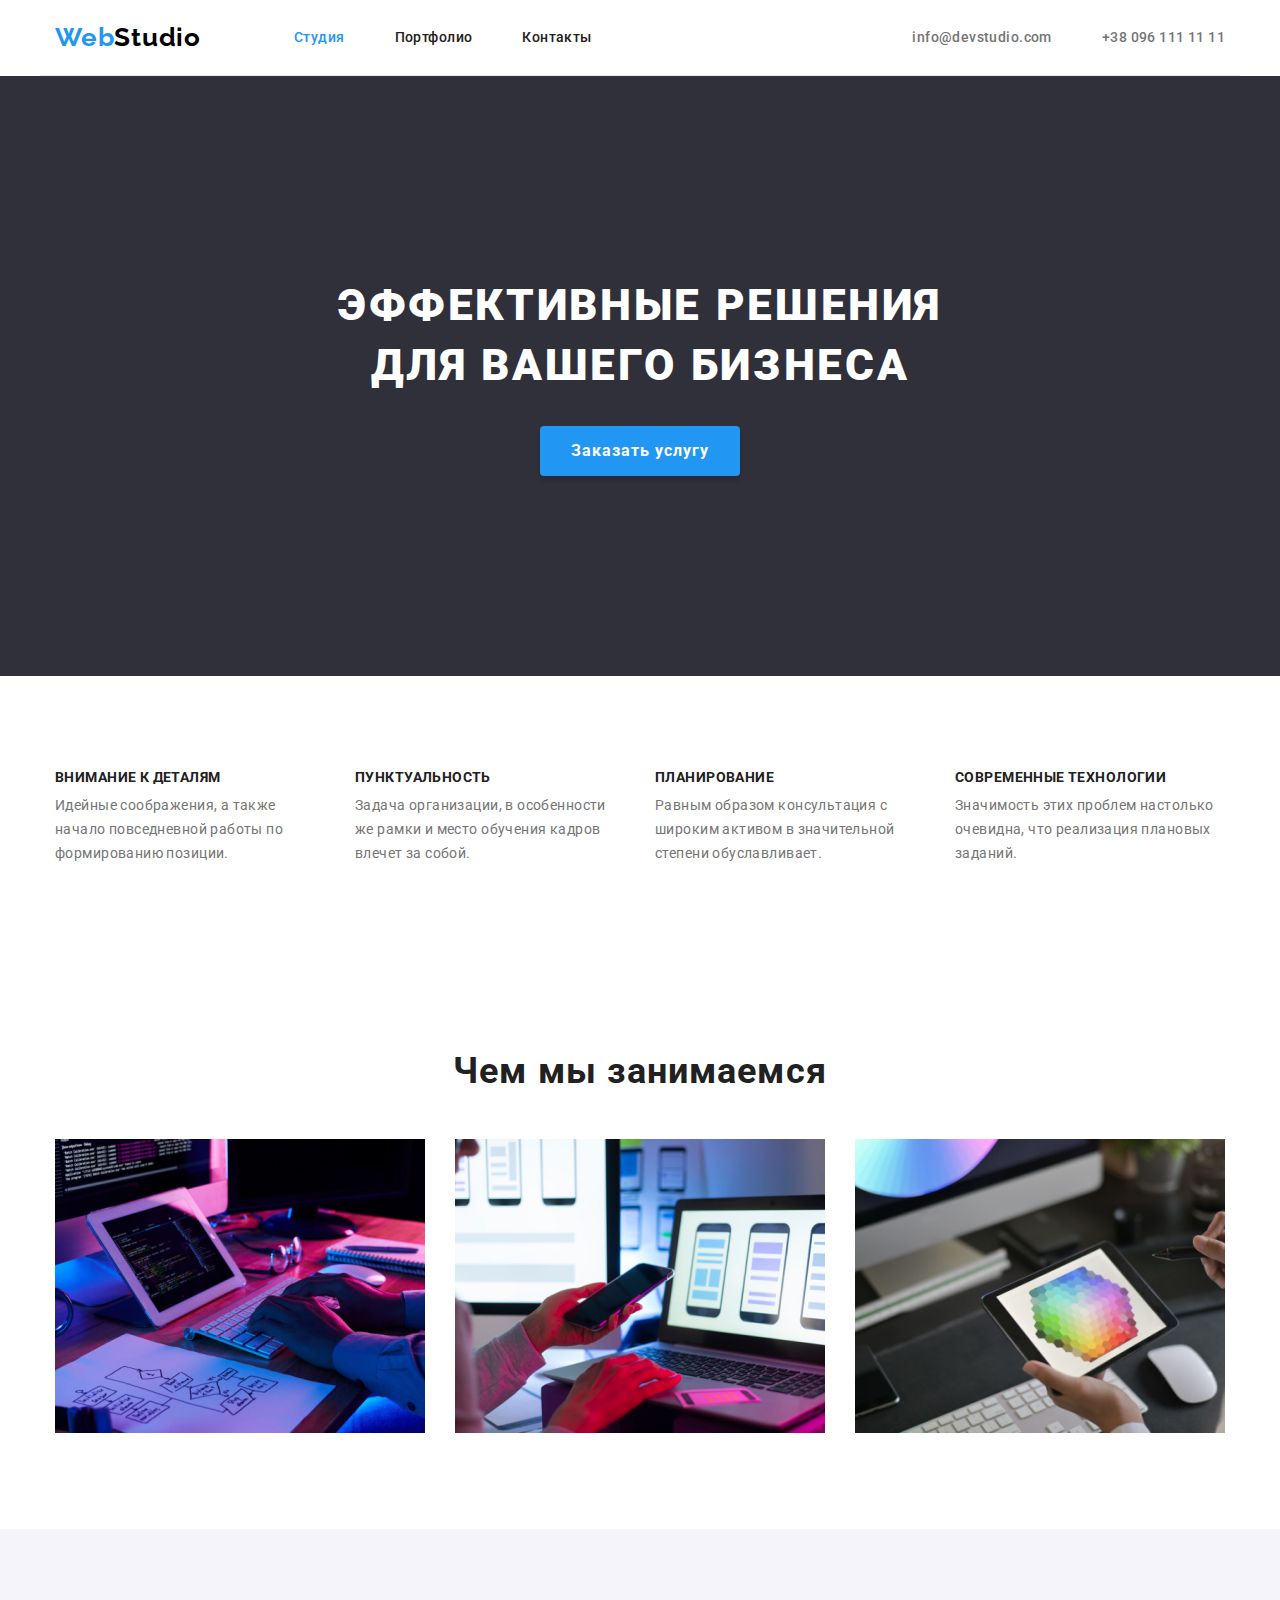
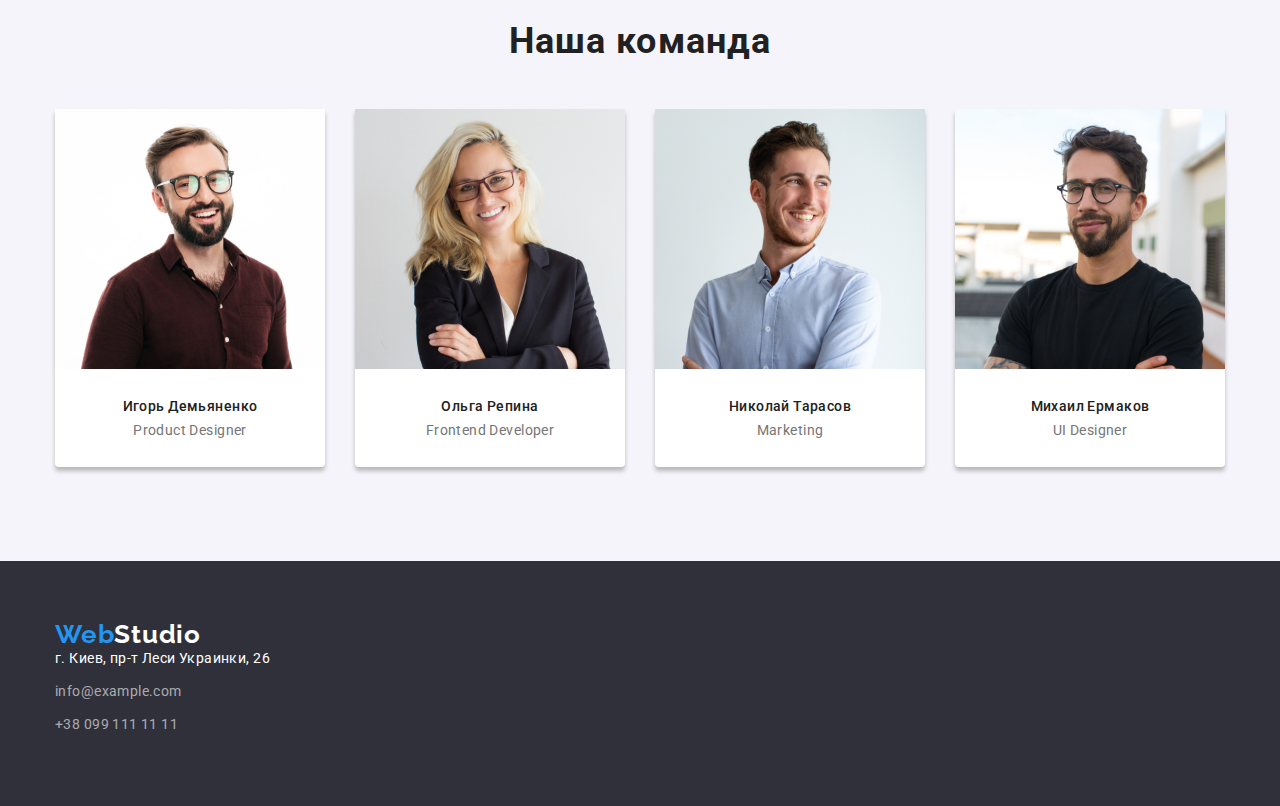
==== commit 097733c5: "thx" ====
--- a/index.html
+++ b/index.html
@@ -74,31 +74,33 @@
 
         </section>
        <!--team-->
-        <section class="main-team section container">    
-            <h2 class="main-header">Наша команда</h2>
-                <ul class="photo-team">
-                    <li class="team-item">
-                        <img class="team" src="./images/image5.jpg" width="270" height="260" alt="Фотографмя Игорь Демьяненко">
-                        <h3 class="team-item-header">Игорь Демьяненко</h3>
-                        <p class="taam-item-text">Product Designer</p>
-                    </li>
-                    
-                    <li class="team-item">
-                        <img class="team" src="./images/image6.jpg" width="270" height="260" alt="Фотография Ольга Репина">
-                        <h3 class="team-item-header">Ольга Репина</h3>
-                        <p class="taam-item-text">Frontend Developer</p>
-                    </li>
-                     <li class="team-item">
-                        <img class="team" src="./images/image8.jpg" width="270" height="260"  alt="Фотография Николай Тарасов">
-                        <h3  class="team-item-header">Николай Тарасов</h3>
-                        <p class="taam-item-text">Marketing</p>
-                    </li>
-                    <li class="team-item">
-                        <img class="team" src="./images/image7.jpg" width="270" height="260"  alt="Фотография Михаил Ермаков">
-                        <h3  class="team-item-header">Михаил Ермаков</h3>
-                        <p class="taam-item-text">UI Designer</p>
-                    </li>
-                </ul>
+        <section class="main-team section">    
+            <div class="container">
+                <h2 class="main-header">Наша команда</h2>
+                    <ul class="photo-team">
+                        <li class="team-item">
+                            <img class="team" src="./images/image5.jpg" width="270" height="260" alt="Фотографмя Игорь Демьяненко">
+                            <h3 class="team-item-header">Игорь Демьяненко</h3>
+                            <p class="taam-item-text">Product Designer</p>
+                        </li>
+                        
+                        <li class="team-item">
+                            <img class="team" src="./images/image6.jpg" width="270" height="260" alt="Фотография Ольга Репина">
+                            <h3 class="team-item-header">Ольга Репина</h3>
+                            <p class="taam-item-text">Frontend Developer</p>
+                        </li>
+                        <li class="team-item">
+                            <img class="team" src="./images/image8.jpg" width="270" height="260"  alt="Фотография Николай Тарасов">
+                            <h3  class="team-item-header">Николай Тарасов</h3>
+                            <p class="taam-item-text">Marketing</p>
+                        </li>
+                        <li class="team-item">
+                            <img class="team" src="./images/image7.jpg" width="270" height="260"  alt="Фотография Михаил Ермаков">
+                            <h3  class="team-item-header">Михаил Ермаков</h3>
+                            <p class="taam-item-text">UI Designer</p>
+                        </li>
+                    </ul>
+            </div>
         </section>
         <!--footer-->
     <footer class="bottom" id="contacts">
--- a/css/style.css
+++ b/css/style.css
@@ -50,7 +50,7 @@
     display: flex;
     align-items: center;
     justify-content: space-between;
-    border: 1px solid;
+    border-bottom: 1px solid;
     border-color:#ECECEC;
     
 }
@@ -143,7 +143,8 @@
 
 /*banner*/
 .banner {
-    height: 600px;
+    padding-top: 200px;    
+    padding-bottom: 200px;
     background-color: var(--dark-bg-color);
     display: flex;
     flex-direction: column;
@@ -198,8 +199,8 @@
 
 /*list*/
 .section {
-    margin-top: 94px;
-    margin-bottom: 94px;
+    padding-top: 94px;
+    padding-bottom: 94px;
 } 
 
 /*hidden chapter*/
@@ -347,6 +348,7 @@
     color: var(--header-color);
     letter-spacing: 0.03em;
     margin-bottom: 50px;
+    text-align: center;
 }
 
 .main-team {
@@ -388,7 +390,7 @@
 /*main-team*/
 
 .container{
-   width: 1230px;
+   width: 1200px;
    padding-left: 15px;
    padding-right: 15px;
    margin-left: auto;
@@ -404,6 +406,7 @@
     border-bottom-left-radius: 4px;
     border-bottom-right-radius: 4px;
     transition: all 0.3s ease;
+    background-color: var(--main-bg-color);;
 }
 
 .team-item:hover {
@@ -461,7 +464,6 @@
 /*logo-footer*/
 
 .logo, .bottom {
-    margin-bottom: 20px;
     display: block;
     color: var(--main-bg-color);
 
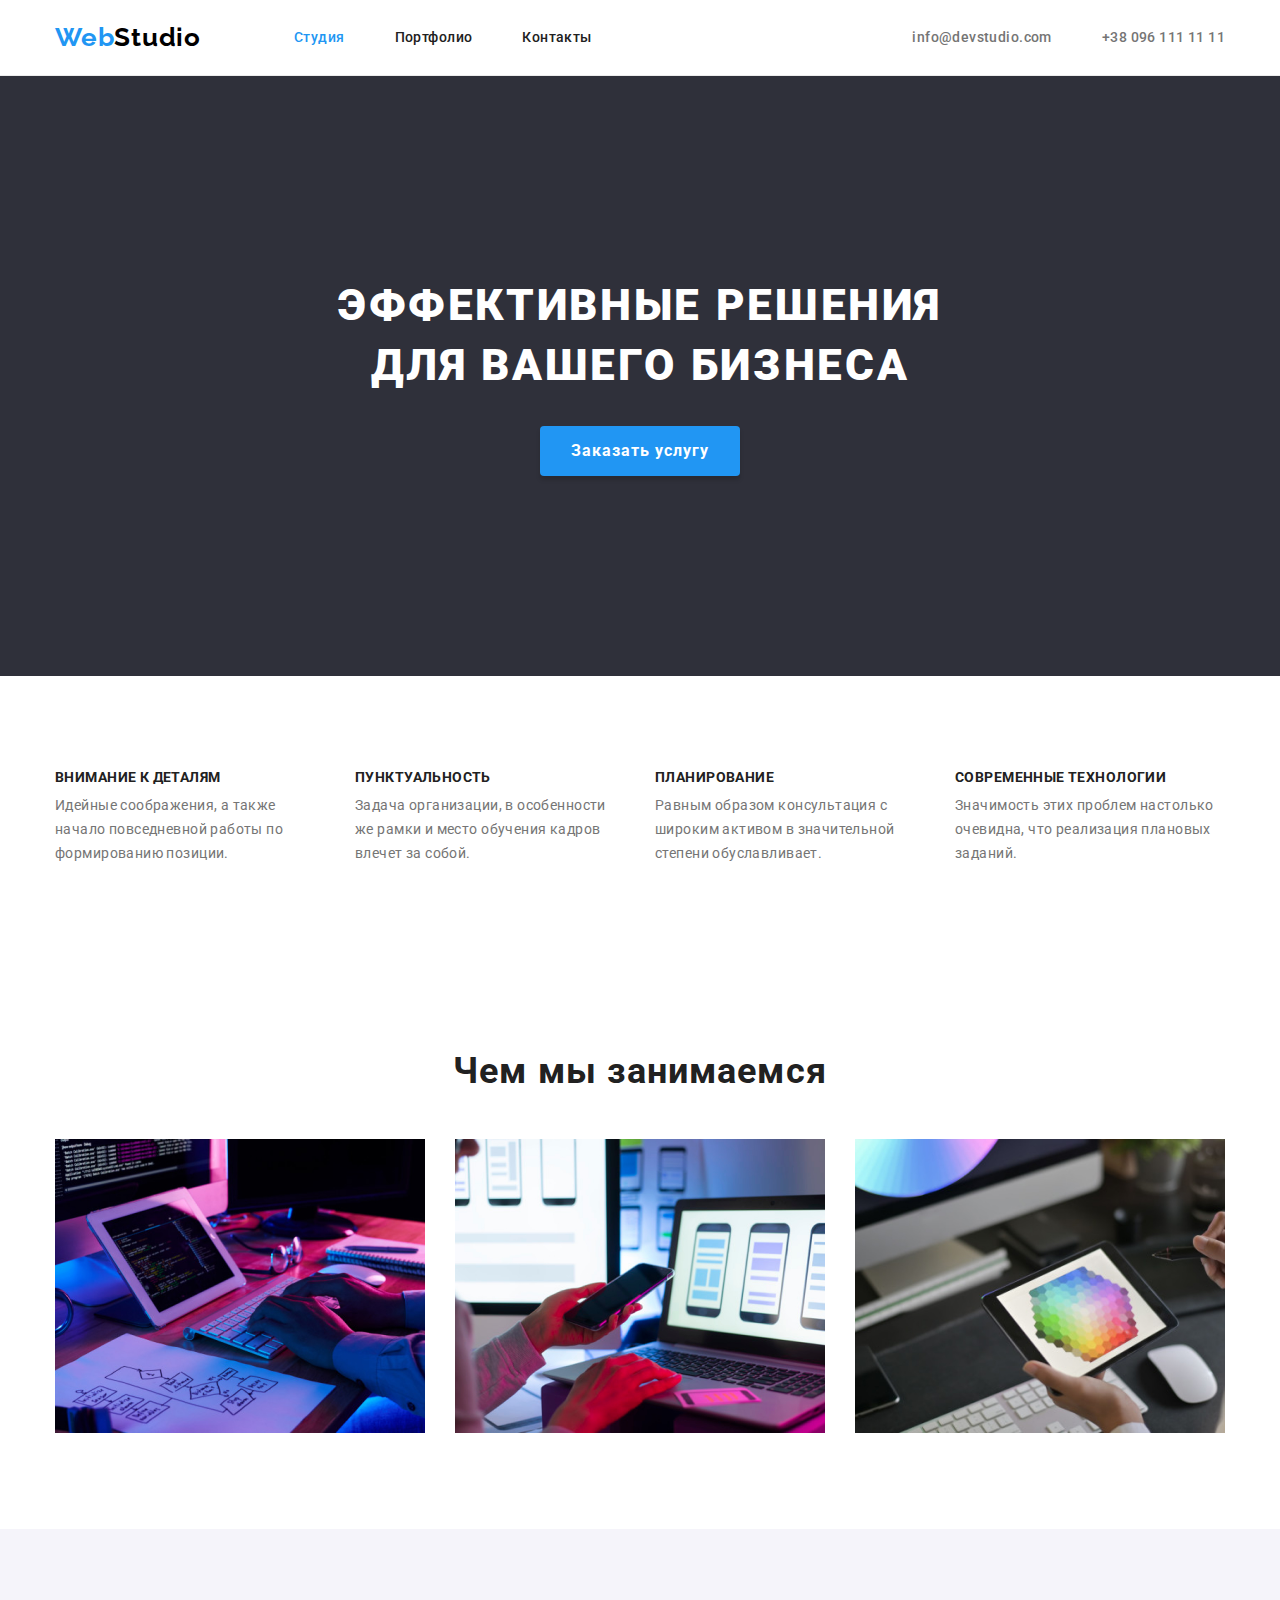
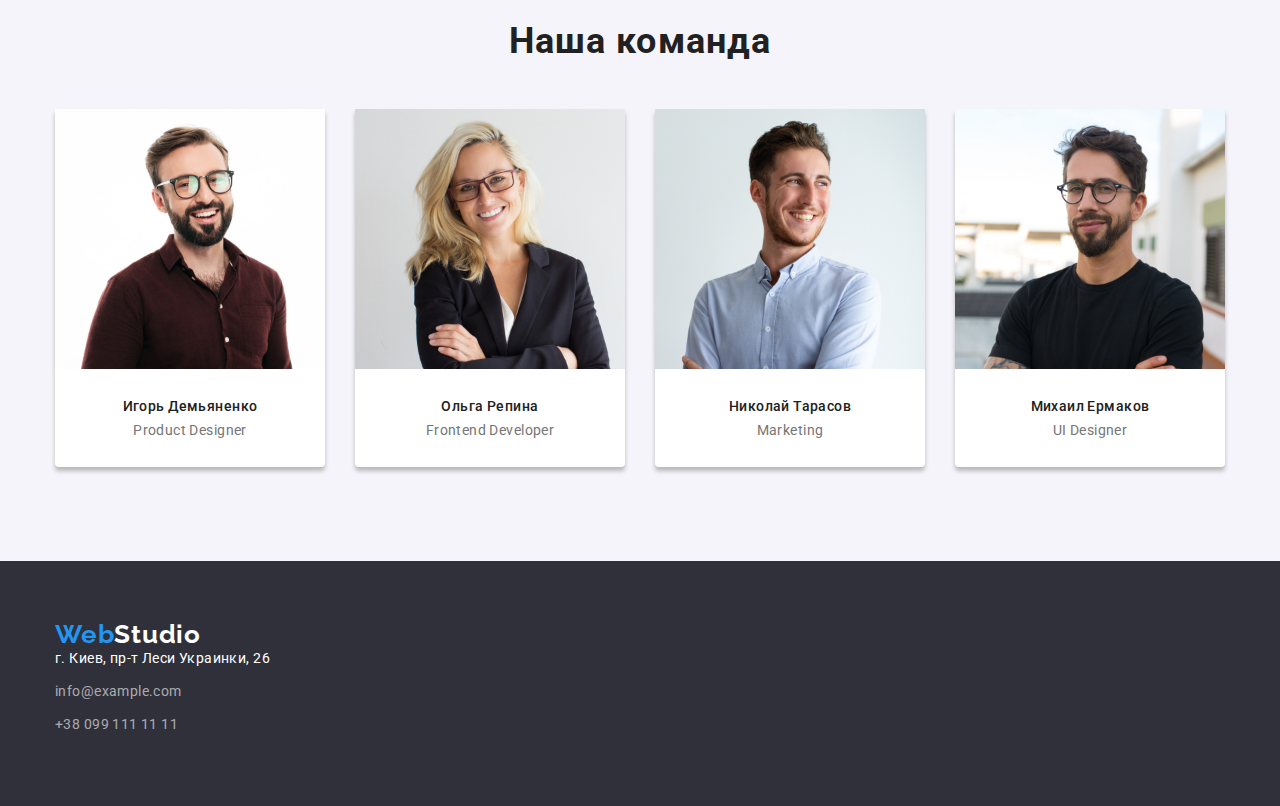
==== commit c153529a: "thx" ====
--- a/index.html
+++ b/index.html
@@ -15,20 +15,22 @@
 </head>
 <body>
     <!--header-->
-    <header class="header-content container">
-        <nav>
-            <a class="header-logo" href="./index.html"><span>Web</span>Studio</a>
-            <ul class="header-menu">
-                <li><a class="link-active" href="./index.html">Студия</a></li>
-                <li><a href="./portfolio.html">Портфолио</a></li>
-                <li><a href="/">Контакты</a></li>
+    <header class="header-content">
+        <div class="container flexbox">
+            <nav>
+                <a class="header-logo" href="./index.html"><span>Web</span>Studio</a>
+                <ul class="header-menu">
+                    <li><a class="link-active" href="./index.html">Студия</a></li>
+                    <li><a href="./portfolio.html">Портфолио</a></li>
+                    <li><a href="/">Контакты</a></li>
+                </ul>
+            </nav>
+            <ul class="header-contacts">
+                <li>
+                <a class="header-email-contact" href="mailto:ingo@devstudio.com">info@devstudio.com</a></li>
+                <li><a class="header-phone" href="tel:380961111111">+38 096 111 11 11</a></li>
             </ul>
-        </nav>
-        <ul class="header-contacts">
-            <li>
-            <a class="header-email-contact" href="mailto:ingo@devstudio.com">info@devstudio.com</a></li>
-            <li><a class="header-phone" href="tel:380961111111">+38 096 111 11 11</a></li>
-        </ul>
+        </div>
         
     </header>
     <!--main-->
--- a/css/style.css
+++ b/css/style.css
@@ -44,17 +44,18 @@
 /*header*/
 
 .header-content{
-   
     padding-top: 24px;
     padding-bottom: 25px;
+    border-bottom: 1px solid;
+    border-color:#ECECEC;
+}
+
+.flexbox{
     display: flex;
     align-items: center;
     justify-content: space-between;
-    border-bottom: 1px solid;
-    border-color:#ECECEC;
     
 }
-
 /*navigation*/
 
 nav{
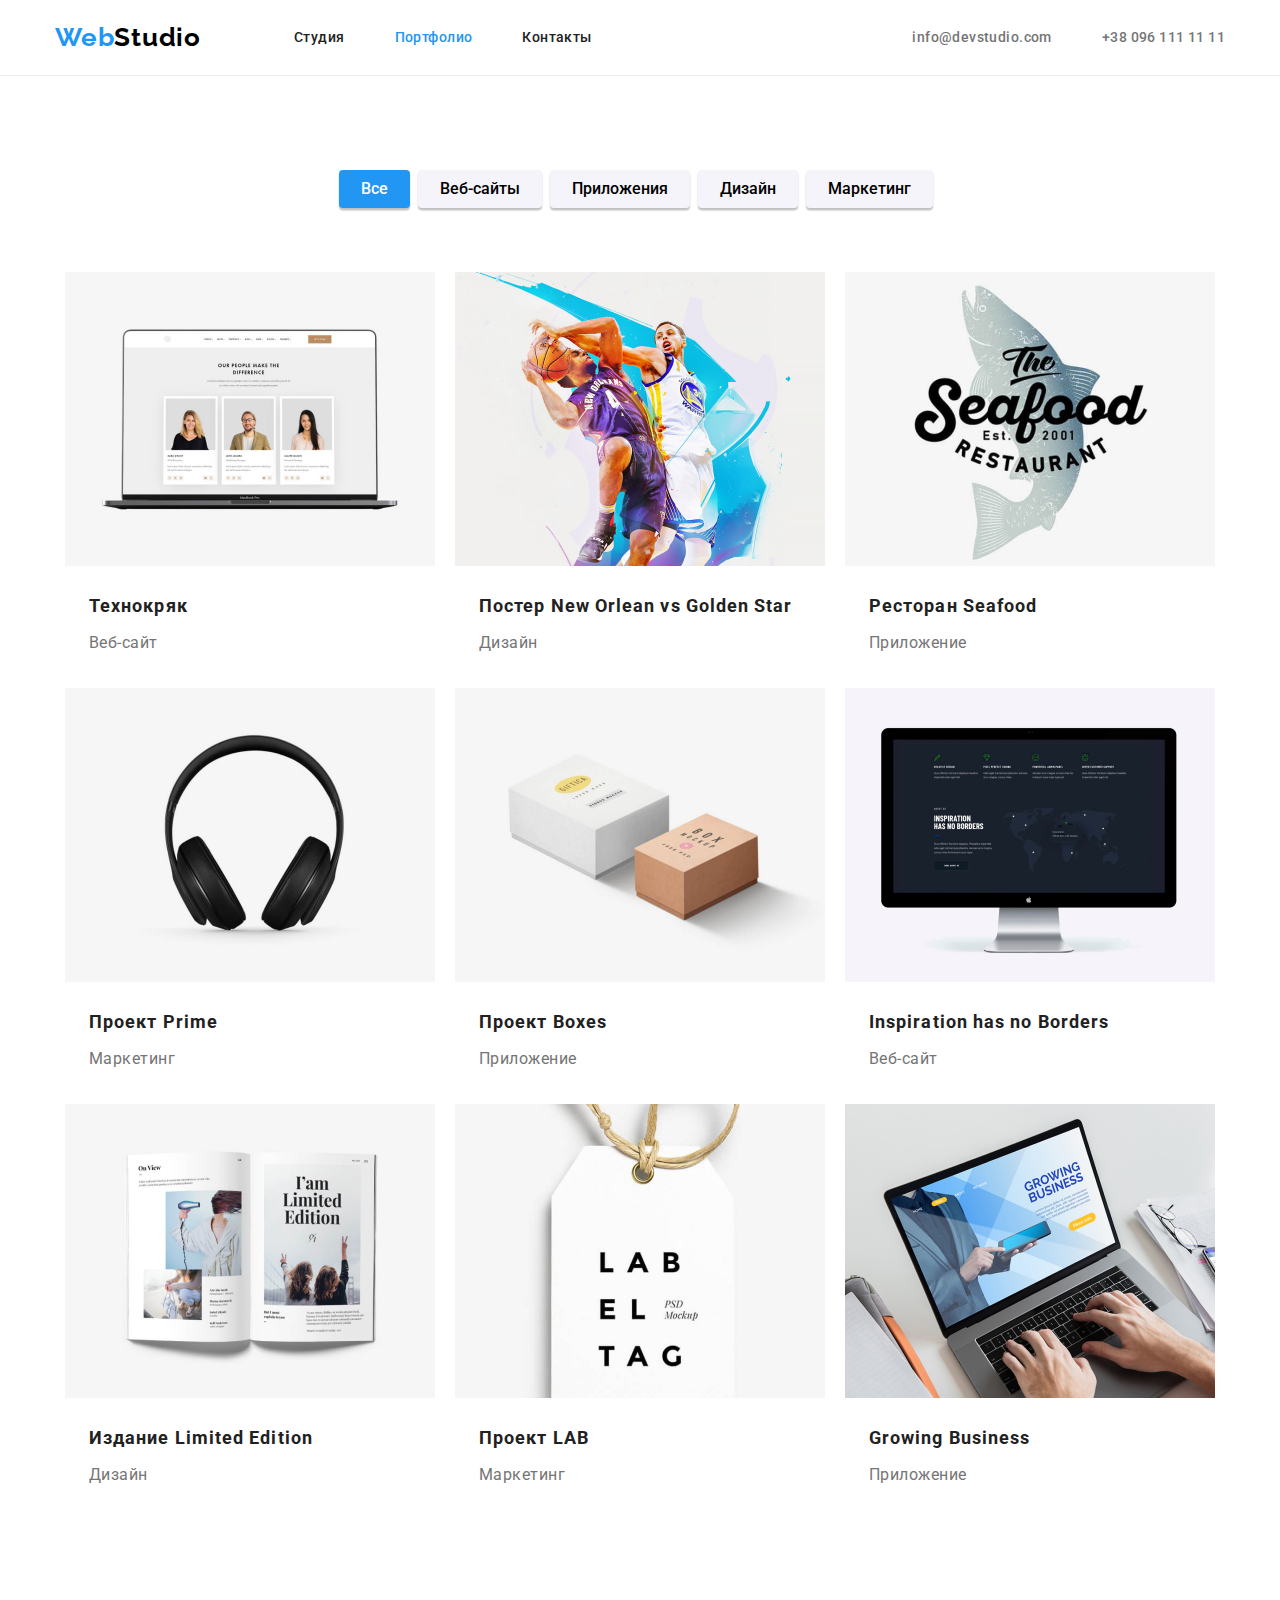
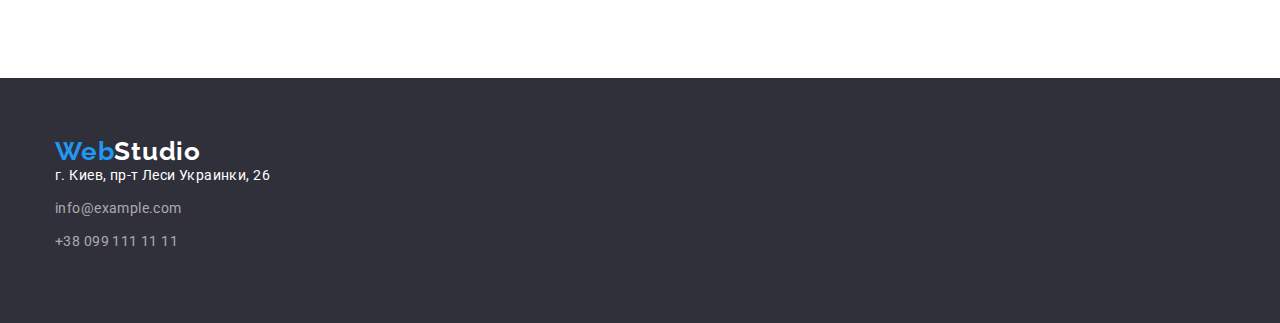
==== commit 33f76f66: "Update index.html" ====
--- a/index.html
+++ b/index.html
@@ -1,27 +1,26 @@
-
 <!DOCTYPE html>
 <html lang="ru">
 <head>
     <meta charset="UTF-8">
     <meta http-equiv="X-UA-Compatible" content="IE=edge">
     <meta name="viewport" content="width=device-width, initial-scale=1.0">
-    <title>WebStudio</title>
+    <title>Document</title>
     <link rel="preconnect" href="https://fonts.googleapis.com">
     <link rel="preconnect" href="https://fonts.gstatic.com" crossorigin>
-    <link href="https://fonts.googleapis.com/css2?family=Raleway:wght@700&family=Roboto:wght@400;500;700&display=swap" rel="stylesheet">
+    <link href="https://fonts.googleapis.com/css2?family=Raleway:ital,wght@0,100;0,200;0,300;0,400;0,500;0,600;0,700;0,800;0,900;1,100;1,200;1,300;1,400;1,500;1,600;1,700;1,800;1,900&display=swap" rel="stylesheet">
+    <link href="https://fonts.googleapis.com/css2?family=Roboto:ital,wght@0,100;0,300;0,400;0,500;0,700;0,900;1,100;1,300;1,400;1,500;1,700;1,900&display=swap" rel="stylesheet">
     <link rel="stylesheet" href="https://cdnjs.cloudflare.com/ajax/libs/modern-normalize/1.1.0/modern-normalize.min.css">
     <link rel="stylesheet" href="./css/style.css">
-    
 </head>
+<!---->
 <body>
-    <!--header-->
     <header class="header-content">
         <div class="container flexbox">
             <nav>
                 <a class="header-logo" href="./index.html"><span>Web</span>Studio</a>
                 <ul class="header-menu">
-                    <li><a class="link-active" href="./index.html">Студия</a></li>
-                    <li><a href="./portfolio.html">Портфолио</a></li>
+                    <li><a href="./index.html">Студия</a></li>
+                    <li><a class="link-active" href="./portfolio.html">Портфолио</a></li>
                     <li><a href="/">Контакты</a></li>
                 </ul>
             </nav>
@@ -31,80 +30,78 @@
                 <li><a class="header-phone" href="tel:380961111111">+38 096 111 11 11</a></li>
             </ul>
         </div>
-        
     </header>
-    <!--main-->
+<!--main-->
     <main>
-        <!--banner-->
-        <section class="banner">
-                <h1>Эффективные решения для вашего бизнеса</h1>
-                <button class="button" type="button">Заказать услугу </button> 
-        </section>
-        <!--spacial-->
-        <section class="spacials container section">
-            <!--Скрытая сторка-->
-            <h2 class="spacial-slogan">Наши приемущества</h2>
-            <ul>
-                <li class="spacial">
-                    <h3 class="spacial-heading">Внимание к деталям</h3>
-                   <p class="spacial-text"> Идейные соображения, а также начало повседневной работы по формированию позиции.</p></li>
-                <li class="spacial">
-                    <h3 class="spacial-heading">Пунктуальность</h3>
-                   <p class="spacial-text"> Задача организации, в особенности же рамки и место обучения кадров влечет за собой.</p></li>
-                <li class="spacial">
-                    <h3 class="spacial-heading">Планирование</h3>
-                   <p class="spacial-text"> Равным образом консультация с широким активом в значительной степени обуславливает.</p></li>
-                <li class="spacial">
-                    <h3 class="spacial-heading">Современные технологии</h3>
-                   <p class="spacial-text"> Значимость этих проблем настолько очевидна, что реализация плановых заданий.</p></li>
-            </ul>
-        </section>
-        <!--main-things-->
-        <section class="main-thing container section">    
-            <h2 class="main-header">Чем мы занимаемся</h2>
-            <ul class="photo">
-                <li class="photo-item">
-                    <img class="thing" src="./images/image2.jpg" width="370" height="294" alt="Фотография Десктопные приложения">
-                </li>
-                <li class="photo-item">
-                    <img class="thing" src="./images/image3.jpg" width="370" height="294" alt="Фотография Мобильние приложения">
-                </li>
-                <li class="photo-item">
-                    <img class="thing" src="./images/image4.jpg" width="370" height="294"  alt="Фотография Дизайнерские решения">
-                </li>
-            </ul>
-
-        </section>
-       <!--team-->
-        <section class="main-team section">    
+        <section class="portfolio-class section">  
             <div class="container">
-                <h2 class="main-header">Наша команда</h2>
-                    <ul class="photo-team">
-                        <li class="team-item">
-                            <img class="team" src="./images/image5.jpg" width="270" height="260" alt="Фотографмя Игорь Демьяненко">
-                            <h3 class="team-item-header">Игорь Демьяненко</h3>
-                            <p class="taam-item-text">Product Designer</p>
+                <ul class="list-button">
+                    <ul class="buttons">
+                        <li class="button-item">
+                        <button class="button-project btn-active" type="button">Все</button></li>
+                        <li class="button-item">
+                        <button class ="button-project" type="button">Веб-сайты</button></li>
+                        <li class="button-item">
+                        <button class="button-project"  type="button">Приложения</button></li>
+                        <li class="button-item">
+                        <button class="button-project" type="button">Дизайн</button></li>
+                        <li class="button-item">
+                        <button class="button-project" type="button">Маркетинг</button></li>
+                    </ul>
+                </ul>  
+                <h2 class="spacial-slogan">Наши работы</h2>
+           
+                <ul class="portfolio-photo ">
+                    <li class="portfolio-team">
+                        <img class="portfolio-item" src="./images/image9.jpg" width="370" alt="thing">
+                        <h3  class="team-heading">Технокряк</h3>
+                        <p class="team-text">Веб-сайт</p>
+                    </li>
+                        <li class="portfolio-team">
+                            <img class="portfolio-item" src="./images/image10.jpg" width="370" alt="thing">
+                            <h3 class="team-heading">Постер New Orlean vs Golden Star</h3>
+                            <p class="team-text">Дизайн</p>
                         </li>
-                        
-                        <li class="team-item">
-                            <img class="team" src="./images/image6.jpg" width="270" height="260" alt="Фотография Ольга Репина">
-                            <h3 class="team-item-header">Ольга Репина</h3>
-                            <p class="taam-item-text">Frontend Developer</p>
+                        <li class="portfolio-team">
+                            <img class="portfolio-item" src="./images/image11.jpg" width="370" alt="thing">
+                            <h3  class="team-heading">Ресторан Seafood</h3>
+                            <p class="team-text">Приложение</p>
                         </li>
-                        <li class="team-item">
-                            <img class="team" src="./images/image8.jpg" width="270" height="260"  alt="Фотография Николай Тарасов">
-                            <h3  class="team-item-header">Николай Тарасов</h3>
-                            <p class="taam-item-text">Marketing</p>
+                    
+                        <li class="portfolio-team">
+                            <img class="portfolio-item" src="./images/image12.jpg" width="370" alt="thing">
+                            <h3  class="team-heading">Проект Prime</h3>
+                            <p class="team-text">Маркетинг</p>
                         </li>
-                        <li class="team-item">
-                            <img class="team" src="./images/image7.jpg" width="270" height="260"  alt="Фотография Михаил Ермаков">
-                            <h3  class="team-item-header">Михаил Ермаков</h3>
-                            <p class="taam-item-text">UI Designer</p>
+                        <li class="portfolio-team">
+                            <img class="portfolio-item" src="./images/image13.jpg" width="370" alt="thing">
+                            <h3  class="team-heading">Проект Boxes</h3>
+                            <p class="team-text">Приложение</p>
                         </li>
-                    </ul>
+                        <li class="portfolio-team">
+                            <img class="portfolio-item" src="./images/image14.jpg" width="370" alt="thing">
+                            <h3  class="team-heading">Inspiration has no Borders</h3>
+                            <p class="team-text">Веб-сайт</p>
+                        </li>
+                        <li class="portfolio-team">
+                            <img class="portfolio-item" src="./images/image15.jpg" width="370" alt="thing">
+                            <h3  class="team-heading">Издание Limited Edition</h3>
+                            <p class="team-text">Дизайн</p>
+                        </li>
+                        <li class="portfolio-team">
+                            <img class="portfolio-item" src="./images/image16.jpg" width="370" alt="thing">
+                            <h3  class="team-heading">Проект LAB</h3>
+                            <p class="team-text">Маркетинг</p>
+                        </li>
+                        <li class="portfolio-team">
+                            <img class="portfolio-item" src="./images/image17.jpg" width="370" alt="thing">
+                            <h3  class="team-heading">Growing Business</h3>
+                            <p class="team-text">Приложение</p>
+                        </li>
+                </ul>
             </div>
         </section>
-        <!--footer-->
+    </main>
     <footer class="bottom" id="contacts">
         <div class="container">
                     <a class="logo" href="/"><span>Web</span>Studio</a>
@@ -120,6 +117,6 @@
                 </address> 
         </div>
     </footer>
-    </main>
+    
 </body>
 </html>
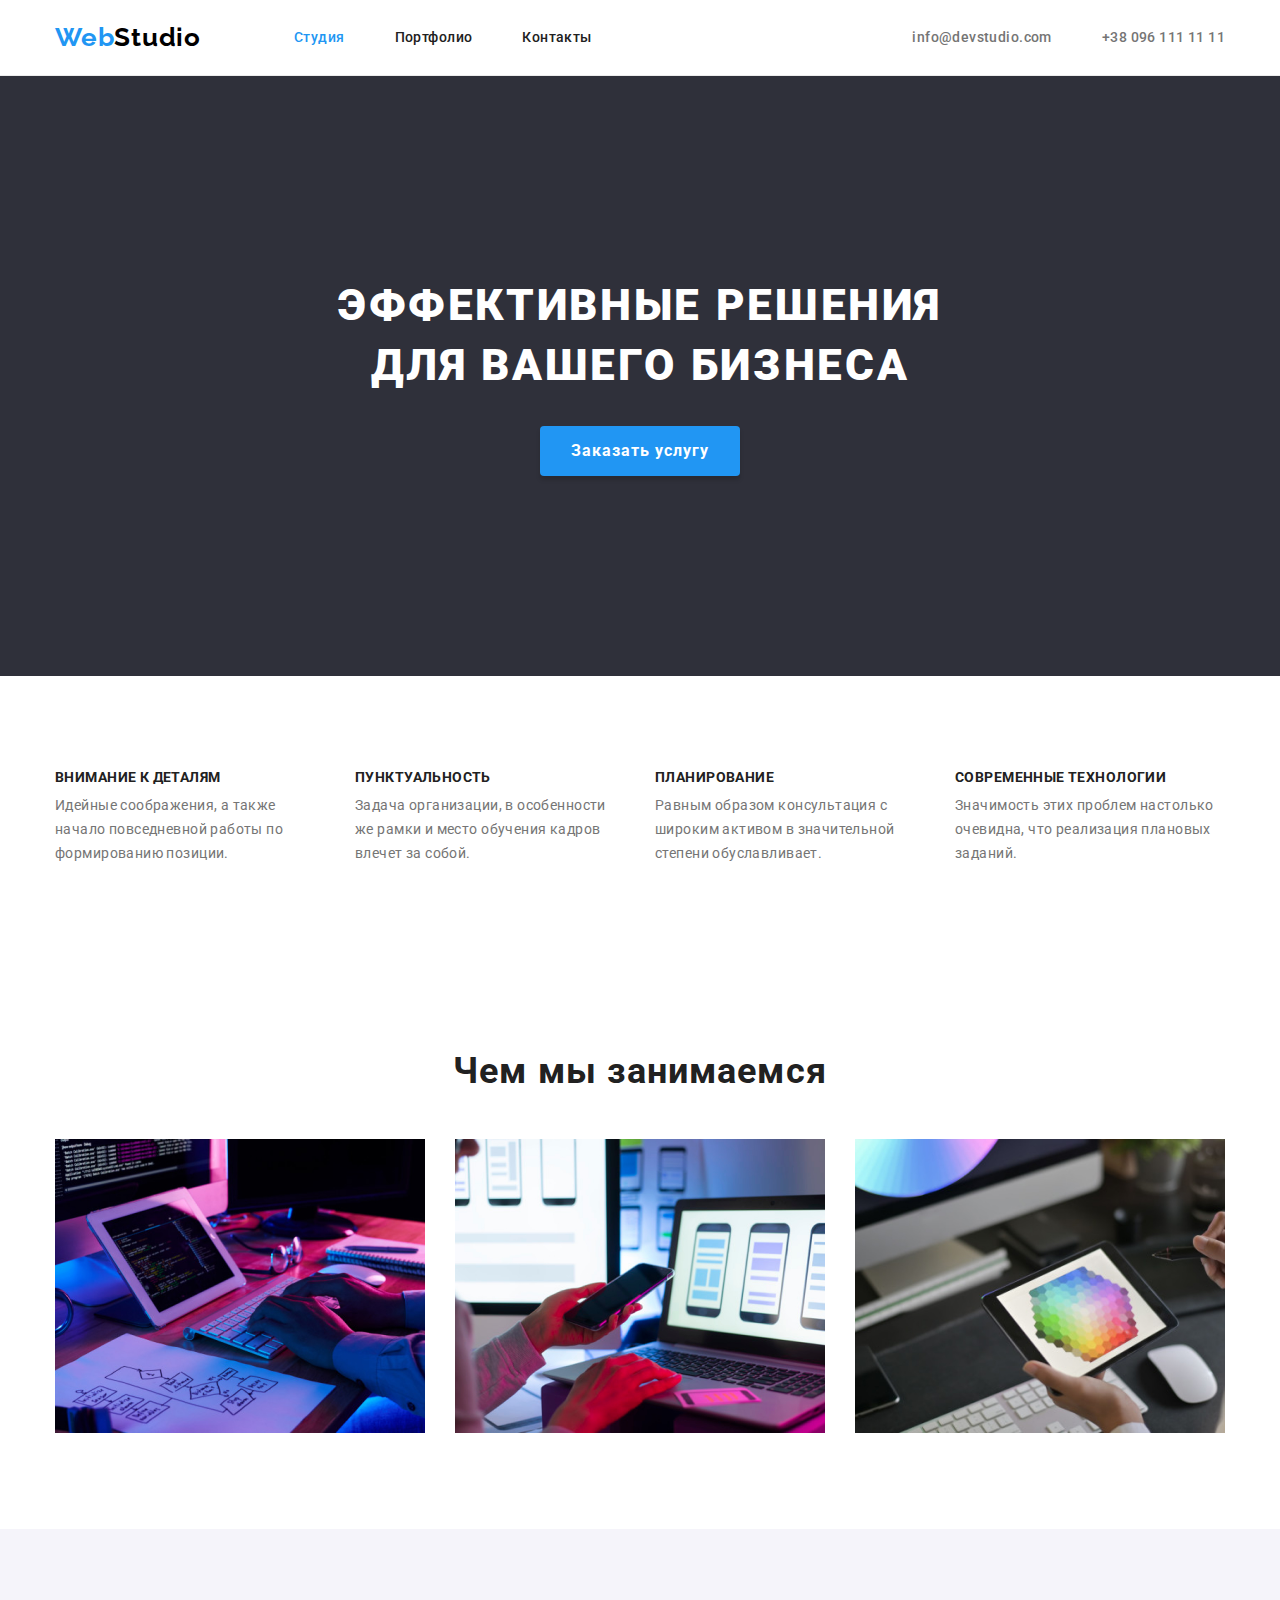
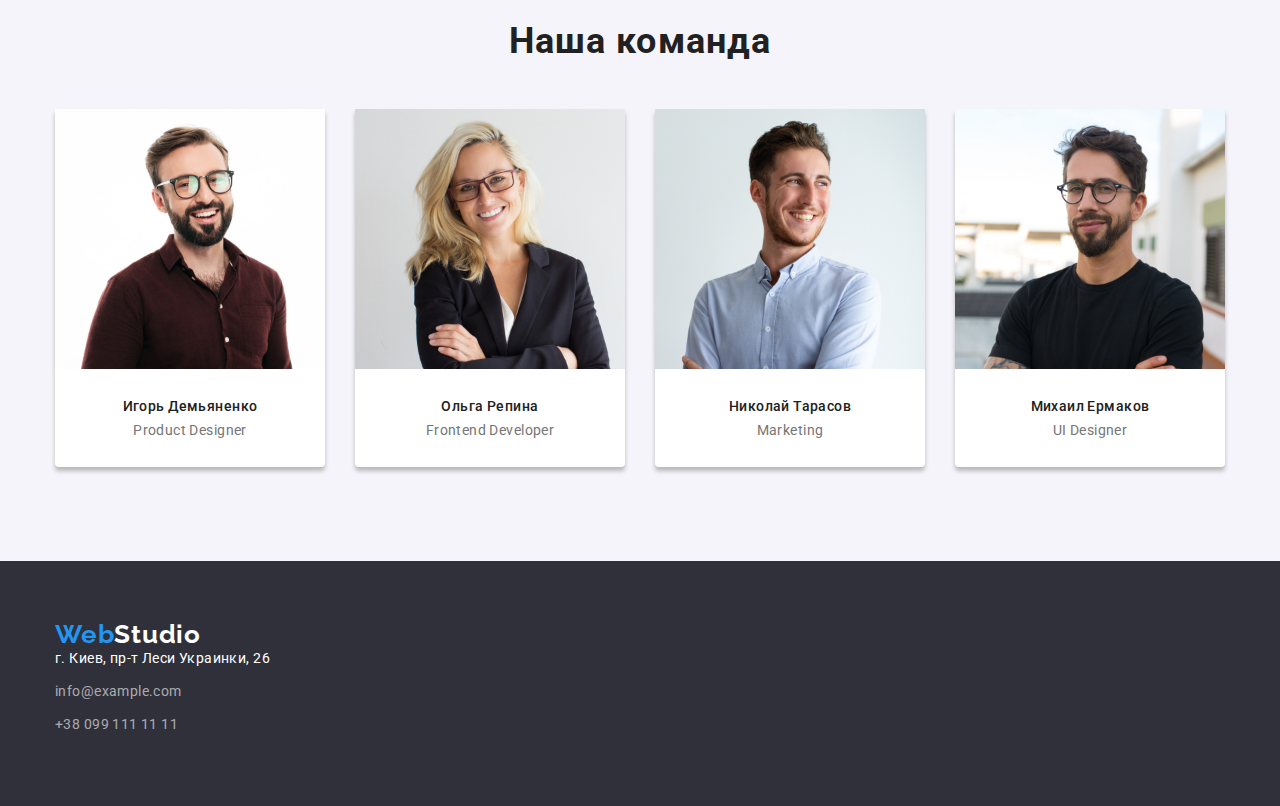
==== commit 500bec45: "thx" ====
--- a/index.html
+++ b/index.html
@@ -1,26 +1,27 @@
+
 <!DOCTYPE html>
 <html lang="ru">
 <head>
     <meta charset="UTF-8">
     <meta http-equiv="X-UA-Compatible" content="IE=edge">
     <meta name="viewport" content="width=device-width, initial-scale=1.0">
-    <title>Document</title>
+    <title>WebStudio</title>
     <link rel="preconnect" href="https://fonts.googleapis.com">
     <link rel="preconnect" href="https://fonts.gstatic.com" crossorigin>
-    <link href="https://fonts.googleapis.com/css2?family=Raleway:ital,wght@0,100;0,200;0,300;0,400;0,500;0,600;0,700;0,800;0,900;1,100;1,200;1,300;1,400;1,500;1,600;1,700;1,800;1,900&display=swap" rel="stylesheet">
-    <link href="https://fonts.googleapis.com/css2?family=Roboto:ital,wght@0,100;0,300;0,400;0,500;0,700;0,900;1,100;1,300;1,400;1,500;1,700;1,900&display=swap" rel="stylesheet">
+    <link href="https://fonts.googleapis.com/css2?family=Raleway:wght@700&family=Roboto:wght@400;500;700&display=swap" rel="stylesheet">
     <link rel="stylesheet" href="https://cdnjs.cloudflare.com/ajax/libs/modern-normalize/1.1.0/modern-normalize.min.css">
     <link rel="stylesheet" href="./css/style.css">
+    
 </head>
-<!---->
 <body>
+    <!--header-->
     <header class="header-content">
         <div class="container flexbox">
             <nav>
                 <a class="header-logo" href="./index.html"><span>Web</span>Studio</a>
                 <ul class="header-menu">
-                    <li><a href="./index.html">Студия</a></li>
-                    <li><a class="link-active" href="./portfolio.html">Портфолио</a></li>
+                    <li><a class="link-active" href="./index.html">Студия</a></li>
+                    <li><a href="./portfolio.html">Портфолио</a></li>
                     <li><a href="/">Контакты</a></li>
                 </ul>
             </nav>
@@ -30,93 +31,97 @@
                 <li><a class="header-phone" href="tel:380961111111">+38 096 111 11 11</a></li>
             </ul>
         </div>
+        
     </header>
-<!--main-->
+    <!--main-->
     <main>
-        <section class="portfolio-class section">  
+        <!--banner-->
+        <section class="banner">
+                <h1>Эффективные решения для вашего бизнеса</h1>
+                <button class="button" type="button">Заказать услугу </button> 
+        </section>
+        <!--spacial-->
+        <section class="spacials container section">
+            <!--Скрытая сторка-->
+            <h2 class="spacial-slogan">Наши приемущества</h2>
+            <ul>
+                <li class="spacial">
+                    <h3 class="spacial-heading">Внимание к деталям</h3>
+                   <p class="spacial-text"> Идейные соображения, а также начало повседневной работы по формированию позиции.</p></li>
+                <li class="spacial">
+                    <h3 class="spacial-heading">Пунктуальность</h3>
+                   <p class="spacial-text"> Задача организации, в особенности же рамки и место обучения кадров влечет за собой.</p></li>
+                <li class="spacial">
+                    <h3 class="spacial-heading">Планирование</h3>
+                   <p class="spacial-text"> Равным образом консультация с широким активом в значительной степени обуславливает.</p></li>
+                <li class="spacial">
+                    <h3 class="spacial-heading">Современные технологии</h3>
+                   <p class="spacial-text"> Значимость этих проблем настолько очевидна, что реализация плановых заданий.</p></li>
+            </ul>
+        </section>
+        <!--main-things-->
+        <section class="main-thing container section">    
+            <h2 class="main-header">Чем мы занимаемся</h2>
+            <ul class="photo">
+                <li class="photo-item">
+                    <img class="thing" src="./images/image2.jpg" width="370" height="294" alt="Фотография Десктопные приложения">
+                </li>
+                <li class="photo-item">
+                    <img class="thing" src="./images/image3.jpg" width="370" height="294" alt="Фотография Мобильние приложения">
+                </li>
+                <li class="photo-item">
+                    <img class="thing" src="./images/image4.jpg" width="370" height="294"  alt="Фотография Дизайнерские решения">
+                </li>
+            </ul>
+
+        </section>
+       <!--team-->
+        <section class="main-team section">    
             <div class="container">
-                <ul class="list-button">
-                    <ul class="buttons">
-                        <li class="button-item">
-                        <button class="button-project btn-active" type="button">Все</button></li>
-                        <li class="button-item">
-                        <button class ="button-project" type="button">Веб-сайты</button></li>
-                        <li class="button-item">
-                        <button class="button-project"  type="button">Приложения</button></li>
-                        <li class="button-item">
-                        <button class="button-project" type="button">Дизайн</button></li>
-                        <li class="button-item">
-                        <button class="button-project" type="button">Маркетинг</button></li>
+                <h2 class="main-header">Наша команда</h2>
+                    <ul class="photo-team">
+                        <li class="team-item">
+                            <img class="team" src="./images/image5.jpg" width="270" height="260" alt="Фотографмя Игорь Демьяненко">
+                            <h3 class="team-item-header">Игорь Демьяненко</h3>
+                            <p class="taam-item-text">Product Designer</p>
+                        </li>
+                        
+                        <li class="team-item">
+                            <img class="team" src="./images/image6.jpg" width="270" height="260" alt="Фотография Ольга Репина">
+                            <h3 class="team-item-header">Ольга Репина</h3>
+                            <p class="taam-item-text">Frontend Developer</p>
+                        </li>
+                        <li class="team-item">
+                            <img class="team" src="./images/image8.jpg" width="270" height="260"  alt="Фотография Николай Тарасов">
+                            <h3  class="team-item-header">Николай Тарасов</h3>
+                            <p class="taam-item-text">Marketing</p>
+                        </li>
+                        <li class="team-item">
+                            <img class="team" src="./images/image7.jpg" width="270" height="260"  alt="Фотография Михаил Ермаков">
+                            <h3  class="team-item-header">Михаил Ермаков</h3>
+                            <p class="taam-item-text">UI Designer</p>
+                        </li>
                     </ul>
-                </ul>  
-                <h2 class="spacial-slogan">Наши работы</h2>
-           
-                <ul class="portfolio-photo ">
-                    <li class="portfolio-team">
-                        <img class="portfolio-item" src="./images/image9.jpg" width="370" alt="thing">
-                        <h3  class="team-heading">Технокряк</h3>
-                        <p class="team-text">Веб-сайт</p>
-                    </li>
-                        <li class="portfolio-team">
-                            <img class="portfolio-item" src="./images/image10.jpg" width="370" alt="thing">
-                            <h3 class="team-heading">Постер New Orlean vs Golden Star</h3>
-                            <p class="team-text">Дизайн</p>
-                        </li>
-                        <li class="portfolio-team">
-                            <img class="portfolio-item" src="./images/image11.jpg" width="370" alt="thing">
-                            <h3  class="team-heading">Ресторан Seafood</h3>
-                            <p class="team-text">Приложение</p>
-                        </li>
-                    
-                        <li class="portfolio-team">
-                            <img class="portfolio-item" src="./images/image12.jpg" width="370" alt="thing">
-                            <h3  class="team-heading">Проект Prime</h3>
-                            <p class="team-text">Маркетинг</p>
-                        </li>
-                        <li class="portfolio-team">
-                            <img class="portfolio-item" src="./images/image13.jpg" width="370" alt="thing">
-                            <h3  class="team-heading">Проект Boxes</h3>
-                            <p class="team-text">Приложение</p>
-                        </li>
-                        <li class="portfolio-team">
-                            <img class="portfolio-item" src="./images/image14.jpg" width="370" alt="thing">
-                            <h3  class="team-heading">Inspiration has no Borders</h3>
-                            <p class="team-text">Веб-сайт</p>
-                        </li>
-                        <li class="portfolio-team">
-                            <img class="portfolio-item" src="./images/image15.jpg" width="370" alt="thing">
-                            <h3  class="team-heading">Издание Limited Edition</h3>
-                            <p class="team-text">Дизайн</p>
-                        </li>
-                        <li class="portfolio-team">
-                            <img class="portfolio-item" src="./images/image16.jpg" width="370" alt="thing">
-                            <h3  class="team-heading">Проект LAB</h3>
-                            <p class="team-text">Маркетинг</p>
-                        </li>
-                        <li class="portfolio-team">
-                            <img class="portfolio-item" src="./images/image17.jpg" width="370" alt="thing">
-                            <h3  class="team-heading">Growing Business</h3>
-                            <p class="team-text">Приложение</p>
-                        </li>
-                </ul>
             </div>
         </section>
-    </main>
+        <!--footer-->
     <footer class="bottom" id="contacts">
-        <div class="container">
-                    <a class="logo" href="/"><span>Web</span>Studio</a>
-                <address>
-                    <ul class="adress">
-                        <li class="adress-item">
-                        <a class="adress-link" href="" >г. Киев, пр-т Леси Украинки, 26</a></li>
-                        <li class="adress-item">
-                            <a class="adress-link" href="mailto:info@example.com">info@example.com</a></li>
-                        <li class="adress-item">
-                            <a class="adress-link" href="tel:+380991111111">+38 099 111 11 11</a></li>
-                    </ul>
-                </address> 
+        <div class="container flexbox">
+            <div class="">
+                        <a class="logo" href="/"><span>Web</span>Studio</a>
+                    <address>
+                        <ul class="adress">
+                            <li class="adress-item">
+                            <a class="adress-link" href="" >г. Киев, пр-т Леси Украинки, 26</a></li>
+                            <li class="adress-item">
+                                <a class="adress-link" href="mailto:info@example.com">info@example.com</a></li>
+                            <li class="adress-item">
+                                <a class="adress-link" href="tel:+380991111111">+38 099 111 11 11</a></li>
+                        </ul>
+                    </address> 
+            </div>
         </div>
     </footer>
-    
+    </main>
 </body>
 </html>
--- a/css/style.css
+++ b/css/style.css
@@ -56,6 +56,7 @@
     justify-content: space-between;
     
 }
+
 /*navigation*/
 
 nav{
@@ -253,10 +254,6 @@
 
 
 /*portfolio-nav-menu*/
-
-.list-button, .portfolio-class{
-    margin-bottom: 64px;
-}
  
 .buttons{
      display: flex;
